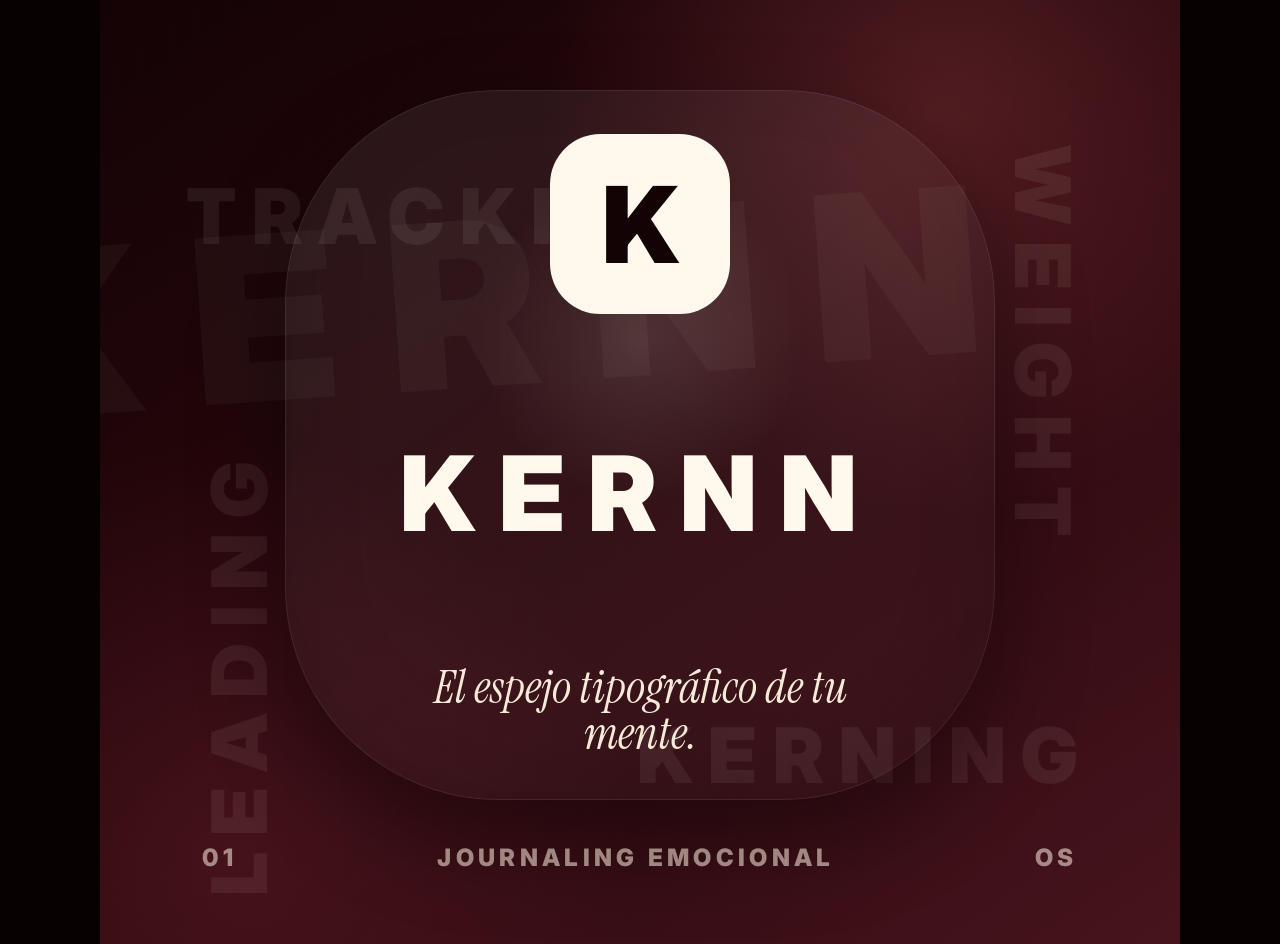
==== index.html @ 841318c6 "nuevooooooooo" ====
<!DOCTYPE html>
<html lang="es">
<head>
  <meta charset="UTF-8" />
  <meta name="viewport" content="width=device-width, initial-scale=1.0, viewport-fit=cover" />
  <title>KERNN OS</title>
  <link rel="stylesheet" href="style.css" />
</head>

<body>
  <main class="app">

    <section class="screen splash active" id="splash">
      <div class="background-grid"></div>

      <div class="splash-typographic-field">
        <span>TRACKING</span>
        <span>WEIGHT</span>
        <span>LEADING</span>
        <span>KERNING</span>
      </div>

      <button class="splash-brand" id="splashBtn" type="button">
        <div class="splash-mark">K</div>
        <h1>KERNN</h1>
        <p>El espejo tipográfico de tu mente.</p>
      </button>

      <div class="splash-bottom">
        <span>01</span>
        <span>Journaling emocional</span>
        <span>OS</span>
      </div>
    </section>

    <section class="screen login" id="login">
      <div class="background-grid"></div>

      <div class="login-identity">
        <span class="system-number">02</span>
        <h1>KERNN</h1>
        <p>La escritura se ordena en sistema.</p>
      </div>

      <section class="login-card">
        <span class="label dark">Acceso privado</span>
        <h2>Iniciar sesión</h2>
        <p>Ingresá para continuar con tu registro emocional y tipográfico.</p>

        <label for="email">Correo</label>
        <div class="input-box">
          <i></i>
          <input id="email" type="email" value="nombre@mail.com" />
        </div>

        <label for="password">Contraseña</label>
        <div class="input-box">
          <i></i>
          <input id="password" type="password" value="12345678" />
        </div>

        <div class="login-options">
          <span><b>✓</b> Recordarme</span>
          <a href="#">Olvidé mi acceso</a>
        </div>

        <button class="enter-btn" id="enterBtn" type="button">
          <span>ENTRAR</span>
          <strong>→</strong>
        </button>

        <small>No tenés cuenta? <b>Crear una</b></small>
      </section>
    </section>

    <section class="screen home" id="home">
      <div class="background-grid"></div>
      <div class="scroll-progress" id="scrollProgress"></div>

      <div class="scroll-type-layer" aria-hidden="true">
        <span class="scroll-word word-one">TRACKING</span>
        <span class="scroll-word word-two">WEIGHT</span>
        <span class="scroll-word word-three">LEADING</span>
      </div>

      <aside class="side-menu" id="sideMenu">
        <div class="side-menu-top">
          <span>KERNN OS</span>
          <button id="closeMenu" type="button">×</button>
        </div>

        <nav>
          <button type="button" data-target="top">Inicio</button>
          <button type="button" data-target="actividad">Actividad</button>
          <button type="button" data-target="analisis">Análisis</button>
          <button type="button" data-target="sistema">Sistema</button>
        </nav>

        <div class="side-menu-note">
          <p>Tracking emocional</p>
          <strong>La forma de tu escritura revela patrones internos.</strong>
        </div>
      </aside>

      <div class="menu-backdrop" id="menuBackdrop"></div>

      <header class="home-header">
        <button class="hamburger" id="openMenu" type="button" aria-label="Menú">
          <i></i><i></i><i></i>
        </button>

        <h1>KERNN OS</h1>

        <div class="header-actions">
          <button type="button" id="focusMode">◎</button>
          <button type="button">◌</button>
        </div>
      </header>

      <section class="home-intro reveal scroll-motion" id="top" data-speed="-0.08">
        <span class="label dark">Ritual activo</span>

        <div class="home-intro-content">
          <div>
            <h2>Comienza<br>a escribir</h2>
            <p>Transformá tu estado de ánimo en señales tipográficas: tracking, peso, ritmo y densidad.</p>
          </div>

          <button class="write-button" id="writeButton" type="button">
            <i></i>
          </button>
        </div>

        <div class="writing-panel" id="writingPanel">
          <span>Entrada rápida</span>
          <p contenteditable="true">Hoy escribo para observar cómo cambia mi ritmo interno...</p>
        </div>
      </section>

      <section class="motion-strip">
        <span>TRACKING +0.02</span>
        <span>WEIGHT 410</span>
        <span>LEADING 1.30</span>
      </section>

      <section class="dashboard" id="actividad">
        <article class="card dark-card reveal expandable scroll-motion" data-speed="0.06">
          <span class="label">Tus señales hoy</span>
          <div class="metric"><p>Tracking</p><b>+0.02</b></div>
          <div class="metric"><p>Weight</p><b>410</b></div>
          <div class="metric"><p>Leading</p><b>1.30</b></div>
          <div class="card-detail">
            <p>El sistema detecta escritura estable con leve expansión del espaciado.</p>
          </div>
        </article>

        <article class="card light-card reveal expandable scroll-motion" data-speed="-0.04">
          <span class="label dark">Últimas entradas</span>
          <h3>Entrada del Lunes <small>14:30</small></h3>
          <em>No sé muy bien...<br>(tracking expanded)</em>
          <hr>
          <h3>Entrada del Domingo <small>09:15</small></h3>
          <strong>Claridad absoluta.</strong>
          <div class="card-detail">
            <p>La entrada del lunes presenta más dudas y mayor tensión entre líneas.</p>
          </div>
        </article>

        <article class="card dark-card reveal expandable scroll-motion" data-speed="-0.03">
          <span class="label">Núcleo de reflexión</span>
          <p>Reflexión del día</p>
          <h2>¿Cómo resuenan tus silencios?</h2>
          <div class="card-detail">
            <p>Esta pregunta se activa cuando el registro baja en intensidad pero aumenta en repetición.</p>
          </div>
        </article>

        <article class="card light-card reveal expandable scroll-motion" id="sistema" data-speed="0.05">
          <span class="label dark">Sistema</span>
          <div class="option"><b>+</b><p>Calibración de ejes</p></div>
          <div class="option"><b>▤</b><p>Paleta visual</p></div>
          <div class="card-detail">
            <p>Los ejes tipográficos traducen estados emocionales a variables visuales.</p>
          </div>
        </article>

        <article class="card dark-card wide reveal interactive-chart scroll-motion" data-speed="0.04">
          <span class="label">Habit tracker emocional</span>
          <div class="legend">
            <p>Duda</p>
            <p>Claridad</p>
            <p>Intensidad</p>
          </div>
          <div class="bars">
            <i data-day="Lun"></i><i data-day="Mar"></i><i data-day="Mié"></i><i data-day="Jue"></i><i data-day="Vie"></i><i data-day="Sáb"></i><i data-day="Dom"></i>
          </div>
          <small id="chartCaption">Tocá una barra para leer el pulso emocional del día.</small>
        </article>
      </section>

      <section class="scroll-section" id="analisis">
        <div class="section-title reveal scroll-motion" data-speed="-0.05">
          <span>Continuidad vertical</span>
          <h2>Historial y análisis</h2>
          <p>La identidad tipográfica se convierte en sistema de lectura, navegación y datos.</p>
        </div>

        <section class="dashboard">
          <article class="card dark-card reveal expandable scroll-motion" data-speed="0.05">
            <span class="label">Resumen mensual</span>
            <div class="metric"><p>Total entradas</p><b>24</b></div>
            <div class="metric"><p>Días activos</p><b>19/30</b></div>
            <div class="metric"><p>Palabras</p><b>5.600</b></div>
            <div class="metric"><p>Velocidad</p><b>42 ppm</b></div>
            <div class="card-detail">
              <p>El mes muestra continuidad media-alta y escritura más clara hacia el final.</p>
            </div>
          </article>

          <article class="card light-card featured reveal expandable scroll-motion" data-speed="-0.04">
            <span class="label dark">Reflexión destacada</span>
            <h3>Entrada del Jueves</h3>
            <h2>¿Cuál es la forma de mi miedo hoy?</h2>
            <button type="button">Ver más reflexiones</button>
            <div class="card-detail">
              <p>La app propone preguntas cuando detecta repetición o tensión tipográfica.</p>
            </div>
          </article>

          <article class="card light-card reveal expandable scroll-motion" data-speed="0.04">
            <span class="label dark">Patrones tipográficos</span>
            <div class="metric light-line"><p>[–] Caos</p><b>12%</b></div>
            <div class="metric light-line"><p>[=] Claridad</p><b>65%</b></div>
            <div class="metric light-line"><p>[+] Intensidad</p><b>23%</b></div>
            <strong>Mayoría de escritura clara y estable.</strong>
            <div class="card-detail">
              <p>El peso bajo y el ritmo regular se asocian a estados de claridad.</p>
            </div>
          </article>

          <article class="card dark-card reveal expandable scroll-motion" data-speed="-0.03">
            <span class="label">Insight de KERNN</span>
            <p>Sugerencia de práctica</p>
            <h2>Explorá la duda sin expandir el tracking.</h2>
            <div class="card-detail">
              <p>La sugerencia aparece como guía, no como diagnóstico cerrado.</p>
            </div>
          </article>

          <article class="card dark-card reveal expandable scroll-motion" data-speed="0.05">
            <span class="label">Objetivos de ritual</span>
            <div class="metric"><p>Meta de Mayo</p><b>25 entradas</b></div>
            <div class="metric"><p>Actual</p><b>2/25</b></div>
            <div class="metric"><p>Racha</p><b>2 días</b></div>
            <div class="card-detail">
              <p>El objetivo no mide productividad: mide continuidad sensible.</p>
            </div>
          </article>

          <article class="card light-card reveal expandable scroll-motion" data-speed="-0.04">
            <span class="label dark">Gestión de datos</span>
            <div class="option"><b>✓</b><p>Exportar historial</p></div>
            <div class="option"><b>×</b><p>Eliminar entradas</p></div>
            <div class="card-detail">
              <p>El historial permite volver sobre cambios de tono, ritmo y estructura.</p>
            </div>
          </article>
        </section>
      </section>

      <footer class="bottom-nav">
        <button class="active" type="button" data-target="top">
          <span>⌂</span>
          <p>Inicio</p>
        </button>

        <button type="button" data-target="actividad">
          <span>✎</span>
          <p>Actividad</p>
        </button>

        <button type="button" data-target="analisis">
          <span>◉</span>
          <p>Perfil</p>
        </button>
      </footer>
    </section>

  </main>

  <script src="script.js"></script>
</body>
</html>
---- style.css ----
@import url('https://fonts.googleapis.com/css2?family=Instrument+Serif:ital@0;1&family=Inter:wght@400;500;600;700;800;900&display=swap');

:root {
  --dark: #130305;
  --dark-soft: #21060a;
  --wine: #300a11;
  --wine-2: #49141d;
  --cream: #f7ead9;
  --cream-2: #fff8ed;
  --sand: #e7ceb4;
  --muted: #bba7a0;
  --muted-dark: #5a3335;
  --red: #e94458;
  --serif: 'Instrument Serif', serif;
  --sans: 'Inter', sans-serif;
}

* {
  box-sizing: border-box;
  -webkit-tap-highlight-color: transparent;
}

html,
body {
  margin: 0;
  background: #080102;
  font-family: var(--sans);
  overflow-x: hidden;
}

body.focus-mode .card:not(.featured),
body.focus-mode .background-grid {
  opacity: .45;
}

body.focus-mode .featured,
body.focus-mode .home-intro {
  box-shadow: 0 0 0 3px rgba(247,234,217,.24), 0 38px 100px rgba(0,0,0,.45);
}

button,
input {
  font-family: inherit;
}

button {
  border: 0;
  cursor: pointer;
}

.app {
  width: 100%;
  max-width: 1080px;
  margin: 0 auto;
  min-height: 100vh;
  background: var(--dark);
  overflow: hidden;
}

.screen {
  display: none;
  position: relative;
  width: 100%;
  min-height: 100vh;
  background:
    radial-gradient(circle at 78% 12%, rgba(150, 65, 70, .38), transparent 34%),
    radial-gradient(circle at 12% 90%, rgba(100, 31, 42, .42), transparent 32%),
    linear-gradient(145deg, #140305 0%, #29070c 48%, #46141d 100%);
}

.screen.active {
  display: block;
}

.background-grid {
  position: fixed;
  inset: 0;
  pointer-events: none;
  opacity: .11;
  background-image:
    linear-gradient(90deg, rgba(255,255,255,.08) 1px, transparent 1px),
    linear-gradient(rgba(255,255,255,.05) 1px, transparent 1px);
  background-size: 28px 28px;
  transition: opacity .4s ease;
}

.label {
  display: inline-block;
  margin-bottom: clamp(12px, 2.5vw, 26px);
  font-size: clamp(10px, 2vw, 22px);
  line-height: 1;
  letter-spacing: .14em;
  text-transform: uppercase;
  font-weight: 900;
  color: var(--muted);
}

.label.dark {
  color: var(--muted-dark);
}

/* SPLASH */

.splash.active {
  display: grid;
  place-items: center;
}

.splash {
  padding: 10vh 8vw 16vh;
}

.splash::before {
  content: "KERNN";
  position: absolute;
  top: 18vh;
  left: -10vw;
  font-size: clamp(72px, 22vw, 230px);
  font-weight: 900;
  letter-spacing: .22em;
  color: rgba(255,248,237,.04);
  transform: rotate(-4deg);
}

.splash-typographic-field {
  position: absolute;
  inset: 0;
  pointer-events: none;
  overflow: hidden;
}

.splash-typographic-field span {
  position: absolute;
  color: rgba(247,234,217,.08);
  font-size: clamp(22px, 6vw, 80px);
  letter-spacing: .2em;
  font-weight: 900;
  text-transform: uppercase;
}

.splash-typographic-field span:nth-child(1) { top: 18%; left: 8%; }
.splash-typographic-field span:nth-child(2) { top: 32%; right: -6%; transform: rotate(90deg); }
.splash-typographic-field span:nth-child(3) { bottom: 24%; left: -8%; transform: rotate(-90deg); }
.splash-typographic-field span:nth-child(4) { bottom: 15%; right: 8%; }

.splash-brand {
  position: relative;
  z-index: 2;
  width: min(72vw, 710px);
  aspect-ratio: 1 / 1;
  border-radius: 30%;
  display: grid;
  place-items: center;
  text-align: center;
  color: var(--cream-2);
  background:
    radial-gradient(circle at 50% 35%, rgba(255,248,237,.12), transparent 28%),
    linear-gradient(145deg, rgba(255,255,255,.08), rgba(255,255,255,.02));
  box-shadow:
    inset 0 0 0 1px rgba(255,255,255,.08),
    inset 0 -30px 80px rgba(0,0,0,.16),
    0 40px 90px rgba(0,0,0,.38);
  animation: splashPulse 2.5s ease-in-out infinite alternate;
}

@keyframes splashPulse {
  from { transform: scale(.97); }
  to { transform: scale(1.015); }
}

.splash-mark {
  width: clamp(76px, 17vw, 180px);
  height: clamp(76px, 17vw, 180px);
  margin: 0 auto clamp(18px, 4vw, 46px);
  display: grid;
  place-items: center;
  border-radius: 28%;
  background: var(--cream-2);
  color: var(--dark);
  font-size: clamp(46px, 10vw, 106px);
  font-weight: 900;
}

.splash-brand h1 {
  margin: 0;
  font-size: clamp(44px, 10vw, 104px);
  line-height: .9;
  letter-spacing: .22em;
  font-weight: 900;
}

.splash-brand p {
  margin: clamp(18px, 3.5vw, 36px) auto 0;
  max-width: 70%;
  font-family: var(--serif);
  font-size: clamp(20px, 4.5vw, 46px);
  line-height: 1;
  font-style: italic;
  color: var(--cream);
}

.splash-bottom {
  position: absolute;
  left: 8vw;
  right: 8vw;
  bottom: 8vh;
  z-index: 2;
  display: flex;
  justify-content: space-between;
  color: rgba(247,234,217,.56);
  font-size: clamp(10px, 2.2vw, 24px);
  text-transform: uppercase;
  letter-spacing: .18em;
  font-weight: 850;
}

/* LOGIN */

.login {
  padding: 9vh 7vw;
}

.login-identity {
  position: relative;
  z-index: 2;
  margin-bottom: 7vh;
  color: var(--cream);
}

.system-number {
  display: inline-block;
  margin-bottom: 16px;
  color: rgba(247,234,217,.48);
  font-weight: 900;
  letter-spacing: .18em;
}

.login-identity h1 {
  margin: 0;
  font-size: clamp(42px, 12vw, 86px);
  letter-spacing: .24em;
  font-weight: 900;
}

.login-identity p {
  margin: 18px 0 0;
  font-family: var(--serif);
  font-style: italic;
  font-size: clamp(24px, 6vw, 56px);
}

.login-card {
  position: relative;
  z-index: 2;
  padding: clamp(34px, 8vw, 82px);
  border-radius: clamp(30px, 7vw, 58px);
  color: var(--dark);
  background:
    radial-gradient(circle at 87% 16%, rgba(233,68,88,.13), transparent 16%),
    linear-gradient(145deg, var(--cream-2), var(--sand));
  box-shadow: 0 36px 100px rgba(0,0,0,.42);
}

.login-card h2 {
  margin: 0 0 12px;
  font-size: clamp(34px, 7.2vw, 60px);
  line-height: .96;
  letter-spacing: -0.04em;
}

.login-card > p {
  margin: 0 0 clamp(32px, 7vw, 64px);
  font-size: clamp(16px, 3.6vw, 28px);
  line-height: 1.3;
  color: #3b2023;
}

label {
  display: block;
  margin-bottom: 10px;
  color: #271012;
  font-size: clamp(14px, 3.2vw, 24px);
  font-weight: 600;
}

.input-box {
  height: clamp(58px, 12vw, 98px);
  margin-bottom: clamp(22px, 5vw, 44px);
  padding: 0 clamp(16px, 3vw, 26px);
  display: flex;
  align-items: center;
  border-radius: clamp(18px, 4vw, 28px);
  border: 2px solid rgba(23,4,7,.34);
  background: rgba(255,255,255,.84);
}

.input-box i {
  width: clamp(25px, 5vw, 42px);
  height: clamp(25px, 5vw, 42px);
  margin-right: clamp(12px, 3vw, 24px);
  border-radius: 30%;
  background: var(--dark);
  flex: 0 0 auto;
}

.input-box input {
  width: 100%;
  border: 0;
  outline: 0;
  background: transparent;
  color: var(--dark);
  font-size: clamp(16px, 3.8vw, 30px);
}

.login-options {
  margin: 4px 0 clamp(32px, 7vw, 68px);
  display: flex;
  justify-content: space-between;
  align-items: center;
  gap: 14px;
  font-size: clamp(13px, 3vw, 23px);
}

.login-options span {
  display: flex;
  align-items: center;
  gap: 10px;
}

.login-options b {
  width: clamp(22px, 4.5vw, 34px);
  height: clamp(22px, 4.5vw, 34px);
  border-radius: 8px;
  display: grid;
  place-items: center;
  color: var(--cream);
  background: var(--dark);
}

.login-options a {
  color: var(--dark);
  text-decoration: none;
}

.enter-btn {
  width: 100%;
  height: clamp(68px, 13vw, 114px);
  border-radius: clamp(20px, 4.5vw, 32px);
  color: var(--cream);
  background: var(--dark);
  display: flex;
  justify-content: center;
  align-items: center;
  gap: clamp(60px, 16vw, 160px);
}

.enter-btn span {
  font-size: clamp(16px, 3.8vw, 30px);
  font-weight: 900;
  letter-spacing: .22em;
}

.enter-btn strong {
  font-size: clamp(34px, 7vw, 58px);
  font-weight: 300;
}

.login-card small {
  display: block;
  margin-top: clamp(36px, 8vw, 80px);
  text-align: center;
  color: #2e1518;
  font-size: clamp(13px, 3vw, 22px);
}

/* HOME */

.home {
  min-height: 260vh;
  padding: 0 5.6vw 124px;
}

.scroll-progress {
  position: fixed;
  top: 0;
  left: 0;
  z-index: 120;
  width: 0;
  height: 4px;
  background: linear-gradient(90deg, var(--cream), var(--red));
}

.scroll-type-layer {
  position: fixed;
  inset: 0;
  pointer-events: none;
  z-index: 1;
  overflow: hidden;
}

.scroll-word {
  position: absolute;
  color: rgba(247,234,217,.045);
  font-weight: 900;
  letter-spacing: .18em;
  text-transform: uppercase;
  will-change: transform;
}

.word-one {
  top: 18%;
  left: -18%;
  font-size: clamp(48px, 16vw, 180px);
}

.word-two {
  top: 52%;
  right: -22%;
  font-size: clamp(42px, 14vw, 160px);
  transform: rotate(90deg);
}

.word-three {
  bottom: 10%;
  left: 8%;
  font-size: clamp(38px, 12vw, 150px);
}

/* HEADER */

.home-header {
  position: sticky;
  top: 0;
  z-index: 90;
  height: 78px;
  padding: 0 18px;
  margin: 0 -5.6vw clamp(28px, 6vw, 58px);
  background: rgba(255,248,237,.98);
  color: var(--dark);
  display: grid;
  grid-template-columns: 1fr auto 1fr;
  align-items: center;
  box-shadow: 0 14px 44px rgba(0,0,0,.26);
}

.home-header h1 {
  margin: 0;
  font-size: clamp(18px, 4.6vw, 40px);
  letter-spacing: .16em;
  font-weight: 900;
  text-transform: uppercase;
}

.hamburger {
  width: 48px;
  height: 48px;
  background: transparent;
  display: grid;
  align-content: center;
  gap: 6px;
}

.hamburger i {
  width: 30px;
  height: 3px;
  background: var(--dark);
  border-radius: 99px;
}

.header-actions {
  justify-self: end;
  display: flex;
  gap: 8px;
}

.header-actions button {
  width: 42px;
  height: 42px;
  background: transparent;
  color: var(--dark);
  font-size: 30px;
}

/* SIDE MENU */

.side-menu {
  position: fixed;
  top: 0;
  left: 0;
  z-index: 140;
  width: min(82vw, 420px);
  height: 100vh;
  padding: 28px;
  background: rgba(255,248,237,.98);
  color: var(--dark);
  transform: translateX(-105%);
  transition: transform .45s cubic-bezier(.19,1,.22,1);
  box-shadow: 28px 0 90px rgba(0,0,0,.35);
}

.side-menu.open {
  transform: translateX(0);
}

.side-menu-top {
  display: flex;
  justify-content: space-between;
  align-items: center;
  margin-bottom: 46px;
}

.side-menu-top span {
  font-weight: 900;
  letter-spacing: .16em;
}

.side-menu-top button {
  width: 42px;
  height: 42px;
  border-radius: 50%;
  background: var(--dark);
  color: var(--cream);
  font-size: 30px;
}

.side-menu nav {
  display: grid;
  gap: 16px;
}

.side-menu nav button {
  padding: 18px;
  border-radius: 18px;
  background: rgba(19,3,5,.07);
  color: var(--dark);
  text-align: left;
  font-size: 18px;
  font-weight: 900;
  text-transform: uppercase;
  letter-spacing: .08em;
}

.side-menu-note {
  position: absolute;
  left: 28px;
  right: 28px;
  bottom: 32px;
  padding: 22px;
  border-radius: 24px;
  background: var(--dark);
  color: var(--cream);
}

.side-menu-note p {
  margin: 0 0 8px;
  color: var(--muted);
}

.side-menu-note strong {
  font-family: var(--serif);
  font-size: 26px;
  font-style: italic;
  font-weight: 400;
}

.menu-backdrop {
  position: fixed;
  inset: 0;
  z-index: 130;
  background: rgba(0,0,0,.45);
  opacity: 0;
  pointer-events: none;
  transition: opacity .35s ease;
}

.menu-backdrop.open {
  opacity: 1;
  pointer-events: auto;
}

/* INTRO */

.home-intro {
  position: relative;
  z-index: 2;
  min-height: clamp(230px, 42vw, 370px);
  margin-bottom: clamp(24px, 5vw, 50px);
  padding: clamp(28px, 6vw, 64px);
  border-radius: clamp(28px, 6vw, 58px);
  color: var(--dark);
  background:
    radial-gradient(circle at 85% 18%, rgba(233,68,88,.13), transparent 20%),
    linear-gradient(145deg, var(--cream-2), var(--sand));
  box-shadow: 0 32px 90px rgba(0,0,0,.36);
  overflow: hidden;
}

.home-intro::after {
  content: "Aa";
  position: absolute;
  right: 14%;
  bottom: -24%;
  font-family: var(--serif);
  font-size: clamp(110px, 26vw, 255px);
  color: rgba(23,4,7,.055);
}

.home-intro-content {
  position: relative;
  z-index: 2;
  display: flex;
  align-items: center;
  justify-content: space-between;
}

.home-intro h2 {
  margin: 0 0 16px;
  font-size: clamp(34px, 8vw, 66px);
  line-height: .92;
  letter-spacing: -0.05em;
  text-transform: uppercase;
}

.home-intro p {
  max-width: 75%;
  margin: 0;
  color: #3c2023;
  font-size: clamp(15px, 3.3vw, 27px);
  line-height: 1.25;
}

.write-button {
  position: relative;
  z-index: 3;
  width: clamp(70px, 15vw, 132px);
  height: clamp(70px, 15vw, 132px);
  border-radius: 30%;
  background: var(--dark);
  display: grid;
  place-items: center;
  box-shadow: 0 20px 50px rgba(23,4,7,.36);
  flex: 0 0 auto;
}

.write-button i {
  width: 20%;
  height: 48%;
  background: var(--cream);
  animation: blink 1s steps(2) infinite;
}

@keyframes blink {
  50% { opacity: .25; }
}

.writing-panel {
  position: relative;
  z-index: 3;
  max-height: 0;
  margin-top: 0;
  overflow: hidden;
  transition: max-height .5s cubic-bezier(.19,1,.22,1), margin-top .4s ease;
}

.writing-panel.open {
  max-height: 220px;
  margin-top: 24px;
}

.writing-panel span {
  display: block;
  margin-bottom: 10px;
  color: var(--muted-dark);
  font-size: 12px;
  text-transform: uppercase;
  letter-spacing: .14em;
  font-weight: 900;
}

.writing-panel p {
  max-width: 100%;
  min-height: 110px;
  padding: 18px;
  border-radius: 22px;
  background: rgba(255,255,255,.45);
  color: var(--dark);
  outline: none;
}

/* STRIP */

.motion-strip {
  position: relative;
  z-index: 3;
  margin: 0 -5.6vw clamp(24px, 6vw, 54px);
  padding: 12px 0;
  display: flex;
  gap: 24px;
  overflow: hidden;
  color: rgba(247,234,217,.5);
  font-size: clamp(12px, 3vw, 28px);
  font-weight: 900;
  letter-spacing: .18em;
  text-transform: uppercase;
  white-space: nowrap;
}

.motion-strip span {
  animation: ticker 10s linear infinite;
}

@keyframes ticker {
  from { transform: translateX(80vw); }
  to { transform: translateX(-120vw); }
}

/* CARDS */

.dashboard {
  position: relative;
  z-index: 2;
  display: grid;
  grid-template-columns: 1fr 1fr;
  gap: clamp(18px, 4vw, 44px);
  align-items: start;
}

.card {
  position: relative;
  width: 100%;
  min-height: clamp(190px, 42vw, 372px);
  padding: clamp(20px, 4vw, 44px) clamp(18px, 3.6vw, 36px);
  border-radius: clamp(24px, 5vw, 42px);
  overflow: hidden;
  box-shadow: 0 24px 64px rgba(0,0,0,.26);
  transition: transform .28s ease, box-shadow .28s ease;
  will-change: transform;
}

.card:active {
  transform: scale(.98);
}

.card.expanded {
  grid-column: 1 / -1;
}

.dark-card {
  color: var(--cream);
  background:
    radial-gradient(circle at 80% 0%, rgba(255,255,255,.06), transparent 30%),
    linear-gradient(145deg, rgba(20,4,7,.94), rgba(58,14,21,.8));
}

.light-card {
  color: var(--dark);
  background:
    radial-gradient(circle at 85% 5%, rgba(233,68,88,.085), transparent 24%),
    linear-gradient(145deg, var(--cream-2), var(--sand));
}

.wide {
  grid-column: 1 / -1;
}

.card h2 {
  margin: 24px 0 0;
  font-family: var(--serif);
  font-style: italic;
  font-size: clamp(26px, 5.4vw, 50px);
  line-height: .96;
  font-weight: 500;
}

.card h3 {
  margin: 0 0 12px;
  font-size: clamp(15px, 3.2vw, 27px);
  line-height: 1.15;
}

.card h3 small {
  float: right;
  color: rgba(23,4,7,.54);
  font-size: clamp(12px, 2.7vw, 22px);
}

.card p:not(.label) {
  margin: 0;
  color: var(--muted);
  font-size: clamp(14px, 3.1vw, 27px);
}

.card em {
  display: block;
  font-family: var(--serif);
  font-size: clamp(19px, 4.3vw, 34px);
  line-height: 1.05;
}

.card strong {
  display: block;
  font-size: clamp(17px, 3.6vw, 30px);
  line-height: 1.12;
}

.card hr {
  margin: 18px 0;
  border: 0;
  border-top: 2px solid rgba(23,4,7,.13);
}

.card-detail {
  max-height: 0;
  overflow: hidden;
  opacity: 0;
  transition: max-height .4s ease, opacity .35s ease, margin-top .35s ease;
}

.card.expanded .card-detail {
  max-height: 180px;
  opacity: 1;
  margin-top: 18px;
}

.metric {
  display: flex;
  justify-content: space-between;
  align-items: baseline;
  gap: 14px;
  padding: 12px 0;
  border-bottom: 2px solid rgba(255,255,255,.12);
  font-size: clamp(15px, 3.2vw, 28px);
}

.metric p {
  margin: 0;
  color: inherit;
  opacity: .76;
}

.metric b {
  white-space: nowrap;
}

.light-card .metric,
.light-line {
  border-bottom-color: rgba(23,4,7,.13);
}

.option {
  min-height: clamp(50px, 10vw, 82px);
  margin-top: 14px;
  padding: 12px;
  border-radius: clamp(16px, 3.5vw, 24px);
  border: 2px solid rgba(23,4,7,.13);
  background: rgba(255,255,255,.26);
  display: flex;
  align-items: center;
  gap: 12px;
}

.option b {
  width: clamp(26px, 5vw, 42px);
  height: clamp(26px, 5vw, 42px);
  display: grid;
  place-items: center;
  flex: 0 0 auto;
  border-radius: 9px;
  color: var(--cream);
  background: var(--dark);
  font-size: clamp(14px, 3vw, 24px);
}

.option p {
  margin: 0;
  color: var(--dark);
  font-size: clamp(13px, 3vw, 24px);
  font-weight: 750;
}

.legend {
  display: flex;
  gap: 18px;
  margin-bottom: 26px;
}

.legend p {
  margin: 0;
  color: var(--muted);
  font-size: clamp(12px, 2.8vw, 22px);
}

.legend p::before {
  content: "";
  width: 10px;
  height: 10px;
  margin-right: 7px;
  display: inline-block;
  border-radius: 50%;
  background: var(--cream);
}

.bars {
  height: clamp(120px, 24vw, 205px);
  border-bottom: 2px solid rgba(255,255,255,.14);
  display: flex;
  justify-content: space-between;
  align-items: end;
}

.bars i {
  width: clamp(10px, 2vw, 22px);
  border-radius: 99px 99px 0 0;
  background: linear-gradient(180deg, var(--cream), rgba(247,234,217,.55));
  animation: barMove 2.6s ease-in-out infinite alternate;
}

.bars i.active {
  background: linear-gradient(180deg, var(--red), var(--cream));
  transform: scaleY(1.2);
}

.bars i:nth-child(1) { height: 42%; opacity: .45; }
.bars i:nth-child(2) { height: 62%; opacity: .75; animation-delay: .16s; }
.bars i:nth-child(3) { height: 36%; opacity: .55; animation-delay: .32s; }
.bars i:nth-child(4) { height: 82%; opacity: .95; animation-delay: .48s; }
.bars i:nth-child(5) { height: 48%; opacity: .65; animation-delay: .64s; }
.bars i:nth-child(6) { height: 59%; opacity: .8; animation-delay: .8s; }
.bars i:nth-child(7) { height: 92%; opacity: 1; animation-delay: .96s; }

@keyframes barMove {
  to { transform: scaleY(1.12); }
}

.interactive-chart small {
  display: block;
  margin-top: 16px;
  color: var(--muted);
  font-size: 13px;
}

/* SECTION */

.scroll-section {
  margin-top: clamp(70px, 16vw, 180px);
}

.section-title {
  margin-bottom: clamp(34px, 8vw, 74px);
  text-align: center;
}

.section-title span {
  display: block;
  margin-bottom: 12px;
  color: var(--muted);
  font-size: clamp(12px, 2.8vw, 23px);
  letter-spacing: .18em;
  text-transform: uppercase;
  font-weight: 900;
}

.section-title h2 {
  margin: 0 0 12px;
  color: var(--cream);
  font-size: clamp(28px, 6vw, 50px);
  line-height: 1;
  text-transform: uppercase;
  letter-spacing: .08em;
}

.section-title p {
  max-width: 720px;
  margin: 0 auto;
  color: var(--muted);
  font-size: clamp(14px, 3vw, 24px);
}

.featured h2 {
  color: var(--dark);
  margin-top: 28px;
}

.featured button {
  margin-top: 30px;
  padding: 12px 20px;
  border-radius: 999px;
  background: rgba(23,4,7,.14);
  color: var(--dark);
  font-size: clamp(13px, 3vw, 24px);
  font-weight: 850;
}

/* FOOTER */

.bottom-nav {
  position: fixed;
  left: 50%;
  bottom: 0;
  transform: translateX(-50%);
  z-index: 100;
  width: 100%;
  max-width: 1080px;
  min-height: 82px;
  padding: 10px 22px;
  background: rgba(255,248,237,.98);
  box-shadow: 0 -18px 60px rgba(0,0,0,.34);
  display: grid;
  grid-template-columns: repeat(3, 1fr);
}

.bottom-nav button {
  background: transparent;
  color: rgba(26,5,8,.46);
  display: grid;
  place-items: center;
  gap: 4px;
}

.bottom-nav button span {
  font-size: 30px;
  line-height: 1;
}

.bottom-nav button p {
  margin: 0;
  font-size: 13px;
  font-weight: 900;
}

.bottom-nav button.active {
  color: var(--wine-2);
}

/* REVEAL + SCROLL MOTION */

.reveal {
  opacity: 0;
  transform: translateY(44px);
  transition: opacity .65s ease, transform .65s ease;
}

.reveal.visible {
  opacity: 1;
  transform: translateY(0);
}

.reveal.passed {
  opacity: .72;
}

.scroll-motion {
  will-change: transform;
}

@media (min-width: 760px) {
  .bottom-nav button p {
    font-size: 22px;
  }

  .bottom-nav button span {
    font-size: 42px;
  }
}
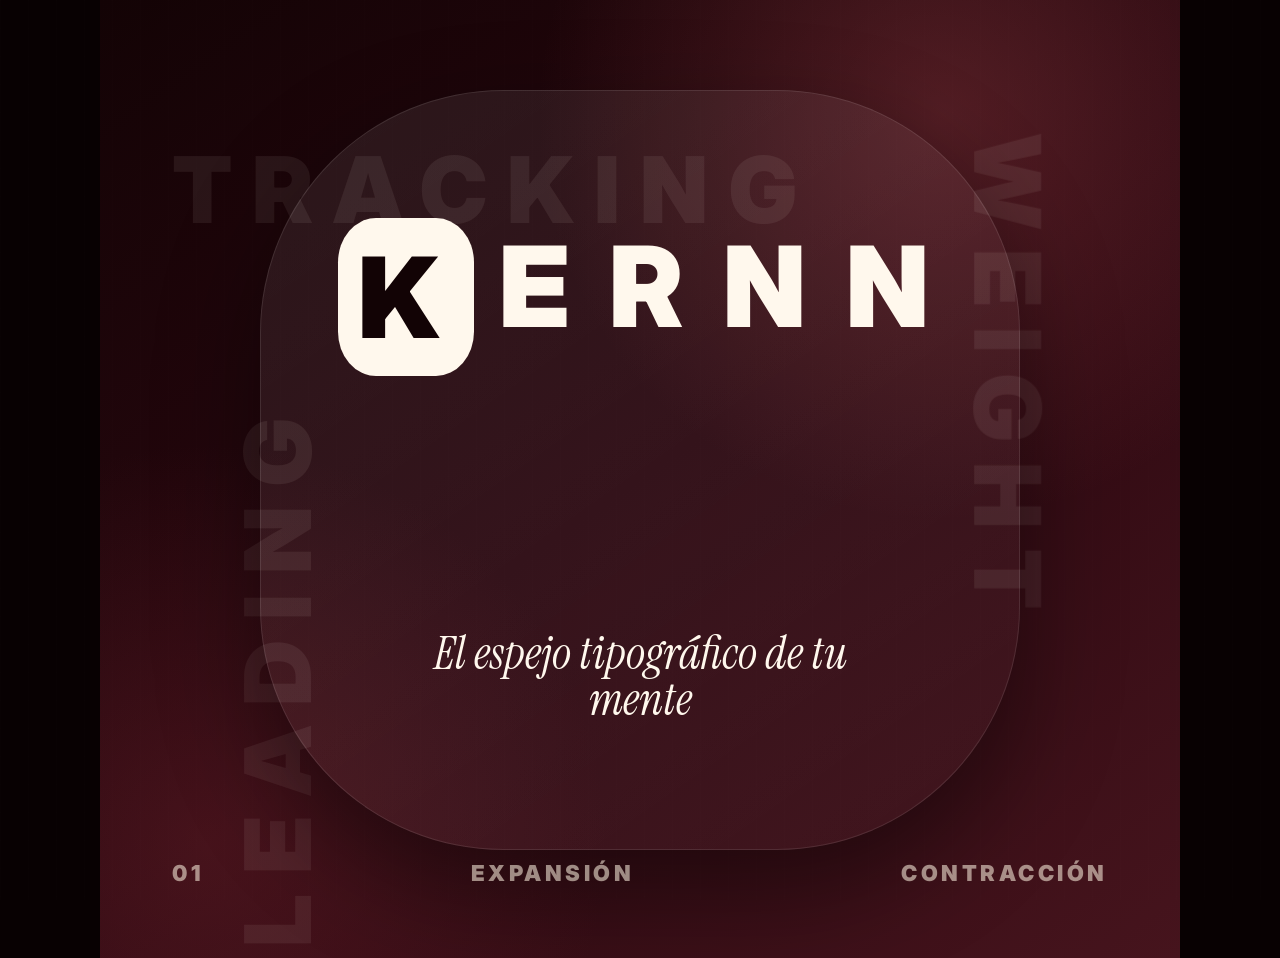
==== commit 65ccbe6d: "NUEVO" ====
--- a/index.html
+++ b/index.html
@@ -10,276 +10,169 @@
 <body>
   <main class="app">
 
-    <section class="screen splash active" id="splash">
-      <div class="background-grid"></div>
+    <section class="screen splash is-active" id="splash">
+      <div class="grid"></div>
 
-      <div class="splash-typographic-field">
+      <div class="type-field">
         <span>TRACKING</span>
         <span>WEIGHT</span>
         <span>LEADING</span>
-        <span>KERNING</span>
       </div>
 
-      <button class="splash-brand" id="splashBtn" type="button">
-        <div class="splash-mark">K</div>
-        <h1>KERNN</h1>
-        <p>El espejo tipográfico de tu mente.</p>
+      <button class="brand-system" id="splashBtn" type="button">
+        <div class="brand-letters">
+          <span>K</span><span>E</span><span>R</span><span>N</span><span>N</span>
+        </div>
+        <p>El espejo tipográfico de tu mente</p>
       </button>
 
-      <div class="splash-bottom">
+      <div class="axis-footer">
         <span>01</span>
-        <span>Journaling emocional</span>
-        <span>OS</span>
+        <span>expansión</span>
+        <span>contracción</span>
       </div>
     </section>
 
     <section class="screen login" id="login">
-      <div class="background-grid"></div>
+      <div class="grid"></div>
 
-      <div class="login-identity">
-        <span class="system-number">02</span>
-        <h1>KERNN</h1>
-        <p>La escritura se ordena en sistema.</p>
-      </div>
+      <header class="login-brand">
+        <div class="mini-letters">
+          <span>K</span><span>E</span><span>R</span><span>N</span><span>N</span>
+        </div>
+        <p>La identidad se ordena como interfaz.</p>
+      </header>
 
-      <section class="login-card">
-        <span class="label dark">Acceso privado</span>
-        <h2>Iniciar sesión</h2>
-        <p>Ingresá para continuar con tu registro emocional y tipográfico.</p>
+      <section class="login-panel">
+        <span class="caption">02 / acceso privado</span>
+        <h1>Iniciar sesión</h1>
 
-        <label for="email">Correo</label>
-        <div class="input-box">
-          <i></i>
-          <input id="email" type="email" value="nombre@mail.com" />
+        <label>Correo</label>
+        <div class="type-input">
+          <span></span>
+          <input type="email" value="nombre@mail.com" />
         </div>
 
-        <label for="password">Contraseña</label>
-        <div class="input-box">
-          <i></i>
-          <input id="password" type="password" value="12345678" />
-        </div>
-
-        <div class="login-options">
-          <span><b>✓</b> Recordarme</span>
-          <a href="#">Olvidé mi acceso</a>
+        <label>Contraseña</label>
+        <div class="type-input">
+          <span></span>
+          <input type="password" value="12345678" />
         </div>
 
         <button class="enter-btn" id="enterBtn" type="button">
           <span>ENTRAR</span>
-          <strong>→</strong>
+          <b>→</b>
         </button>
-
-        <small>No tenés cuenta? <b>Crear una</b></small>
       </section>
     </section>
 
     <section class="screen home" id="home">
-      <div class="background-grid"></div>
-      <div class="scroll-progress" id="scrollProgress"></div>
-
-      <div class="scroll-type-layer" aria-hidden="true">
-        <span class="scroll-word word-one">TRACKING</span>
-        <span class="scroll-word word-two">WEIGHT</span>
-        <span class="scroll-word word-three">LEADING</span>
-      </div>
-
-      <aside class="side-menu" id="sideMenu">
-        <div class="side-menu-top">
-          <span>KERNN OS</span>
-          <button id="closeMenu" type="button">×</button>
-        </div>
-
-        <nav>
-          <button type="button" data-target="top">Inicio</button>
-          <button type="button" data-target="actividad">Actividad</button>
-          <button type="button" data-target="analisis">Análisis</button>
-          <button type="button" data-target="sistema">Sistema</button>
-        </nav>
-
-        <div class="side-menu-note">
-          <p>Tracking emocional</p>
-          <strong>La forma de tu escritura revela patrones internos.</strong>
-        </div>
-      </aside>
-
-      <div class="menu-backdrop" id="menuBackdrop"></div>
+      <div class="grid"></div>
+      <div class="progress" id="progress"></div>
 
       <header class="home-header">
-        <button class="hamburger" id="openMenu" type="button" aria-label="Menú">
+        <button class="menu-btn" id="menuBtn" type="button">
           <i></i><i></i><i></i>
         </button>
 
-        <h1>KERNN OS</h1>
+        <div class="home-logo">
+          <span>K</span><span>E</span><span>R</span><span>N</span><span>N</span>
+        </div>
 
-        <div class="header-actions">
-          <button type="button" id="focusMode">◎</button>
-          <button type="button">◌</button>
-        </div>
+        <button class="focus-btn" id="focusBtn" type="button">◎</button>
       </header>
 
-      <section class="home-intro reveal scroll-motion" id="top" data-speed="-0.08">
-        <span class="label dark">Ritual activo</span>
+      <aside class="drawer" id="drawer">
+        <button class="close-drawer" id="closeDrawer" type="button">×</button>
+        <h2>KERNN OS</h2>
+        <nav>
+          <button data-jump="inicio">Inicio</button>
+          <button data-jump="ejes">Ejes</button>
+          <button data-jump="lectura">Lectura</button>
+        </nav>
+        <p>La app transforma escritura emocional en variables tipográficas.</p>
+      </aside>
 
-        <div class="home-intro-content">
-          <div>
-            <h2>Comienza<br>a escribir</h2>
-            <p>Transformá tu estado de ánimo en señales tipográficas: tracking, peso, ritmo y densidad.</p>
-          </div>
+      <div class="drawer-bg" id="drawerBg"></div>
 
-          <button class="write-button" id="writeButton" type="button">
-            <i></i>
-          </button>
-        </div>
+      <section class="hero module" id="inicio">
+        <span class="caption dark">03 / sistema activo</span>
+        <h1 class="variable-title" id="variableTitle">Comienza a escribir</h1>
+        <p>El tracking, el peso y el interlineado dejan de ser recursos formales y pasan a funcionar como señales de lectura emocional.</p>
 
-        <div class="writing-panel" id="writingPanel">
-          <span>Entrada rápida</span>
-          <p contenteditable="true">Hoy escribo para observar cómo cambia mi ritmo interno...</p>
+        <button class="write-btn" id="writeBtn" type="button">
+          <span></span>
+        </button>
+
+        <div class="quick-note" id="quickNote">
+          <small>Entrada rápida</small>
+          <p contenteditable="true">Hoy mi escritura se siente más abierta, pero todavía busca ritmo...</p>
         </div>
       </section>
 
-      <section class="motion-strip">
-        <span>TRACKING +0.02</span>
-        <span>WEIGHT 410</span>
-        <span>LEADING 1.30</span>
-      </section>
+      <section class="axis-module module" id="ejes">
+        <div class="axis-heading">
+          <span>ejes tipográficos</span>
+          <h2>La emoción se mide como forma</h2>
+        </div>
 
-      <section class="dashboard" id="actividad">
-        <article class="card dark-card reveal expandable scroll-motion" data-speed="0.06">
-          <span class="label">Tus señales hoy</span>
-          <div class="metric"><p>Tracking</p><b>+0.02</b></div>
-          <div class="metric"><p>Weight</p><b>410</b></div>
-          <div class="metric"><p>Leading</p><b>1.30</b></div>
-          <div class="card-detail">
-            <p>El sistema detecta escritura estable con leve expansión del espaciado.</p>
-          </div>
+        <article class="axis-row" data-axis="tracking">
+          <p>Tracking</p>
+          <div><i></i></div>
+          <b>+0.02</b>
         </article>
 
-        <article class="card light-card reveal expandable scroll-motion" data-speed="-0.04">
-          <span class="label dark">Últimas entradas</span>
-          <h3>Entrada del Lunes <small>14:30</small></h3>
-          <em>No sé muy bien...<br>(tracking expanded)</em>
-          <hr>
-          <h3>Entrada del Domingo <small>09:15</small></h3>
-          <strong>Claridad absoluta.</strong>
-          <div class="card-detail">
-            <p>La entrada del lunes presenta más dudas y mayor tensión entre líneas.</p>
-          </div>
+        <article class="axis-row" data-axis="weight">
+          <p>Weight</p>
+          <div><i></i></div>
+          <b>410</b>
         </article>
 
-        <article class="card dark-card reveal expandable scroll-motion" data-speed="-0.03">
-          <span class="label">Núcleo de reflexión</span>
-          <p>Reflexión del día</p>
-          <h2>¿Cómo resuenan tus silencios?</h2>
-          <div class="card-detail">
-            <p>Esta pregunta se activa cuando el registro baja en intensidad pero aumenta en repetición.</p>
-          </div>
-        </article>
-
-        <article class="card light-card reveal expandable scroll-motion" id="sistema" data-speed="0.05">
-          <span class="label dark">Sistema</span>
-          <div class="option"><b>+</b><p>Calibración de ejes</p></div>
-          <div class="option"><b>▤</b><p>Paleta visual</p></div>
-          <div class="card-detail">
-            <p>Los ejes tipográficos traducen estados emocionales a variables visuales.</p>
-          </div>
-        </article>
-
-        <article class="card dark-card wide reveal interactive-chart scroll-motion" data-speed="0.04">
-          <span class="label">Habit tracker emocional</span>
-          <div class="legend">
-            <p>Duda</p>
-            <p>Claridad</p>
-            <p>Intensidad</p>
-          </div>
-          <div class="bars">
-            <i data-day="Lun"></i><i data-day="Mar"></i><i data-day="Mié"></i><i data-day="Jue"></i><i data-day="Vie"></i><i data-day="Sáb"></i><i data-day="Dom"></i>
-          </div>
-          <small id="chartCaption">Tocá una barra para leer el pulso emocional del día.</small>
+        <article class="axis-row" data-axis="leading">
+          <p>Leading</p>
+          <div><i></i></div>
+          <b>1.30</b>
         </article>
       </section>
 
-      <section class="scroll-section" id="analisis">
-        <div class="section-title reveal scroll-motion" data-speed="-0.05">
-          <span>Continuidad vertical</span>
-          <h2>Historial y análisis</h2>
-          <p>La identidad tipográfica se convierte en sistema de lectura, navegación y datos.</p>
-        </div>
+      <section class="reading-grid module" id="lectura">
+        <article class="reading-card dark">
+          <span class="caption">núcleo</span>
+          <h2>¿Cómo resuenan tus silencios?</h2>
+          <p>La pregunta aparece cuando el registro baja en intensidad, pero aumenta en repetición.</p>
+        </article>
 
-        <section class="dashboard">
-          <article class="card dark-card reveal expandable scroll-motion" data-speed="0.05">
-            <span class="label">Resumen mensual</span>
-            <div class="metric"><p>Total entradas</p><b>24</b></div>
-            <div class="metric"><p>Días activos</p><b>19/30</b></div>
-            <div class="metric"><p>Palabras</p><b>5.600</b></div>
-            <div class="metric"><p>Velocidad</p><b>42 ppm</b></div>
-            <div class="card-detail">
-              <p>El mes muestra continuidad media-alta y escritura más clara hacia el final.</p>
-            </div>
-          </article>
+        <article class="reading-card light">
+          <span class="caption dark">última entrada</span>
+          <h3>Entrada del lunes</h3>
+          <p class="sample-line">No sé muy bien...</p>
+          <p>Tracking expandido, ritmo irregular.</p>
+        </article>
 
-          <article class="card light-card featured reveal expandable scroll-motion" data-speed="-0.04">
-            <span class="label dark">Reflexión destacada</span>
-            <h3>Entrada del Jueves</h3>
-            <h2>¿Cuál es la forma de mi miedo hoy?</h2>
-            <button type="button">Ver más reflexiones</button>
-            <div class="card-detail">
-              <p>La app propone preguntas cuando detecta repetición o tensión tipográfica.</p>
-            </div>
-          </article>
+        <article class="reading-card dark wide">
+          <span class="caption">ritmo semanal</span>
+          <div class="bars">
+            <i></i><i></i><i></i><i></i><i></i><i></i><i></i>
+          </div>
+        </article>
+      </section>
 
-          <article class="card light-card reveal expandable scroll-motion" data-speed="0.04">
-            <span class="label dark">Patrones tipográficos</span>
-            <div class="metric light-line"><p>[–] Caos</p><b>12%</b></div>
-            <div class="metric light-line"><p>[=] Claridad</p><b>65%</b></div>
-            <div class="metric light-line"><p>[+] Intensidad</p><b>23%</b></div>
-            <strong>Mayoría de escritura clara y estable.</strong>
-            <div class="card-detail">
-              <p>El peso bajo y el ritmo regular se asocian a estados de claridad.</p>
-            </div>
-          </article>
-
-          <article class="card dark-card reveal expandable scroll-motion" data-speed="-0.03">
-            <span class="label">Insight de KERNN</span>
-            <p>Sugerencia de práctica</p>
-            <h2>Explorá la duda sin expandir el tracking.</h2>
-            <div class="card-detail">
-              <p>La sugerencia aparece como guía, no como diagnóstico cerrado.</p>
-            </div>
-          </article>
-
-          <article class="card dark-card reveal expandable scroll-motion" data-speed="0.05">
-            <span class="label">Objetivos de ritual</span>
-            <div class="metric"><p>Meta de Mayo</p><b>25 entradas</b></div>
-            <div class="metric"><p>Actual</p><b>2/25</b></div>
-            <div class="metric"><p>Racha</p><b>2 días</b></div>
-            <div class="card-detail">
-              <p>El objetivo no mide productividad: mide continuidad sensible.</p>
-            </div>
-          </article>
-
-          <article class="card light-card reveal expandable scroll-motion" data-speed="-0.04">
-            <span class="label dark">Gestión de datos</span>
-            <div class="option"><b>✓</b><p>Exportar historial</p></div>
-            <div class="option"><b>×</b><p>Eliminar entradas</p></div>
-            <div class="card-detail">
-              <p>El historial permite volver sobre cambios de tono, ritmo y estructura.</p>
-            </div>
-          </article>
-        </section>
+      <section class="scroll-text module">
+        <span>continuidad vertical</span>
+        <h2>La interfaz no cambia de pantalla: se transforma.</h2>
+        <p>El sistema mantiene el mismo comportamiento tipográfico: expansión, contracción, alineación y lectura progresiva.</p>
       </section>
 
       <footer class="bottom-nav">
-        <button class="active" type="button" data-target="top">
+        <button class="active" data-jump="inicio" type="button">
           <span>⌂</span>
           <p>Inicio</p>
         </button>
-
-        <button type="button" data-target="actividad">
-          <span>✎</span>
+        <button data-jump="ejes" type="button">
+          <span>≋</span>
           <p>Actividad</p>
         </button>
-
-        <button type="button" data-target="analisis">
+        <button data-jump="lectura" type="button">
           <span>◉</span>
           <p>Perfil</p>
         </button>
--- a/style.css
+++ b/style.css
@@ -1,18 +1,18 @@
 @import url('https://fonts.googleapis.com/css2?family=Instrument+Serif:ital@0;1&family=Inter:wght@400;500;600;700;800;900&display=swap');
 
 :root {
-  --dark: #130305;
-  --dark-soft: #21060a;
-  --wine: #300a11;
-  --wine-2: #49141d;
+  --dark: #120305;
+  --wine: #2d0910;
+  --wine2: #4a141d;
   --cream: #f7ead9;
-  --cream-2: #fff8ed;
-  --sand: #e7ceb4;
-  --muted: #bba7a0;
-  --muted-dark: #5a3335;
+  --cream2: #fff8ed;
+  --sand: #e6cdb3;
+  --muted: #bca8a0;
   --red: #e94458;
-  --serif: 'Instrument Serif', serif;
-  --sans: 'Inter', sans-serif;
+  --x: clamp(22px, 5.8vw, 72px);
+  --gap: clamp(18px, 4vw, 42px);
+  --serif: "Instrument Serif", serif;
+  --sans: "Inter", sans-serif;
 }
 
 * {
@@ -28,16 +28,6 @@
   overflow-x: hidden;
 }
 
-body.focus-mode .card:not(.featured),
-body.focus-mode .background-grid {
-  opacity: .45;
-}
-
-body.focus-mode .featured,
-body.focus-mode .home-intro {
-  box-shadow: 0 0 0 3px rgba(247,234,217,.24), 0 38px 100px rgba(0,0,0,.45);
-}
-
 button,
 input {
   font-family: inherit;
@@ -49,10 +39,9 @@
 }
 
 .app {
-  width: 100%;
   max-width: 1080px;
+  min-height: 100vh;
   margin: 0 auto;
-  min-height: 100vh;
   background: var(--dark);
   overflow: hidden;
 }
@@ -60,249 +49,232 @@
 .screen {
   display: none;
   position: relative;
+  min-height: 100vh;
   width: 100%;
-  min-height: 100vh;
   background:
-    radial-gradient(circle at 78% 12%, rgba(150, 65, 70, .38), transparent 34%),
-    radial-gradient(circle at 12% 90%, rgba(100, 31, 42, .42), transparent 32%),
-    linear-gradient(145deg, #140305 0%, #29070c 48%, #46141d 100%);
-}
-
-.screen.active {
+    radial-gradient(circle at 78% 12%, rgba(164, 70, 76, .35), transparent 34%),
+    radial-gradient(circle at 10% 88%, rgba(120, 38, 48, .34), transparent 31%),
+    linear-gradient(145deg, #130305 0%, #2b0810 50%, #46141d 100%);
+}
+
+.screen.is-active {
   display: block;
 }
 
-.background-grid {
+.grid {
   position: fixed;
   inset: 0;
+  opacity: .10;
   pointer-events: none;
-  opacity: .11;
   background-image:
     linear-gradient(90deg, rgba(255,255,255,.08) 1px, transparent 1px),
     linear-gradient(rgba(255,255,255,.05) 1px, transparent 1px);
   background-size: 28px 28px;
-  transition: opacity .4s ease;
-}
-
-.label {
+}
+
+.caption {
   display: inline-block;
-  margin-bottom: clamp(12px, 2.5vw, 26px);
+  margin-bottom: 18px;
+  color: var(--muted);
   font-size: clamp(10px, 2vw, 22px);
+  font-weight: 900;
+  letter-spacing: .16em;
+  text-transform: uppercase;
+}
+
+.caption.dark {
+  color: #583236;
+}
+
+/* SPLASH */
+
+.splash.is-active {
+  display: grid;
+  place-items: center;
+}
+
+.splash {
+  padding: 10vh var(--x) 12vh;
+}
+
+.type-field span {
+  position: absolute;
+  z-index: 1;
+  color: rgba(247,234,217,.08);
+  font-size: clamp(28px, 8vw, 92px);
+  font-weight: 900;
+  letter-spacing: .22em;
+  text-transform: uppercase;
+  animation: floatType 4s ease-in-out infinite alternate;
+}
+
+.type-field span:nth-child(1) { top: 14%; left: var(--x); }
+.type-field span:nth-child(2) { top: 34%; right: -7%; transform: rotate(90deg); }
+.type-field span:nth-child(3) { bottom: 24%; left: -9%; transform: rotate(-90deg); }
+
+@keyframes floatType {
+  from { opacity: .04; letter-spacing: .12em; }
+  to { opacity: .12; letter-spacing: .28em; }
+}
+
+.brand-system {
+  position: relative;
+  z-index: 3;
+  width: min(78vw, 760px);
+  aspect-ratio: 1/1;
+  border-radius: 32%;
+  display: grid;
+  place-items: center;
+  color: var(--cream2);
+  background: linear-gradient(145deg, rgba(255,255,255,.08), rgba(255,255,255,.02));
+  box-shadow: inset 0 0 0 1px rgba(255,255,255,.1), 0 40px 100px rgba(0,0,0,.42);
+}
+
+.brand-letters {
+  display: flex;
+  gap: clamp(8px, 2vw, 26px);
+  font-size: clamp(44px, 10vw, 112px);
+  font-weight: 900;
+  letter-spacing: .12em;
+  animation: trackingBreath 2.2s ease-in-out infinite alternate;
+}
+
+.brand-letters span:first-child {
+  padding: .1em .18em;
+  border-radius: 28%;
+  background: var(--cream2);
+  color: var(--dark);
+}
+
+@keyframes trackingBreath {
+  from { gap: clamp(4px, 1vw, 12px); transform: scale(.98); }
+  to { gap: clamp(14px, 4vw, 44px); transform: scale(1.02); }
+}
+
+.brand-system p {
+  max-width: 70%;
+  margin: 0 auto;
+  font-family: var(--serif);
+  font-size: clamp(20px, 4.6vw, 46px);
+  font-style: italic;
   line-height: 1;
-  letter-spacing: .14em;
+}
+
+.axis-footer {
+  position: absolute;
+  z-index: 3;
+  left: var(--x);
+  right: var(--x);
+  bottom: 8vh;
+  display: flex;
+  justify-content: space-between;
+  color: rgba(247,234,217,.58);
+  font-size: clamp(10px, 2vw, 22px);
+  font-weight: 900;
+  letter-spacing: .16em;
   text-transform: uppercase;
-  font-weight: 900;
-  color: var(--muted);
-}
-
-.label.dark {
-  color: var(--muted-dark);
-}
-
-/* SPLASH */
-
-.splash.active {
-  display: grid;
-  place-items: center;
-}
-
-.splash {
-  padding: 10vh 8vw 16vh;
-}
-
-.splash::before {
-  content: "KERNN";
-  position: absolute;
-  top: 18vh;
-  left: -10vw;
-  font-size: clamp(72px, 22vw, 230px);
-  font-weight: 900;
-  letter-spacing: .22em;
-  color: rgba(255,248,237,.04);
-  transform: rotate(-4deg);
-}
-
-.splash-typographic-field {
-  position: absolute;
-  inset: 0;
-  pointer-events: none;
-  overflow: hidden;
-}
-
-.splash-typographic-field span {
-  position: absolute;
-  color: rgba(247,234,217,.08);
-  font-size: clamp(22px, 6vw, 80px);
-  letter-spacing: .2em;
-  font-weight: 900;
-  text-transform: uppercase;
-}
-
-.splash-typographic-field span:nth-child(1) { top: 18%; left: 8%; }
-.splash-typographic-field span:nth-child(2) { top: 32%; right: -6%; transform: rotate(90deg); }
-.splash-typographic-field span:nth-child(3) { bottom: 24%; left: -8%; transform: rotate(-90deg); }
-.splash-typographic-field span:nth-child(4) { bottom: 15%; right: 8%; }
-
-.splash-brand {
-  position: relative;
-  z-index: 2;
-  width: min(72vw, 710px);
-  aspect-ratio: 1 / 1;
-  border-radius: 30%;
-  display: grid;
-  place-items: center;
-  text-align: center;
-  color: var(--cream-2);
-  background:
-    radial-gradient(circle at 50% 35%, rgba(255,248,237,.12), transparent 28%),
-    linear-gradient(145deg, rgba(255,255,255,.08), rgba(255,255,255,.02));
-  box-shadow:
-    inset 0 0 0 1px rgba(255,255,255,.08),
-    inset 0 -30px 80px rgba(0,0,0,.16),
-    0 40px 90px rgba(0,0,0,.38);
-  animation: splashPulse 2.5s ease-in-out infinite alternate;
-}
-
-@keyframes splashPulse {
-  from { transform: scale(.97); }
-  to { transform: scale(1.015); }
-}
-
-.splash-mark {
-  width: clamp(76px, 17vw, 180px);
-  height: clamp(76px, 17vw, 180px);
-  margin: 0 auto clamp(18px, 4vw, 46px);
-  display: grid;
-  place-items: center;
-  border-radius: 28%;
-  background: var(--cream-2);
-  color: var(--dark);
-  font-size: clamp(46px, 10vw, 106px);
-  font-weight: 900;
-}
-
-.splash-brand h1 {
-  margin: 0;
-  font-size: clamp(44px, 10vw, 104px);
-  line-height: .9;
-  letter-spacing: .22em;
-  font-weight: 900;
-}
-
-.splash-brand p {
-  margin: clamp(18px, 3.5vw, 36px) auto 0;
-  max-width: 70%;
-  font-family: var(--serif);
-  font-size: clamp(20px, 4.5vw, 46px);
-  line-height: 1;
-  font-style: italic;
-  color: var(--cream);
-}
-
-.splash-bottom {
-  position: absolute;
-  left: 8vw;
-  right: 8vw;
-  bottom: 8vh;
-  z-index: 2;
-  display: flex;
-  justify-content: space-between;
-  color: rgba(247,234,217,.56);
-  font-size: clamp(10px, 2.2vw, 24px);
-  text-transform: uppercase;
-  letter-spacing: .18em;
-  font-weight: 850;
 }
 
 /* LOGIN */
 
 .login {
-  padding: 9vh 7vw;
+  padding: 8vh var(--x);
 }
 
 .login-identity {
   position: relative;
-  z-index: 2;
+  z-index: 3;
   margin-bottom: 7vh;
   color: var(--cream);
 }
 
 .system-number {
-  display: inline-block;
-  margin-bottom: 16px;
-  color: rgba(247,234,217,.48);
-  font-weight: 900;
-  letter-spacing: .18em;
+  color: rgba(247,234,217,.5);
+  font-weight: 900;
+  letter-spacing: .2em;
+}
+
+.mini-letters {
+  display: flex;
+  gap: clamp(8px, 2vw, 22px);
+  margin-bottom: 18px;
+  color: var(--cream2);
+  font-size: clamp(40px, 11vw, 92px);
+  font-weight: 900;
+  letter-spacing: .2em;
+}
+
+.mini-letters span:first-child {
+  padding: .06em .14em;
+  border-radius: 24%;
+  background: var(--cream2);
+  color: var(--dark);
 }
 
 .login-identity h1 {
   margin: 0;
   font-size: clamp(42px, 12vw, 86px);
-  letter-spacing: .24em;
-  font-weight: 900;
-}
-
-.login-identity p {
-  margin: 18px 0 0;
+  letter-spacing: .22em;
+  font-weight: 900;
+}
+
+.login-identity p,
+.login-brand p {
+  margin: 14px 0 0;
   font-family: var(--serif);
+  font-size: clamp(24px, 6vw, 52px);
   font-style: italic;
-  font-size: clamp(24px, 6vw, 56px);
-}
-
+}
+
+.login-panel,
 .login-card {
   position: relative;
-  z-index: 2;
+  z-index: 3;
   padding: clamp(34px, 8vw, 82px);
   border-radius: clamp(30px, 7vw, 58px);
   color: var(--dark);
-  background:
-    radial-gradient(circle at 87% 16%, rgba(233,68,88,.13), transparent 16%),
-    linear-gradient(145deg, var(--cream-2), var(--sand));
+  background: linear-gradient(145deg, var(--cream2), var(--sand));
   box-shadow: 0 36px 100px rgba(0,0,0,.42);
 }
 
+.login-panel h1,
 .login-card h2 {
-  margin: 0 0 12px;
-  font-size: clamp(34px, 7.2vw, 60px);
-  line-height: .96;
-  letter-spacing: -0.04em;
-}
-
-.login-card > p {
-  margin: 0 0 clamp(32px, 7vw, 64px);
-  font-size: clamp(16px, 3.6vw, 28px);
-  line-height: 1.3;
-  color: #3b2023;
+  margin: 0 0 34px;
+  font-size: clamp(34px, 7vw, 60px);
+  line-height: .95;
+  letter-spacing: -.04em;
 }
 
 label {
   display: block;
   margin-bottom: 10px;
   color: #271012;
-  font-size: clamp(14px, 3.2vw, 24px);
-  font-weight: 600;
-}
-
+  font-size: clamp(14px, 3.1vw, 24px);
+  font-weight: 700;
+}
+
+.type-input,
 .input-box {
   height: clamp(58px, 12vw, 98px);
   margin-bottom: clamp(22px, 5vw, 44px);
   padding: 0 clamp(16px, 3vw, 26px);
+  border: 2px solid rgba(23,4,7,.32);
+  border-radius: clamp(18px, 4vw, 28px);
   display: flex;
   align-items: center;
-  border-radius: clamp(18px, 4vw, 28px);
-  border: 2px solid rgba(23,4,7,.34);
-  background: rgba(255,255,255,.84);
-}
-
+  background: rgba(255,255,255,.82);
+}
+
+.type-input span,
 .input-box i {
   width: clamp(25px, 5vw, 42px);
   height: clamp(25px, 5vw, 42px);
   margin-right: clamp(12px, 3vw, 24px);
   border-radius: 30%;
   background: var(--dark);
-  flex: 0 0 auto;
-}
-
+}
+
+.type-input input,
 .input-box input {
   width: 100%;
   border: 0;
@@ -312,46 +284,16 @@
   font-size: clamp(16px, 3.8vw, 30px);
 }
 
-.login-options {
-  margin: 4px 0 clamp(32px, 7vw, 68px);
-  display: flex;
-  justify-content: space-between;
-  align-items: center;
-  gap: 14px;
-  font-size: clamp(13px, 3vw, 23px);
-}
-
-.login-options span {
-  display: flex;
-  align-items: center;
-  gap: 10px;
-}
-
-.login-options b {
-  width: clamp(22px, 4.5vw, 34px);
-  height: clamp(22px, 4.5vw, 34px);
-  border-radius: 8px;
-  display: grid;
-  place-items: center;
-  color: var(--cream);
-  background: var(--dark);
-}
-
-.login-options a {
-  color: var(--dark);
-  text-decoration: none;
-}
-
 .enter-btn {
   width: 100%;
   height: clamp(68px, 13vw, 114px);
   border-radius: clamp(20px, 4.5vw, 32px);
+  display: flex;
+  align-items: center;
+  justify-content: center;
+  gap: clamp(60px, 16vw, 160px);
+  background: var(--dark);
   color: var(--cream);
-  background: var(--dark);
-  display: flex;
-  justify-content: center;
-  align-items: center;
-  gap: clamp(60px, 16vw, 160px);
 }
 
 .enter-btn span {
@@ -360,209 +302,136 @@
   letter-spacing: .22em;
 }
 
+.enter-btn b,
 .enter-btn strong {
   font-size: clamp(34px, 7vw, 58px);
   font-weight: 300;
 }
 
-.login-card small {
-  display: block;
-  margin-top: clamp(36px, 8vw, 80px);
-  text-align: center;
-  color: #2e1518;
-  font-size: clamp(13px, 3vw, 22px);
-}
-
 /* HOME */
 
 .home {
   min-height: 260vh;
-  padding: 0 5.6vw 124px;
-}
-
-.scroll-progress {
+  padding: 0 var(--x) 120px;
+}
+
+.progress {
   position: fixed;
-  top: 0;
-  left: 0;
-  z-index: 120;
+  inset: 0 auto auto 0;
+  z-index: 100;
   width: 0;
   height: 4px;
   background: linear-gradient(90deg, var(--cream), var(--red));
 }
-
-.scroll-type-layer {
-  position: fixed;
-  inset: 0;
-  pointer-events: none;
-  z-index: 1;
-  overflow: hidden;
-}
-
-.scroll-word {
-  position: absolute;
-  color: rgba(247,234,217,.045);
-  font-weight: 900;
-  letter-spacing: .18em;
-  text-transform: uppercase;
-  will-change: transform;
-}
-
-.word-one {
-  top: 18%;
-  left: -18%;
-  font-size: clamp(48px, 16vw, 180px);
-}
-
-.word-two {
-  top: 52%;
-  right: -22%;
-  font-size: clamp(42px, 14vw, 160px);
-  transform: rotate(90deg);
-}
-
-.word-three {
-  bottom: 10%;
-  left: 8%;
-  font-size: clamp(38px, 12vw, 150px);
-}
-
-/* HEADER */
 
 .home-header {
   position: sticky;
   top: 0;
   z-index: 90;
   height: 78px;
-  padding: 0 18px;
-  margin: 0 -5.6vw clamp(28px, 6vw, 58px);
-  background: rgba(255,248,237,.98);
-  color: var(--dark);
+  margin: 0 calc(var(--x) * -1) var(--gap);
+  padding: 0 var(--x);
   display: grid;
   grid-template-columns: 1fr auto 1fr;
   align-items: center;
-  box-shadow: 0 14px 44px rgba(0,0,0,.26);
-}
-
-.home-header h1 {
-  margin: 0;
+  color: var(--dark);
+  background: rgba(255,248,237,.98);
+  box-shadow: 0 14px 44px rgba(0,0,0,.25);
+}
+
+.home-logo {
+  display: flex;
+  gap: 4px;
   font-size: clamp(18px, 4.6vw, 40px);
-  letter-spacing: .16em;
-  font-weight: 900;
-  text-transform: uppercase;
-}
-
-.hamburger {
-  width: 48px;
-  height: 48px;
+  font-weight: 900;
+  letter-spacing: .12em;
+}
+
+.menu-btn,
+.focus-btn,
+.header-actions button {
+  width: 44px;
+  height: 44px;
   background: transparent;
+  color: var(--dark);
+  font-size: 28px;
+}
+
+.menu-btn {
   display: grid;
   align-content: center;
-  gap: 6px;
-}
-
-.hamburger i {
+  gap: 5px;
+}
+
+.menu-btn i {
   width: 30px;
   height: 3px;
+  border-radius: 99px;
   background: var(--dark);
-  border-radius: 99px;
 }
 
 .header-actions {
   justify-self: end;
-  display: flex;
-  gap: 8px;
-}
-
-.header-actions button {
-  width: 42px;
-  height: 42px;
-  background: transparent;
-  color: var(--dark);
-  font-size: 30px;
-}
-
-/* SIDE MENU */
-
+}
+
+.drawer,
 .side-menu {
   position: fixed;
+  z-index: 140;
   top: 0;
   left: 0;
-  z-index: 140;
-  width: min(82vw, 420px);
+  width: min(84vw, 420px);
   height: 100vh;
   padding: 28px;
-  background: rgba(255,248,237,.98);
+  background: var(--cream2);
   color: var(--dark);
   transform: translateX(-105%);
-  transition: transform .45s cubic-bezier(.19,1,.22,1);
-  box-shadow: 28px 0 90px rgba(0,0,0,.35);
-}
-
+  transition: .45s cubic-bezier(.19,1,.22,1);
+  box-shadow: 28px 0 90px rgba(0,0,0,.38);
+}
+
+.drawer.open,
 .side-menu.open {
   transform: translateX(0);
 }
 
-.side-menu-top {
-  display: flex;
-  justify-content: space-between;
-  align-items: center;
-  margin-bottom: 46px;
-}
-
+.drawer h2,
 .side-menu-top span {
-  font-weight: 900;
-  letter-spacing: .16em;
-}
-
+  margin: 36px 0;
+  font-weight: 900;
+  letter-spacing: .18em;
+}
+
+.drawer nav,
+.side-menu nav {
+  display: grid;
+  gap: 14px;
+}
+
+.drawer nav button,
+.side-menu nav button {
+  padding: 18px;
+  border-radius: 18px;
+  background: rgba(19,3,5,.08);
+  color: var(--dark);
+  text-align: left;
+  font-weight: 900;
+  letter-spacing: .08em;
+  text-transform: uppercase;
+}
+
+.close-drawer,
 .side-menu-top button {
-  width: 42px;
-  height: 42px;
+  width: 44px;
+  height: 44px;
   border-radius: 50%;
+  float: right;
   background: var(--dark);
   color: var(--cream);
   font-size: 30px;
 }
 
-.side-menu nav {
-  display: grid;
-  gap: 16px;
-}
-
-.side-menu nav button {
-  padding: 18px;
-  border-radius: 18px;
-  background: rgba(19,3,5,.07);
-  color: var(--dark);
-  text-align: left;
-  font-size: 18px;
-  font-weight: 900;
-  text-transform: uppercase;
-  letter-spacing: .08em;
-}
-
-.side-menu-note {
-  position: absolute;
-  left: 28px;
-  right: 28px;
-  bottom: 32px;
-  padding: 22px;
-  border-radius: 24px;
-  background: var(--dark);
-  color: var(--cream);
-}
-
-.side-menu-note p {
-  margin: 0 0 8px;
-  color: var(--muted);
-}
-
-.side-menu-note strong {
-  font-family: var(--serif);
-  font-size: 26px;
-  font-style: italic;
-  font-weight: 400;
-}
-
+.drawer-bg,
 .menu-backdrop {
   position: fixed;
   inset: 0;
@@ -570,78 +439,67 @@
   background: rgba(0,0,0,.45);
   opacity: 0;
   pointer-events: none;
-  transition: opacity .35s ease;
-}
-
+}
+
+.drawer-bg.open,
 .menu-backdrop.open {
   opacity: 1;
   pointer-events: auto;
 }
 
-/* INTRO */
-
-.home-intro {
+.module {
   position: relative;
   z-index: 2;
-  min-height: clamp(230px, 42vw, 370px);
-  margin-bottom: clamp(24px, 5vw, 50px);
+  margin-bottom: var(--gap);
+}
+
+.hero,
+.home-intro,
+.axis-module,
+.scroll-text {
   padding: clamp(28px, 6vw, 64px);
   border-radius: clamp(28px, 6vw, 58px);
-  color: var(--dark);
-  background:
-    radial-gradient(circle at 85% 18%, rgba(233,68,88,.13), transparent 20%),
-    linear-gradient(145deg, var(--cream-2), var(--sand));
-  box-shadow: 0 32px 90px rgba(0,0,0,.36);
-  overflow: hidden;
-}
-
-.home-intro::after {
-  content: "Aa";
-  position: absolute;
-  right: 14%;
-  bottom: -24%;
-  font-family: var(--serif);
-  font-size: clamp(110px, 26vw, 255px);
-  color: rgba(23,4,7,.055);
-}
-
-.home-intro-content {
-  position: relative;
-  z-index: 2;
-  display: flex;
-  align-items: center;
-  justify-content: space-between;
-}
-
+  box-shadow: 0 32px 90px rgba(0,0,0,.35);
+}
+
+.hero,
+.home-intro {
+  color: var(--dark);
+  background: linear-gradient(145deg, var(--cream2), var(--sand));
+}
+
+.variable-title,
 .home-intro h2 {
   margin: 0 0 16px;
-  font-size: clamp(34px, 8vw, 66px);
-  line-height: .92;
-  letter-spacing: -0.05em;
+  font-size: clamp(38px, 9vw, 76px);
+  line-height: .9;
+  letter-spacing: calc(-.06em + var(--track, 0em));
   text-transform: uppercase;
 }
 
+.hero p,
 .home-intro p {
-  max-width: 75%;
+  max-width: 78%;
   margin: 0;
   color: #3c2023;
   font-size: clamp(15px, 3.3vw, 27px);
   line-height: 1.25;
 }
 
+.write-btn,
 .write-button {
-  position: relative;
-  z-index: 3;
-  width: clamp(70px, 15vw, 132px);
-  height: clamp(70px, 15vw, 132px);
+  position: absolute;
+  right: clamp(28px, 6vw, 64px);
+  bottom: clamp(28px, 6vw, 64px);
+  width: clamp(68px, 15vw, 132px);
+  height: clamp(68px, 15vw, 132px);
   border-radius: 30%;
+  display: grid;
+  place-items: center;
   background: var(--dark);
-  display: grid;
-  place-items: center;
-  box-shadow: 0 20px 50px rgba(23,4,7,.36);
-  flex: 0 0 auto;
-}
-
+}
+
+.write-btn span,
 .write-button i {
   width: 20%;
   height: 48%;
@@ -653,170 +511,129 @@
   50% { opacity: .25; }
 }
 
+.quick-note,
 .writing-panel {
-  position: relative;
-  z-index: 3;
   max-height: 0;
-  margin-top: 0;
   overflow: hidden;
-  transition: max-height .5s cubic-bezier(.19,1,.22,1), margin-top .4s ease;
-}
-
+  transition: .45s ease;
+}
+
+.quick-note.open,
 .writing-panel.open {
   max-height: 220px;
   margin-top: 24px;
 }
 
-.writing-panel span {
-  display: block;
-  margin-bottom: 10px;
-  color: var(--muted-dark);
-  font-size: 12px;
-  text-transform: uppercase;
-  letter-spacing: .14em;
-  font-weight: 900;
-}
-
+.quick-note p,
 .writing-panel p {
-  max-width: 100%;
-  min-height: 110px;
   padding: 18px;
   border-radius: 22px;
-  background: rgba(255,255,255,.45);
-  color: var(--dark);
+  background: rgba(255,255,255,.5);
   outline: none;
 }
 
-/* STRIP */
-
-.motion-strip {
-  position: relative;
-  z-index: 3;
-  margin: 0 -5.6vw clamp(24px, 6vw, 54px);
-  padding: 12px 0;
-  display: flex;
-  gap: 24px;
+/* AXIS */
+
+.axis-module {
+  color: var(--cream);
+  background: linear-gradient(145deg, rgba(20,4,7,.94), rgba(58,14,21,.85));
+}
+
+.axis-heading h2,
+.scroll-text h2 {
+  margin: 0 0 24px;
+  font-family: var(--serif);
+  font-size: clamp(34px, 7vw, 68px);
+  font-style: italic;
+  font-weight: 400;
+  line-height: .95;
+}
+
+.axis-row {
+  display: grid;
+  grid-template-columns: 1fr 2fr auto;
+  gap: 18px;
+  align-items: center;
+  padding: 16px 0;
+  border-bottom: 1px solid rgba(255,255,255,.14);
+}
+
+.axis-row p,
+.axis-row b {
+  margin: 0;
+  font-size: clamp(15px, 3.2vw, 28px);
+}
+
+.axis-row div {
+  height: 8px;
+  border-radius: 99px;
+  background: rgba(255,255,255,.12);
   overflow: hidden;
-  color: rgba(247,234,217,.5);
-  font-size: clamp(12px, 3vw, 28px);
-  font-weight: 900;
-  letter-spacing: .18em;
-  text-transform: uppercase;
-  white-space: nowrap;
-}
-
-.motion-strip span {
-  animation: ticker 10s linear infinite;
-}
-
-@keyframes ticker {
-  from { transform: translateX(80vw); }
-  to { transform: translateX(-120vw); }
+}
+
+.axis-row i {
+  display: block;
+  height: 100%;
+  width: var(--axis, 30%);
+  border-radius: inherit;
+  background: var(--cream);
+  transition: width .2s linear;
 }
 
 /* CARDS */
 
+.reading-grid,
 .dashboard {
+  display: grid;
+  grid-template-columns: 1fr 1fr;
+  gap: var(--gap);
   position: relative;
   z-index: 2;
-  display: grid;
-  grid-template-columns: 1fr 1fr;
-  gap: clamp(18px, 4vw, 44px);
-  align-items: start;
-}
-
+}
+
+.reading-card,
 .card {
-  position: relative;
-  width: 100%;
+  padding: clamp(20px, 4vw, 44px);
   min-height: clamp(190px, 42vw, 372px);
-  padding: clamp(20px, 4vw, 44px) clamp(18px, 3.6vw, 36px);
   border-radius: clamp(24px, 5vw, 42px);
+  box-shadow: 0 24px 64px rgba(0,0,0,.26);
   overflow: hidden;
-  box-shadow: 0 24px 64px rgba(0,0,0,.26);
-  transition: transform .28s ease, box-shadow .28s ease;
-  will-change: transform;
-}
-
-.card:active {
-  transform: scale(.98);
-}
-
-.card.expanded {
-  grid-column: 1 / -1;
-}
-
+}
+
+.dark,
 .dark-card {
   color: var(--cream);
-  background:
-    radial-gradient(circle at 80% 0%, rgba(255,255,255,.06), transparent 30%),
-    linear-gradient(145deg, rgba(20,4,7,.94), rgba(58,14,21,.8));
-}
-
+  background: linear-gradient(145deg, rgba(20,4,7,.94), rgba(58,14,21,.8));
+}
+
+.light,
 .light-card {
   color: var(--dark);
-  background:
-    radial-gradient(circle at 85% 5%, rgba(233,68,88,.085), transparent 24%),
-    linear-gradient(145deg, var(--cream-2), var(--sand));
+  background: linear-gradient(145deg, var(--cream2), var(--sand));
 }
 
 .wide {
   grid-column: 1 / -1;
 }
 
+.reading-card h2,
 .card h2 {
-  margin: 24px 0 0;
+  margin: 18px 0 0;
   font-family: var(--serif);
+  font-size: clamp(28px, 6vw, 56px);
   font-style: italic;
-  font-size: clamp(26px, 5.4vw, 50px);
-  line-height: .96;
-  font-weight: 500;
-}
-
-.card h3 {
-  margin: 0 0 12px;
-  font-size: clamp(15px, 3.2vw, 27px);
-  line-height: 1.15;
-}
-
-.card h3 small {
-  float: right;
-  color: rgba(23,4,7,.54);
-  font-size: clamp(12px, 2.7vw, 22px);
-}
-
-.card p:not(.label) {
-  margin: 0;
-  color: var(--muted);
-  font-size: clamp(14px, 3.1vw, 27px);
-}
-
-.card em {
-  display: block;
-  font-family: var(--serif);
-  font-size: clamp(19px, 4.3vw, 34px);
-  line-height: 1.05;
-}
-
-.card strong {
-  display: block;
-  font-size: clamp(17px, 3.6vw, 30px);
-  line-height: 1.12;
-}
-
-.card hr {
-  margin: 18px 0;
-  border: 0;
-  border-top: 2px solid rgba(23,4,7,.13);
+  font-weight: 400;
+  line-height: .95;
 }
 
 .card-detail {
   max-height: 0;
+  opacity: 0;
   overflow: hidden;
-  opacity: 0;
-  transition: max-height .4s ease, opacity .35s ease, margin-top .35s ease;
-}
-
-.card.expanded .card-detail {
+  transition: .35s ease;
+}
+
+.expanded .card-detail {
   max-height: 180px;
   opacity: 1;
   margin-top: 18px;
@@ -825,99 +642,48 @@
 .metric {
   display: flex;
   justify-content: space-between;
-  align-items: baseline;
-  gap: 14px;
   padding: 12px 0;
-  border-bottom: 2px solid rgba(255,255,255,.12);
-  font-size: clamp(15px, 3.2vw, 28px);
+  border-bottom: 1px solid rgba(255,255,255,.14);
 }
 
 .metric p {
   margin: 0;
-  color: inherit;
   opacity: .76;
 }
 
-.metric b {
-  white-space: nowrap;
-}
-
-.light-card .metric,
-.light-line {
-  border-bottom-color: rgba(23,4,7,.13);
-}
-
 .option {
-  min-height: clamp(50px, 10vw, 82px);
+  display: flex;
+  gap: 12px;
+  align-items: center;
   margin-top: 14px;
   padding: 12px;
-  border-radius: clamp(16px, 3.5vw, 24px);
-  border: 2px solid rgba(23,4,7,.13);
-  background: rgba(255,255,255,.26);
-  display: flex;
-  align-items: center;
-  gap: 12px;
+  border-radius: 18px;
+  background: rgba(255,255,255,.24);
 }
 
 .option b {
-  width: clamp(26px, 5vw, 42px);
-  height: clamp(26px, 5vw, 42px);
+  width: 32px;
+  height: 32px;
   display: grid;
   place-items: center;
-  flex: 0 0 auto;
   border-radius: 9px;
+  background: var(--dark);
   color: var(--cream);
-  background: var(--dark);
-  font-size: clamp(14px, 3vw, 24px);
-}
-
-.option p {
-  margin: 0;
-  color: var(--dark);
-  font-size: clamp(13px, 3vw, 24px);
-  font-weight: 750;
-}
-
-.legend {
-  display: flex;
-  gap: 18px;
-  margin-bottom: 26px;
-}
-
-.legend p {
-  margin: 0;
-  color: var(--muted);
-  font-size: clamp(12px, 2.8vw, 22px);
-}
-
-.legend p::before {
-  content: "";
-  width: 10px;
-  height: 10px;
-  margin-right: 7px;
-  display: inline-block;
-  border-radius: 50%;
-  background: var(--cream);
 }
 
 .bars {
   height: clamp(120px, 24vw, 205px);
-  border-bottom: 2px solid rgba(255,255,255,.14);
-  display: flex;
+  display: flex;
+  align-items: end;
   justify-content: space-between;
-  align-items: end;
+  border-bottom: 1px solid rgba(255,255,255,.18);
 }
 
 .bars i {
   width: clamp(10px, 2vw, 22px);
   border-radius: 99px 99px 0 0;
-  background: linear-gradient(180deg, var(--cream), rgba(247,234,217,.55));
-  animation: barMove 2.6s ease-in-out infinite alternate;
-}
-
-.bars i.active {
-  background: linear-gradient(180deg, var(--red), var(--cream));
-  transform: scaleY(1.2);
+  background: var(--cream);
+  animation: barMove 2.4s ease-in-out infinite alternate;
 }
 
 .bars i:nth-child(1) { height: 42%; opacity: .45; }
@@ -932,133 +698,68 @@
   to { transform: scaleY(1.12); }
 }
 
-.interactive-chart small {
-  display: block;
-  margin-top: 16px;
-  color: var(--muted);
-  font-size: 13px;
-}
-
-/* SECTION */
-
-.scroll-section {
-  margin-top: clamp(70px, 16vw, 180px);
-}
-
-.section-title {
-  margin-bottom: clamp(34px, 8vw, 74px);
-  text-align: center;
-}
-
-.section-title span {
-  display: block;
-  margin-bottom: 12px;
-  color: var(--muted);
-  font-size: clamp(12px, 2.8vw, 23px);
-  letter-spacing: .18em;
-  text-transform: uppercase;
-  font-weight: 900;
-}
-
-.section-title h2 {
-  margin: 0 0 12px;
+.scroll-text {
   color: var(--cream);
-  font-size: clamp(28px, 6vw, 50px);
-  line-height: 1;
-  text-transform: uppercase;
-  letter-spacing: .08em;
-}
-
-.section-title p {
-  max-width: 720px;
-  margin: 0 auto;
-  color: var(--muted);
-  font-size: clamp(14px, 3vw, 24px);
-}
-
-.featured h2 {
-  color: var(--dark);
-  margin-top: 28px;
-}
-
-.featured button {
-  margin-top: 30px;
-  padding: 12px 20px;
-  border-radius: 999px;
-  background: rgba(23,4,7,.14);
-  color: var(--dark);
-  font-size: clamp(13px, 3vw, 24px);
-  font-weight: 850;
+  background: rgba(255,255,255,.06);
+  margin-top: calc(var(--gap) * 2);
 }
 
 /* FOOTER */
 
 .bottom-nav {
   position: fixed;
+  z-index: 100;
   left: 50%;
   bottom: 0;
   transform: translateX(-50%);
-  z-index: 100;
   width: 100%;
   max-width: 1080px;
   min-height: 82px;
   padding: 10px 22px;
+  display: grid;
+  grid-template-columns: repeat(3, 1fr);
   background: rgba(255,248,237,.98);
   box-shadow: 0 -18px 60px rgba(0,0,0,.34);
-  display: grid;
-  grid-template-columns: repeat(3, 1fr);
 }
 
 .bottom-nav button {
   background: transparent;
-  color: rgba(26,5,8,.46);
+  color: rgba(19,3,5,.45);
   display: grid;
   place-items: center;
   gap: 4px;
 }
 
-.bottom-nav button span {
+.bottom-nav span {
   font-size: 30px;
-  line-height: 1;
-}
-
-.bottom-nav button p {
+}
+
+.bottom-nav p {
   margin: 0;
   font-size: 13px;
   font-weight: 900;
 }
 
-.bottom-nav button.active {
-  color: var(--wine-2);
-}
-
-/* REVEAL + SCROLL MOTION */
-
+.bottom-nav .active {
+  color: var(--wine2);
+}
+
+/* MOTION */
+
+.module,
 .reveal {
   opacity: 0;
   transform: translateY(44px);
   transition: opacity .65s ease, transform .65s ease;
 }
 
+.module.visible,
 .reveal.visible {
   opacity: 1;
   transform: translateY(0);
 }
 
-.reveal.passed {
-  opacity: .72;
-}
-
-.scroll-motion {
-  will-change: transform;
-}
-
-@media (min-width: 760px) {
-  .bottom-nav button p {
-    font-size: 22px;
-  }
-
-  .bottom-nav button span {
-    font-size: 42px;
-  }
+body.focus .reading-card:not(.light),
+body.focus .card:not(.featured) {
+  opacity: .55;
 }
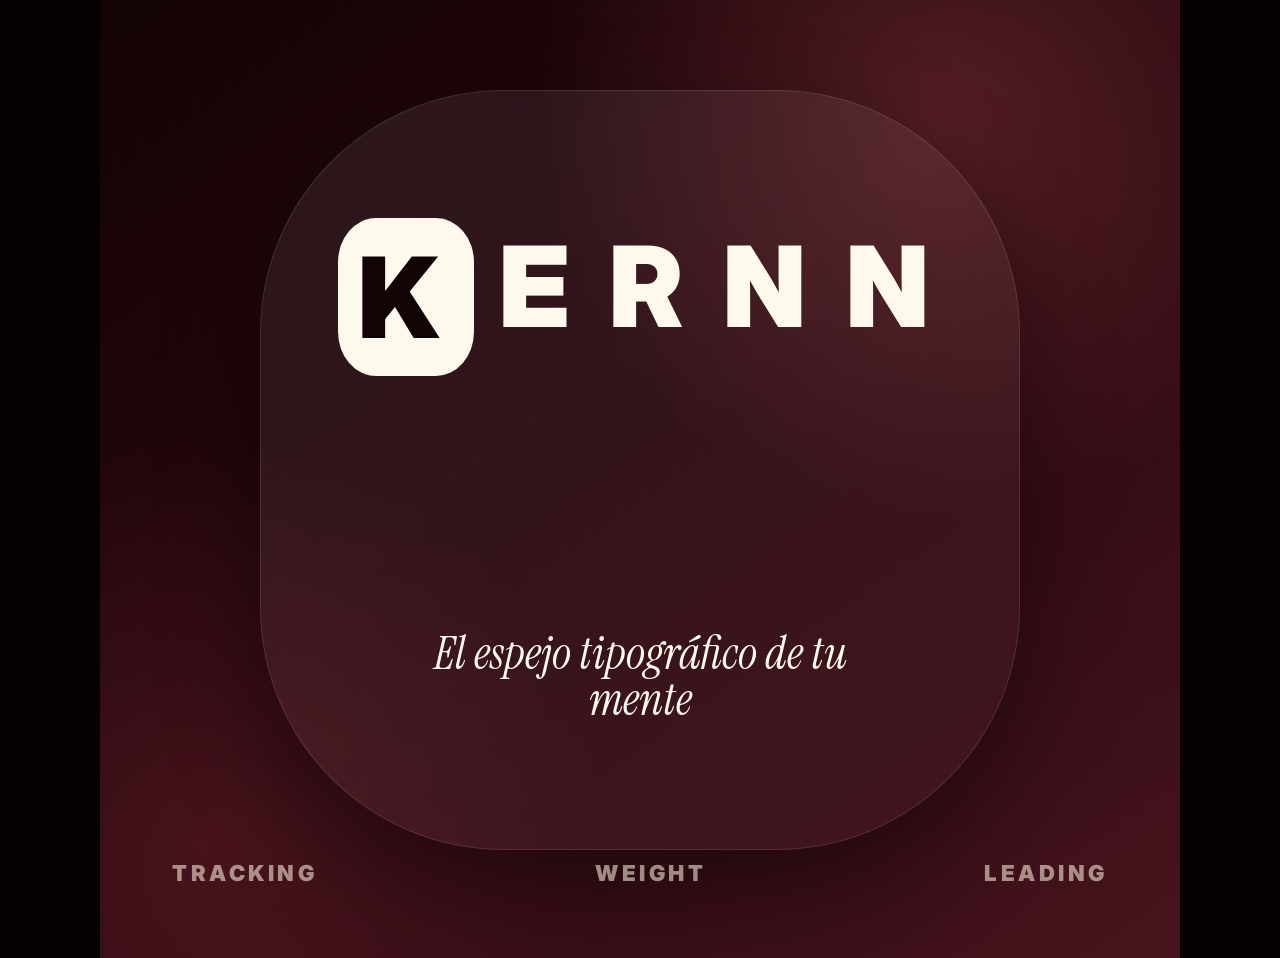
==== commit e5dceefc: "NUEVOOO" ====
--- a/index.html
+++ b/index.html
@@ -13,23 +13,17 @@
     <section class="screen splash is-active" id="splash">
       <div class="grid"></div>
 
-      <div class="type-field">
+      <button class="brand-system" id="splashBtn" type="button">
+        <div class="brand-letters">
+          <span>K</span><span>E</span><span>R</span><span>N</span><span>N</span>
+        </div>
+        <p>El espejo tipográfico de tu mente</p>
+      </button>
+
+      <div class="axis-footer">
         <span>TRACKING</span>
         <span>WEIGHT</span>
         <span>LEADING</span>
-      </div>
-
-      <button class="brand-system" id="splashBtn" type="button">
-        <div class="brand-letters">
-          <span>K</span><span>E</span><span>R</span><span>N</span><span>N</span>
-        </div>
-        <p>El espejo tipográfico de tu mente</p>
-      </button>
-
-      <div class="axis-footer">
-        <span>01</span>
-        <span>expansión</span>
-        <span>contracción</span>
       </div>
     </section>
 
@@ -87,10 +81,11 @@
         <h2>KERNN OS</h2>
         <nav>
           <button data-jump="inicio">Inicio</button>
+          <button data-jump="proceso">Proceso</button>
           <button data-jump="ejes">Ejes</button>
           <button data-jump="lectura">Lectura</button>
         </nav>
-        <p>La app transforma escritura emocional en variables tipográficas.</p>
+        <p>La escritura emocional se transforma en variables tipográficas.</p>
       </aside>
 
       <div class="drawer-bg" id="drawerBg"></div>
@@ -110,6 +105,23 @@
         </div>
       </section>
 
+      <section class="scroll-stage" id="proceso">
+        <div class="scroll-sticky">
+          <span class="scroll-kicker">proceso tipográfico</span>
+          <h2 id="scrollHeadline">La palabra se abre.</h2>
+
+          <div class="kinetic-word" id="kineticWord">
+            <span>K</span><span>E</span><span>R</span><span>N</span><span>N</span>
+          </div>
+
+          <div class="scroll-lines">
+            <i></i><i></i><i></i>
+          </div>
+
+          <p id="scrollCaption">El splash trabaja la expansión: la identidad aparece como materia tipográfica.</p>
+        </div>
+      </section>
+
       <section class="axis-module module" id="ejes">
         <div class="axis-heading">
           <span>ejes tipográficos</span>
@@ -133,6 +145,11 @@
           <div><i></i></div>
           <b>1.30</b>
         </article>
+      </section>
+
+      <section class="marquee">
+        <span>TRACKING / WEIGHT / LEADING / RHYTHM / DENSITY / CLARITY /</span>
+        <span>TRACKING / WEIGHT / LEADING / RHYTHM / DENSITY / CLARITY /</span>
       </section>
 
       <section class="reading-grid module" id="lectura">
@@ -168,7 +185,7 @@
           <span>⌂</span>
           <p>Inicio</p>
         </button>
-        <button data-jump="ejes" type="button">
+        <button data-jump="proceso" type="button">
           <span>≋</span>
           <p>Actividad</p>
         </button>
--- a/style.css
+++ b/style.css
@@ -49,8 +49,8 @@
 .screen {
   display: none;
   position: relative;
+  width: 100%;
   min-height: 100vh;
-  width: 100%;
   background:
     radial-gradient(circle at 78% 12%, rgba(164, 70, 76, .35), transparent 34%),
     radial-gradient(circle at 10% 88%, rgba(120, 38, 48, .34), transparent 31%),
@@ -97,26 +97,6 @@
   padding: 10vh var(--x) 12vh;
 }
 
-.type-field span {
-  position: absolute;
-  z-index: 1;
-  color: rgba(247,234,217,.08);
-  font-size: clamp(28px, 8vw, 92px);
-  font-weight: 900;
-  letter-spacing: .22em;
-  text-transform: uppercase;
-  animation: floatType 4s ease-in-out infinite alternate;
-}
-
-.type-field span:nth-child(1) { top: 14%; left: var(--x); }
-.type-field span:nth-child(2) { top: 34%; right: -7%; transform: rotate(90deg); }
-.type-field span:nth-child(3) { bottom: 24%; left: -9%; transform: rotate(-90deg); }
-
-@keyframes floatType {
-  from { opacity: .04; letter-spacing: .12em; }
-  to { opacity: .12; letter-spacing: .28em; }
-}
-
 .brand-system {
   position: relative;
   z-index: 3;
@@ -181,19 +161,13 @@
   padding: 8vh var(--x);
 }
 
-.login-identity {
+.login-brand {
   position: relative;
   z-index: 3;
   margin-bottom: 7vh;
   color: var(--cream);
 }
 
-.system-number {
-  color: rgba(247,234,217,.5);
-  font-weight: 900;
-  letter-spacing: .2em;
-}
-
 .mini-letters {
   display: flex;
   gap: clamp(8px, 2vw, 22px);
@@ -211,14 +185,6 @@
   color: var(--dark);
 }
 
-.login-identity h1 {
-  margin: 0;
-  font-size: clamp(42px, 12vw, 86px);
-  letter-spacing: .22em;
-  font-weight: 900;
-}
-
-.login-identity p,
 .login-brand p {
   margin: 14px 0 0;
   font-family: var(--serif);
@@ -226,8 +192,7 @@
   font-style: italic;
 }
 
-.login-panel,
-.login-card {
+.login-panel {
   position: relative;
   z-index: 3;
   padding: clamp(34px, 8vw, 82px);
@@ -237,8 +202,7 @@
   box-shadow: 0 36px 100px rgba(0,0,0,.42);
 }
 
-.login-panel h1,
-.login-card h2 {
+.login-panel h1 {
   margin: 0 0 34px;
   font-size: clamp(34px, 7vw, 60px);
   line-height: .95;
@@ -253,8 +217,7 @@
   font-weight: 700;
 }
 
-.type-input,
-.input-box {
+.type-input {
   height: clamp(58px, 12vw, 98px);
   margin-bottom: clamp(22px, 5vw, 44px);
   padding: 0 clamp(16px, 3vw, 26px);
@@ -265,8 +228,7 @@
   background: rgba(255,255,255,.82);
 }
 
-.type-input span,
-.input-box i {
+.type-input span {
   width: clamp(25px, 5vw, 42px);
   height: clamp(25px, 5vw, 42px);
   margin-right: clamp(12px, 3vw, 24px);
@@ -274,8 +236,7 @@
   background: var(--dark);
 }
 
-.type-input input,
-.input-box input {
+.type-input input {
   width: 100%;
   border: 0;
   outline: 0;
@@ -302,8 +263,7 @@
   letter-spacing: .22em;
 }
 
-.enter-btn b,
-.enter-btn strong {
+.enter-btn b {
   font-size: clamp(34px, 7vw, 58px);
   font-weight: 300;
 }
@@ -311,7 +271,7 @@
 /* HOME */
 
 .home {
-  min-height: 260vh;
+  min-height: 420vh;
   padding: 0 var(--x) 120px;
 }
 
@@ -348,8 +308,7 @@
 }
 
 .menu-btn,
-.focus-btn,
-.header-actions button {
+.focus-btn {
   width: 44px;
   height: 44px;
   background: transparent;
@@ -370,12 +329,9 @@
   background: var(--dark);
 }
 
-.header-actions {
-  justify-self: end;
-}
-
-.drawer,
-.side-menu {
+/* DRAWER */
+
+.drawer {
   position: fixed;
   z-index: 140;
   top: 0;
@@ -390,26 +346,22 @@
   box-shadow: 28px 0 90px rgba(0,0,0,.38);
 }
 
-.drawer.open,
-.side-menu.open {
+.drawer.open {
   transform: translateX(0);
 }
 
-.drawer h2,
-.side-menu-top span {
+.drawer h2 {
   margin: 36px 0;
   font-weight: 900;
   letter-spacing: .18em;
 }
 
-.drawer nav,
-.side-menu nav {
+.drawer nav {
   display: grid;
   gap: 14px;
 }
 
-.drawer nav button,
-.side-menu nav button {
+.drawer nav button {
   padding: 18px;
   border-radius: 18px;
   background: rgba(19,3,5,.08);
@@ -420,8 +372,7 @@
   text-transform: uppercase;
 }
 
-.close-drawer,
-.side-menu-top button {
+.close-drawer {
   width: 44px;
   height: 44px;
   border-radius: 50%;
@@ -431,8 +382,7 @@
   font-size: 30px;
 }
 
-.drawer-bg,
-.menu-backdrop {
+.drawer-bg {
   position: fixed;
   inset: 0;
   z-index: 130;
@@ -441,11 +391,12 @@
   pointer-events: none;
 }
 
-.drawer-bg.open,
-.menu-backdrop.open {
+.drawer-bg.open {
   opacity: 1;
   pointer-events: auto;
 }
+
+/* MODULES */
 
 .module {
   position: relative;
@@ -454,7 +405,6 @@
 }
 
 .hero,
-.home-intro,
 .axis-module,
 .scroll-text {
   padding: clamp(28px, 6vw, 64px);
@@ -462,23 +412,20 @@
   box-shadow: 0 32px 90px rgba(0,0,0,.35);
 }
 
-.hero,
-.home-intro {
+.hero {
   color: var(--dark);
   background: linear-gradient(145deg, var(--cream2), var(--sand));
 }
 
-.variable-title,
-.home-intro h2 {
+.variable-title {
   margin: 0 0 16px;
-  font-size: clamp(38px, 9vw, 76px);
+  font-size: clamp(42px, 10vw, 86px);
   line-height: .9;
   letter-spacing: calc(-.06em + var(--track, 0em));
   text-transform: uppercase;
 }
 
-.hero p,
-.home-intro p {
+.hero p {
   max-width: 78%;
   margin: 0;
   color: #3c2023;
@@ -486,8 +433,7 @@
   line-height: 1.25;
 }
 
-.write-btn,
-.write-button {
+.write-btn {
   position: absolute;
   right: clamp(28px, 6vw, 64px);
   bottom: clamp(28px, 6vw, 64px);
@@ -499,8 +445,7 @@
   background: var(--dark);
 }
 
-.write-btn span,
-.write-button i {
+.write-btn span {
   width: 20%;
   height: 48%;
   background: var(--cream);
@@ -511,25 +456,107 @@
   50% { opacity: .25; }
 }
 
-.quick-note,
-.writing-panel {
+.quick-note {
   max-height: 0;
   overflow: hidden;
   transition: .45s ease;
 }
 
-.quick-note.open,
-.writing-panel.open {
+.quick-note.open {
   max-height: 220px;
   margin-top: 24px;
 }
 
-.quick-note p,
-.writing-panel p {
+.quick-note p {
   padding: 18px;
   border-radius: 22px;
   background: rgba(255,255,255,.5);
   outline: none;
+}
+
+/* SCROLL STAGE */
+
+.scroll-stage {
+  height: 240vh;
+  position: relative;
+  z-index: 4;
+  margin: calc(var(--gap) * 2) 0;
+}
+
+.scroll-sticky {
+  position: sticky;
+  top: 96px;
+  min-height: 70vh;
+  padding: clamp(28px, 6vw, 64px);
+  border-radius: clamp(28px, 6vw, 58px);
+  color: var(--cream);
+  background: linear-gradient(145deg, rgba(20,4,7,.96), rgba(58,14,21,.86));
+  box-shadow: 0 32px 90px rgba(0,0,0,.35);
+  overflow: hidden;
+}
+
+.scroll-kicker {
+  color: var(--muted);
+  font-size: clamp(11px, 2.6vw, 24px);
+  font-weight: 900;
+  letter-spacing: .18em;
+  text-transform: uppercase;
+}
+
+.scroll-sticky h2 {
+  margin: 20px 0 34px;
+  font-family: var(--serif);
+  font-size: clamp(42px, 11vw, 100px);
+  font-style: italic;
+  font-weight: 400;
+  line-height: .86;
+}
+
+.kinetic-word {
+  display: flex;
+  justify-content: center;
+  gap: var(--kw-gap, 8px);
+  margin: 8vh 0;
+  font-size: clamp(42px, 12vw, 120px);
+  font-weight: 900;
+  letter-spacing: var(--kw-track, .02em);
+  transition: gap .1s linear, letter-spacing .1s linear, transform .1s linear;
+}
+
+.kinetic-word span:first-child {
+  padding: .05em .15em;
+  border-radius: 25%;
+  background: var(--cream);
+  color: var(--dark);
+}
+
+.scroll-lines {
+  display: grid;
+  gap: 14px;
+}
+
+.scroll-lines i {
+  height: 8px;
+  width: var(--line-w, 20%);
+  border-radius: 99px;
+  background: var(--cream);
+  opacity: .75;
+  transition: width .1s linear;
+}
+
+.scroll-lines i:nth-child(2) {
+  opacity: .45;
+}
+
+.scroll-lines i:nth-child(3) {
+  opacity: .25;
+}
+
+.scroll-sticky p {
+  margin-top: 26px;
+  color: var(--muted);
+  font-size: clamp(15px, 3.5vw, 28px);
+  line-height: 1.3;
 }
 
 /* AXIS */
@@ -577,13 +604,37 @@
   width: var(--axis, 30%);
   border-radius: inherit;
   background: var(--cream);
-  transition: width .2s linear;
+  transition: width .12s linear;
+}
+
+/* MARQUEE */
+
+.marquee {
+  position: relative;
+  z-index: 3;
+  margin: calc(var(--gap) * 2) calc(var(--x) * -1);
+  display: flex;
+  gap: 30px;
+  overflow: hidden;
+  color: rgba(247,234,217,.42);
+  font-size: clamp(22px, 7vw, 78px);
+  font-weight: 900;
+  letter-spacing: .12em;
+  white-space: nowrap;
+}
+
+.marquee span {
+  animation: marqueeMove 12s linear infinite;
+}
+
+@keyframes marqueeMove {
+  from { transform: translateX(0); }
+  to { transform: translateX(-100%); }
 }
 
 /* CARDS */
 
-.reading-grid,
-.dashboard {
+.reading-grid {
   display: grid;
   grid-template-columns: 1fr 1fr;
   gap: var(--gap);
@@ -591,8 +642,7 @@
   z-index: 2;
 }
 
-.reading-card,
-.card {
+.reading-card {
   padding: clamp(20px, 4vw, 44px);
   min-height: clamp(190px, 42vw, 372px);
   border-radius: clamp(24px, 5vw, 42px);
@@ -600,14 +650,12 @@
   overflow: hidden;
 }
 
-.dark,
-.dark-card {
+.dark {
   color: var(--cream);
   background: linear-gradient(145deg, rgba(20,4,7,.94), rgba(58,14,21,.8));
 }
 
-.light,
-.light-card {
+.light {
   color: var(--dark);
   background: linear-gradient(145deg, var(--cream2), var(--sand));
 }
@@ -616,59 +664,13 @@
   grid-column: 1 / -1;
 }
 
-.reading-card h2,
-.card h2 {
+.reading-card h2 {
   margin: 18px 0 0;
   font-family: var(--serif);
   font-size: clamp(28px, 6vw, 56px);
   font-style: italic;
   font-weight: 400;
   line-height: .95;
-}
-
-.card-detail {
-  max-height: 0;
-  opacity: 0;
-  overflow: hidden;
-  transition: .35s ease;
-}
-
-.expanded .card-detail {
-  max-height: 180px;
-  opacity: 1;
-  margin-top: 18px;
-}
-
-.metric {
-  display: flex;
-  justify-content: space-between;
-  padding: 12px 0;
-  border-bottom: 1px solid rgba(255,255,255,.14);
-}
-
-.metric p {
-  margin: 0;
-  opacity: .76;
-}
-
-.option {
-  display: flex;
-  gap: 12px;
-  align-items: center;
-  margin-top: 14px;
-  padding: 12px;
-  border-radius: 18px;
-  background: rgba(255,255,255,.24);
-}
-
-.option b {
-  width: 32px;
-  height: 32px;
-  display: grid;
-  place-items: center;
-  border-radius: 9px;
-  background: var(--dark);
-  color: var(--cream);
 }
 
 .bars {
@@ -746,20 +748,17 @@
 
 /* MOTION */
 
-.module,
-.reveal {
+.module {
   opacity: 0;
-  transform: translateY(44px);
+  transform: translateY(44px) scale(.98);
   transition: opacity .65s ease, transform .65s ease;
 }
 
-.module.visible,
-.reveal.visible {
+.module.visible {
   opacity: 1;
-  transform: translateY(0);
-}
-
-body.focus .reading-card:not(.light),
-body.focus .card:not(.featured) {
+  transform: translateY(0) scale(1);
+}
+
+body.focus .reading-card:not(.light) {
   opacity: .55;
 }
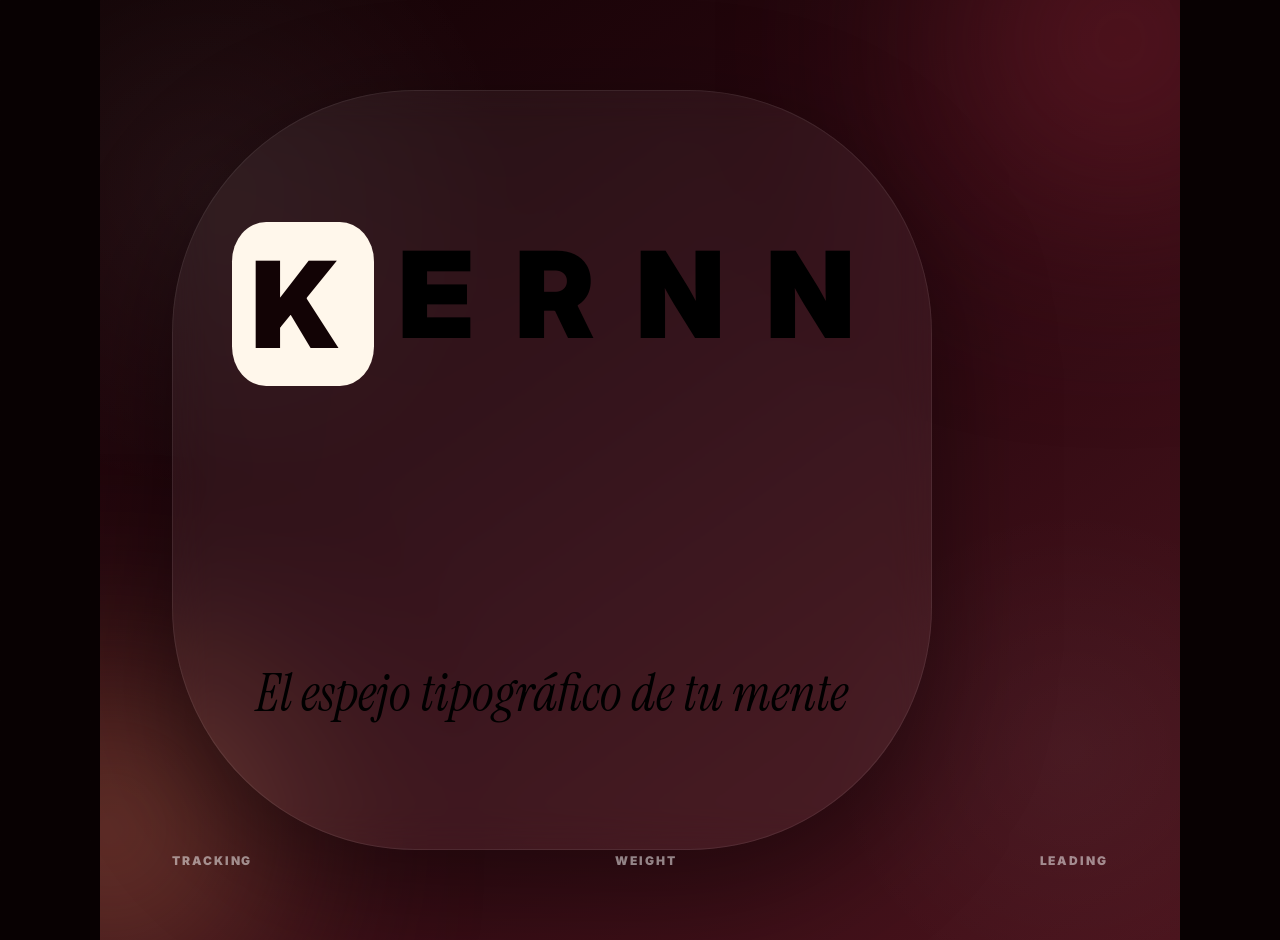
==== commit 2ccd440a: "NUEVO CREO" ====
--- a/index.html
+++ b/index.html
@@ -2,202 +2,506 @@
 <html lang="es">
 <head>
   <meta charset="UTF-8" />
-  <meta name="viewport" content="width=device-width, initial-scale=1.0, viewport-fit=cover" />
+  <meta
+    name="viewport"
+    content="width=device-width, initial-scale=1.0, viewport-fit=cover"
+  />
+
   <title>KERNN OS</title>
+
   <link rel="stylesheet" href="style.css" />
 </head>
 
 <body>
+
   <main class="app">
 
+    <!-- SPLASH -->
+
     <section class="screen splash is-active" id="splash">
+
       <div class="grid"></div>
 
-      <button class="brand-system" id="splashBtn" type="button">
-        <div class="brand-letters">
-          <span>K</span><span>E</span><span>R</span><span>N</span><span>N</span>
-        </div>
-        <p>El espejo tipográfico de tu mente</p>
+      <div class="ambient ambient-a"></div>
+      <div class="ambient ambient-b"></div>
+
+      <button class="splash-trigger" id="splashBtn">
+
+        <div class="hero-word">
+
+          <span>K</span>
+          <span>E</span>
+          <span>R</span>
+          <span>N</span>
+          <span>N</span>
+
+        </div>
+
+        <div class="hero-sub">
+
+          <p>
+            El espejo tipográfico de tu mente
+          </p>
+
+        </div>
+
       </button>
 
-      <div class="axis-footer">
+      <div class="splash-axis">
+
         <span>TRACKING</span>
         <span>WEIGHT</span>
         <span>LEADING</span>
+
       </div>
+
     </section>
 
+    <!-- LOGIN -->
+
     <section class="screen login" id="login">
+
       <div class="grid"></div>
 
-      <header class="login-brand">
-        <div class="mini-letters">
-          <span>K</span><span>E</span><span>R</span><span>N</span><span>N</span>
-        </div>
-        <p>La identidad se ordena como interfaz.</p>
+      <div class="login-top">
+
+        <div class="login-word">
+
+          <span>K</span>
+          <span>E</span>
+          <span>R</span>
+          <span>N</span>
+          <span>N</span>
+
+        </div>
+
+        <p>
+          La expansión se transforma en sistema.
+        </p>
+
+      </div>
+
+      <section class="login-panel">
+
+        <span class="system-label">
+          02 / acceso
+        </span>
+
+        <h1>
+          Iniciar sesión
+        </h1>
+
+        <label>
+          Correo
+        </label>
+
+        <div class="field">
+
+          <i></i>
+
+          <input
+            type="email"
+            value="nombre@mail.com"
+          />
+
+        </div>
+
+        <label>
+          Contraseña
+        </label>
+
+        <div class="field">
+
+          <i></i>
+
+          <input
+            type="password"
+            value="12345678"
+          />
+
+        </div>
+
+        <button class="enter-button" id="enterBtn">
+
+          <span>
+            ENTRAR
+          </span>
+
+          <b>
+            →
+          </b>
+
+        </button>
+
+      </section>
+
+    </section>
+
+    <!-- HOME -->
+
+    <section class="screen home" id="home">
+
+      <div class="grid"></div>
+
+      <div class="progress" id="progress"></div>
+
+      <!-- HEADER -->
+
+      <header class="home-header">
+
+        <button class="menu-button" id="menuBtn">
+
+          <i></i>
+          <i></i>
+          <i></i>
+
+        </button>
+
+        <div class="header-logo">
+
+          <span>K</span>
+          <span>E</span>
+          <span>R</span>
+          <span>N</span>
+          <span>N</span>
+
+        </div>
+
+        <button class="focus-button" id="focusBtn">
+          ◎
+        </button>
+
       </header>
 
-      <section class="login-panel">
-        <span class="caption">02 / acceso privado</span>
-        <h1>Iniciar sesión</h1>
-
-        <label>Correo</label>
-        <div class="type-input">
-          <span></span>
-          <input type="email" value="nombre@mail.com" />
-        </div>
-
-        <label>Contraseña</label>
-        <div class="type-input">
-          <span></span>
-          <input type="password" value="12345678" />
-        </div>
-
-        <button class="enter-btn" id="enterBtn" type="button">
-          <span>ENTRAR</span>
-          <b>→</b>
-        </button>
-      </section>
+      <!-- MENU -->
+
+      <aside class="menu" id="menu">
+
+        <button class="close-menu" id="closeMenu">
+          ×
+        </button>
+
+        <h2>
+          KERNN OS
+        </h2>
+
+        <nav>
+
+          <button data-jump="intro">
+            Inicio
+          </button>
+
+          <button data-jump="transition">
+            Proceso
+          </button>
+
+          <button data-jump="metrics">
+            Métricas
+          </button>
+
+          <button data-jump="reading">
+            Lectura
+          </button>
+
+        </nav>
+
+        <p>
+          La escritura emocional se transforma en comportamiento tipográfico.
+        </p>
+
+      </aside>
+
+      <div class="menu-backdrop" id="menuBackdrop"></div>
+
+      <!-- HERO -->
+
+      <section class="intro reveal" id="intro">
+
+        <span class="section-label">
+          03 / sistema activo
+        </span>
+
+        <h1 class="main-title" id="mainTitle">
+          Comienza a escribir
+        </h1>
+
+        <p>
+          El tracking, el peso y el interlineado dejan de ser recursos visuales y pasan a funcionar como señales emocionales.
+        </p>
+
+        <button class="write-button" id="writeBtn">
+
+          <i></i>
+
+        </button>
+
+        <div class="writing-panel" id="writingPanel">
+
+          <small>
+            Entrada rápida
+          </small>
+
+          <p contenteditable="true">
+            Hoy mi escritura se siente más abierta, pero todavía busca ritmo...
+          </p>
+
+        </div>
+
+      </section>
+
+      <!-- TRANSITION SCROLL -->
+
+      <section class="transition-scroll" id="transition">
+
+        <div class="sticky-transition">
+
+          <span class="transition-kicker">
+            recorrido tipográfico
+          </span>
+
+          <h2 id="transitionTitle">
+            La palabra se expande.
+          </h2>
+
+          <div class="moving-word" id="movingWord">
+
+            <span>K</span>
+            <span>E</span>
+            <span>R</span>
+            <span>N</span>
+            <span>N</span>
+
+          </div>
+
+          <div class="transition-lines">
+
+            <i></i>
+            <i></i>
+            <i></i>
+
+          </div>
+
+          <p id="transitionText">
+
+            El splash trabaja la expansión: la identidad aparece como materia tipográfica.
+
+          </p>
+
+        </div>
+
+      </section>
+
+      <!-- METRICS -->
+
+      <section class="metrics reveal" id="metrics">
+
+        <div class="metrics-top">
+
+          <span>
+            ejes tipográficos
+          </span>
+
+          <h2>
+            La emoción se mide como forma
+          </h2>
+
+        </div>
+
+        <article class="metric-row">
+
+          <p>
+            Tracking
+          </p>
+
+          <div>
+            <i></i>
+          </div>
+
+          <b>
+            +0.02
+          </b>
+
+        </article>
+
+        <article class="metric-row">
+
+          <p>
+            Weight
+          </p>
+
+          <div>
+            <i></i>
+          </div>
+
+          <b>
+            410
+          </b>
+
+        </article>
+
+        <article class="metric-row">
+
+          <p>
+            Leading
+          </p>
+
+          <div>
+            <i></i>
+          </div>
+
+          <b>
+            1.30
+          </b>
+
+        </article>
+
+      </section>
+
+      <!-- MARQUEE -->
+
+      <section class="marquee-wrap">
+
+        <div class="marquee">
+
+          <span>
+            TRACKING / WEIGHT / LEADING / RHYTHM / DENSITY /
+          </span>
+
+          <span>
+            TRACKING / WEIGHT / LEADING / RHYTHM / DENSITY /
+          </span>
+
+        </div>
+
+      </section>
+
+      <!-- READING -->
+
+      <section class="reading reveal" id="reading">
+
+        <article class="card dark">
+
+          <span class="card-label">
+            núcleo
+          </span>
+
+          <h2>
+            ¿Cómo resuenan tus silencios?
+          </h2>
+
+          <p>
+            La pregunta aparece cuando el registro baja en intensidad pero aumenta en repetición.
+          </p>
+
+        </article>
+
+        <article class="card light">
+
+          <span class="card-label dark-text">
+            última entrada
+          </span>
+
+          <h3>
+            Entrada del lunes
+          </h3>
+
+          <p class="sample-text">
+            No sé muy bien...
+          </p>
+
+          <p>
+            Tracking expandido, ritmo irregular.
+          </p>
+
+        </article>
+
+        <article class="card dark wide">
+
+          <span class="card-label">
+            ritmo semanal
+          </span>
+
+          <div class="bars">
+
+            <i></i>
+            <i></i>
+            <i></i>
+            <i></i>
+            <i></i>
+            <i></i>
+            <i></i>
+
+          </div>
+
+        </article>
+
+      </section>
+
+      <!-- FINAL -->
+
+      <section class="final reveal">
+
+        <span>
+          continuidad vertical
+        </span>
+
+        <h2>
+          La interfaz no cambia de pantalla: se transforma.
+        </h2>
+
+        <p>
+          El mismo comportamiento tipográfico continúa entre splash, login y home mediante expansión, contracción y reorganización de la grilla.
+        </p>
+
+      </section>
+
+      <!-- FOOTER -->
+
+      <footer class="bottom-nav">
+
+        <button class="active" data-jump="intro">
+
+          <span>
+            ⌂
+          </span>
+
+          <p>
+            Inicio
+          </p>
+
+        </button>
+
+        <button data-jump="transition">
+
+          <span>
+            ≋
+          </span>
+
+          <p>
+            Actividad
+          </p>
+
+        </button>
+
+        <button data-jump="reading">
+
+          <span>
+            ◉
+          </span>
+
+          <p>
+            Perfil
+          </p>
+
+        </button>
+
+      </footer>
+
     </section>
 
-    <section class="screen home" id="home">
-      <div class="grid"></div>
-      <div class="progress" id="progress"></div>
-
-      <header class="home-header">
-        <button class="menu-btn" id="menuBtn" type="button">
-          <i></i><i></i><i></i>
-        </button>
-
-        <div class="home-logo">
-          <span>K</span><span>E</span><span>R</span><span>N</span><span>N</span>
-        </div>
-
-        <button class="focus-btn" id="focusBtn" type="button">◎</button>
-      </header>
-
-      <aside class="drawer" id="drawer">
-        <button class="close-drawer" id="closeDrawer" type="button">×</button>
-        <h2>KERNN OS</h2>
-        <nav>
-          <button data-jump="inicio">Inicio</button>
-          <button data-jump="proceso">Proceso</button>
-          <button data-jump="ejes">Ejes</button>
-          <button data-jump="lectura">Lectura</button>
-        </nav>
-        <p>La escritura emocional se transforma en variables tipográficas.</p>
-      </aside>
-
-      <div class="drawer-bg" id="drawerBg"></div>
-
-      <section class="hero module" id="inicio">
-        <span class="caption dark">03 / sistema activo</span>
-        <h1 class="variable-title" id="variableTitle">Comienza a escribir</h1>
-        <p>El tracking, el peso y el interlineado dejan de ser recursos formales y pasan a funcionar como señales de lectura emocional.</p>
-
-        <button class="write-btn" id="writeBtn" type="button">
-          <span></span>
-        </button>
-
-        <div class="quick-note" id="quickNote">
-          <small>Entrada rápida</small>
-          <p contenteditable="true">Hoy mi escritura se siente más abierta, pero todavía busca ritmo...</p>
-        </div>
-      </section>
-
-      <section class="scroll-stage" id="proceso">
-        <div class="scroll-sticky">
-          <span class="scroll-kicker">proceso tipográfico</span>
-          <h2 id="scrollHeadline">La palabra se abre.</h2>
-
-          <div class="kinetic-word" id="kineticWord">
-            <span>K</span><span>E</span><span>R</span><span>N</span><span>N</span>
-          </div>
-
-          <div class="scroll-lines">
-            <i></i><i></i><i></i>
-          </div>
-
-          <p id="scrollCaption">El splash trabaja la expansión: la identidad aparece como materia tipográfica.</p>
-        </div>
-      </section>
-
-      <section class="axis-module module" id="ejes">
-        <div class="axis-heading">
-          <span>ejes tipográficos</span>
-          <h2>La emoción se mide como forma</h2>
-        </div>
-
-        <article class="axis-row" data-axis="tracking">
-          <p>Tracking</p>
-          <div><i></i></div>
-          <b>+0.02</b>
-        </article>
-
-        <article class="axis-row" data-axis="weight">
-          <p>Weight</p>
-          <div><i></i></div>
-          <b>410</b>
-        </article>
-
-        <article class="axis-row" data-axis="leading">
-          <p>Leading</p>
-          <div><i></i></div>
-          <b>1.30</b>
-        </article>
-      </section>
-
-      <section class="marquee">
-        <span>TRACKING / WEIGHT / LEADING / RHYTHM / DENSITY / CLARITY /</span>
-        <span>TRACKING / WEIGHT / LEADING / RHYTHM / DENSITY / CLARITY /</span>
-      </section>
-
-      <section class="reading-grid module" id="lectura">
-        <article class="reading-card dark">
-          <span class="caption">núcleo</span>
-          <h2>¿Cómo resuenan tus silencios?</h2>
-          <p>La pregunta aparece cuando el registro baja en intensidad, pero aumenta en repetición.</p>
-        </article>
-
-        <article class="reading-card light">
-          <span class="caption dark">última entrada</span>
-          <h3>Entrada del lunes</h3>
-          <p class="sample-line">No sé muy bien...</p>
-          <p>Tracking expandido, ritmo irregular.</p>
-        </article>
-
-        <article class="reading-card dark wide">
-          <span class="caption">ritmo semanal</span>
-          <div class="bars">
-            <i></i><i></i><i></i><i></i><i></i><i></i><i></i>
-          </div>
-        </article>
-      </section>
-
-      <section class="scroll-text module">
-        <span>continuidad vertical</span>
-        <h2>La interfaz no cambia de pantalla: se transforma.</h2>
-        <p>El sistema mantiene el mismo comportamiento tipográfico: expansión, contracción, alineación y lectura progresiva.</p>
-      </section>
-
-      <footer class="bottom-nav">
-        <button class="active" data-jump="inicio" type="button">
-          <span>⌂</span>
-          <p>Inicio</p>
-        </button>
-        <button data-jump="proceso" type="button">
-          <span>≋</span>
-          <p>Actividad</p>
-        </button>
-        <button data-jump="lectura" type="button">
-          <span>◉</span>
-          <p>Perfil</p>
-        </button>
-      </footer>
-    </section>
-
   </main>
 
   <script src="script.js"></script>
+
 </body>
 </html>
--- a/style.css
+++ b/style.css
@@ -1,764 +1,795 @@
 @import url('https://fonts.googleapis.com/css2?family=Instrument+Serif:ital@0;1&family=Inter:wght@400;500;600;700;800;900&display=swap');
 
-:root {
-  --dark: #120305;
-  --wine: #2d0910;
-  --wine2: #4a141d;
-  --cream: #f7ead9;
-  --cream2: #fff8ed;
-  --sand: #e6cdb3;
-  --muted: #bca8a0;
-  --red: #e94458;
-  --x: clamp(22px, 5.8vw, 72px);
-  --gap: clamp(18px, 4vw, 42px);
-  --serif: "Instrument Serif", serif;
-  --sans: "Inter", sans-serif;
-}
-
-* {
-  box-sizing: border-box;
-  -webkit-tap-highlight-color: transparent;
+:root{
+  --bg:#120305;
+  --bg2:#2b0810;
+  --bg3:#4a141d;
+  --cream:#fff7eb;
+  --sand:#e5c8ab;
+  --muted:#b89f97;
+  --line:rgba(255,255,255,.1);
+  --x:clamp(22px,6vw,72px);
+  --radius:clamp(28px,7vw,54px);
+  --serif:"Instrument Serif",serif;
+  --sans:"Inter",sans-serif;
+}
+
+*{
+  box-sizing:border-box;
+  -webkit-tap-highlight-color:transparent;
 }
 
 html,
-body {
-  margin: 0;
-  background: #080102;
-  font-family: var(--sans);
-  overflow-x: hidden;
+body{
+  margin:0;
+  overflow-x:hidden;
+  background:#080102;
+  font-family:var(--sans);
+}
+
+body{
+  color:var(--cream);
 }
 
 button,
-input {
-  font-family: inherit;
-}
-
-button {
-  border: 0;
-  cursor: pointer;
-}
-
-.app {
-  max-width: 1080px;
-  min-height: 100vh;
-  margin: 0 auto;
-  background: var(--dark);
-  overflow: hidden;
-}
-
-.screen {
-  display: none;
-  position: relative;
-  width: 100%;
-  min-height: 100vh;
+input{
+  font-family:inherit;
+}
+
+button{
+  border:none;
+  cursor:pointer;
+}
+
+.app{
+  width:100%;
+  max-width:1080px;
+  margin:0 auto;
+  overflow-x:hidden;
+}
+
+.screen{
+  display:none;
+  position:relative;
+  min-height:100vh;
   background:
-    radial-gradient(circle at 78% 12%, rgba(164, 70, 76, .35), transparent 34%),
-    radial-gradient(circle at 10% 88%, rgba(120, 38, 48, .34), transparent 31%),
-    linear-gradient(145deg, #130305 0%, #2b0810 50%, #46141d 100%);
-}
-
-.screen.is-active {
-  display: block;
-}
-
-.grid {
-  position: fixed;
-  inset: 0;
-  opacity: .10;
-  pointer-events: none;
+  radial-gradient(circle at 10% 20%,rgba(255,255,255,.05),transparent 25%),
+  radial-gradient(circle at 90% 80%,rgba(255,255,255,.04),transparent 20%),
+  linear-gradient(145deg,var(--bg),var(--bg2) 45%,var(--bg3));
+}
+
+.screen.is-active{
+  display:block;
+}
+
+.grid{
+  position:fixed;
+  inset:0;
+  pointer-events:none;
+  opacity:.08;
   background-image:
-    linear-gradient(90deg, rgba(255,255,255,.08) 1px, transparent 1px),
-    linear-gradient(rgba(255,255,255,.05) 1px, transparent 1px);
-  background-size: 28px 28px;
-}
-
-.caption {
-  display: inline-block;
-  margin-bottom: 18px;
-  color: var(--muted);
-  font-size: clamp(10px, 2vw, 22px);
-  font-weight: 900;
-  letter-spacing: .16em;
-  text-transform: uppercase;
-}
-
-.caption.dark {
-  color: #583236;
+  linear-gradient(90deg,rgba(255,255,255,.08) 1px,transparent 1px),
+  linear-gradient(rgba(255,255,255,.06) 1px,transparent 1px);
+  background-size:30px 30px;
+}
+
+.ambient{
+  position:absolute;
+  border-radius:50%;
+  filter:blur(120px);
+}
+
+.ambient-a{
+  width:280px;
+  height:280px;
+  top:-100px;
+  right:-80px;
+  background:#6b1b28;
+}
+
+.ambient-b{
+  width:220px;
+  height:220px;
+  bottom:0;
+  left:-100px;
+  background:#b26b4c;
 }
 
 /* SPLASH */
 
-.splash.is-active {
-  display: grid;
-  place-items: center;
-}
-
-.splash {
-  padding: 10vh var(--x) 12vh;
-}
-
-.brand-system {
-  position: relative;
-  z-index: 3;
-  width: min(78vw, 760px);
-  aspect-ratio: 1/1;
-  border-radius: 32%;
-  display: grid;
-  place-items: center;
-  color: var(--cream2);
-  background: linear-gradient(145deg, rgba(255,255,255,.08), rgba(255,255,255,.02));
-  box-shadow: inset 0 0 0 1px rgba(255,255,255,.1), 0 40px 100px rgba(0,0,0,.42);
-}
-
-.brand-letters {
-  display: flex;
-  gap: clamp(8px, 2vw, 26px);
-  font-size: clamp(44px, 10vw, 112px);
-  font-weight: 900;
-  letter-spacing: .12em;
-  animation: trackingBreath 2.2s ease-in-out infinite alternate;
-}
-
-.brand-letters span:first-child {
-  padding: .1em .18em;
-  border-radius: 28%;
-  background: var(--cream2);
-  color: var(--dark);
-}
-
-@keyframes trackingBreath {
-  from { gap: clamp(4px, 1vw, 12px); transform: scale(.98); }
-  to { gap: clamp(14px, 4vw, 44px); transform: scale(1.02); }
-}
-
-.brand-system p {
-  max-width: 70%;
-  margin: 0 auto;
-  font-family: var(--serif);
-  font-size: clamp(20px, 4.6vw, 46px);
-  font-style: italic;
-  line-height: 1;
-}
-
-.axis-footer {
-  position: absolute;
-  z-index: 3;
-  left: var(--x);
-  right: var(--x);
-  bottom: 8vh;
-  display: flex;
-  justify-content: space-between;
-  color: rgba(247,234,217,.58);
-  font-size: clamp(10px, 2vw, 22px);
-  font-weight: 900;
-  letter-spacing: .16em;
-  text-transform: uppercase;
+.splash{
+  display:grid;
+  place-items:center;
+  padding:10vh var(--x);
+}
+
+.splash-trigger{
+  width:min(78vw,760px);
+  aspect-ratio:1/1;
+  border-radius:32%;
+  background:rgba(255,255,255,.05);
+  backdrop-filter:blur(20px);
+  display:grid;
+  place-items:center;
+  box-shadow:
+  inset 0 0 0 1px rgba(255,255,255,.08),
+  0 40px 120px rgba(0,0,0,.45);
+}
+
+.hero-word{
+  display:flex;
+  gap:clamp(8px,2vw,24px);
+  font-size:clamp(48px,11vw,120px);
+  font-weight:900;
+  letter-spacing:.14em;
+  animation:expand 2.2s ease-in-out infinite alternate;
+}
+
+.hero-word span:first-child{
+  background:var(--cream);
+  color:var(--bg);
+  padding:.08em .16em;
+  border-radius:24%;
+}
+
+@keyframes expand{
+  from{
+    gap:8px;
+    transform:scale(.98);
+  }
+  to{
+    gap:30px;
+    transform:scale(1.02);
+  }
+}
+
+.hero-sub{
+  margin-top:20px;
+}
+
+.hero-sub p{
+  margin:0;
+  font-family:var(--serif);
+  font-style:italic;
+  font-size:clamp(24px,5vw,52px);
+  line-height:.95;
+}
+
+.splash-axis{
+  position:absolute;
+  bottom:8vh;
+  left:var(--x);
+  right:var(--x);
+  display:flex;
+  justify-content:space-between;
+  color:rgba(255,255,255,.5);
+  font-size:12px;
+  font-weight:900;
+  letter-spacing:.16em;
 }
 
 /* LOGIN */
 
-.login {
-  padding: 8vh var(--x);
-}
-
-.login-brand {
-  position: relative;
-  z-index: 3;
-  margin-bottom: 7vh;
-  color: var(--cream);
-}
-
-.mini-letters {
-  display: flex;
-  gap: clamp(8px, 2vw, 22px);
-  margin-bottom: 18px;
-  color: var(--cream2);
-  font-size: clamp(40px, 11vw, 92px);
-  font-weight: 900;
-  letter-spacing: .2em;
-}
-
-.mini-letters span:first-child {
-  padding: .06em .14em;
-  border-radius: 24%;
-  background: var(--cream2);
-  color: var(--dark);
-}
-
-.login-brand p {
-  margin: 14px 0 0;
-  font-family: var(--serif);
-  font-size: clamp(24px, 6vw, 52px);
-  font-style: italic;
-}
-
-.login-panel {
-  position: relative;
-  z-index: 3;
-  padding: clamp(34px, 8vw, 82px);
-  border-radius: clamp(30px, 7vw, 58px);
-  color: var(--dark);
-  background: linear-gradient(145deg, var(--cream2), var(--sand));
-  box-shadow: 0 36px 100px rgba(0,0,0,.42);
-}
-
-.login-panel h1 {
-  margin: 0 0 34px;
-  font-size: clamp(34px, 7vw, 60px);
-  line-height: .95;
-  letter-spacing: -.04em;
-}
-
-label {
-  display: block;
-  margin-bottom: 10px;
-  color: #271012;
-  font-size: clamp(14px, 3.1vw, 24px);
-  font-weight: 700;
-}
-
-.type-input {
-  height: clamp(58px, 12vw, 98px);
-  margin-bottom: clamp(22px, 5vw, 44px);
-  padding: 0 clamp(16px, 3vw, 26px);
-  border: 2px solid rgba(23,4,7,.32);
-  border-radius: clamp(18px, 4vw, 28px);
-  display: flex;
-  align-items: center;
-  background: rgba(255,255,255,.82);
-}
-
-.type-input span {
-  width: clamp(25px, 5vw, 42px);
-  height: clamp(25px, 5vw, 42px);
-  margin-right: clamp(12px, 3vw, 24px);
-  border-radius: 30%;
-  background: var(--dark);
-}
-
-.type-input input {
-  width: 100%;
-  border: 0;
-  outline: 0;
-  background: transparent;
-  color: var(--dark);
-  font-size: clamp(16px, 3.8vw, 30px);
-}
-
-.enter-btn {
-  width: 100%;
-  height: clamp(68px, 13vw, 114px);
-  border-radius: clamp(20px, 4.5vw, 32px);
-  display: flex;
-  align-items: center;
-  justify-content: center;
-  gap: clamp(60px, 16vw, 160px);
-  background: var(--dark);
-  color: var(--cream);
-}
-
-.enter-btn span {
-  font-size: clamp(16px, 3.8vw, 30px);
-  font-weight: 900;
-  letter-spacing: .22em;
-}
-
-.enter-btn b {
-  font-size: clamp(34px, 7vw, 58px);
-  font-weight: 300;
+.login{
+  padding:8vh var(--x);
+}
+
+.login-top{
+  margin-bottom:7vh;
+}
+
+.login-word{
+  display:flex;
+  gap:14px;
+  margin-bottom:20px;
+  font-size:clamp(42px,11vw,96px);
+  font-weight:900;
+  letter-spacing:.18em;
+}
+
+.login-word span:first-child{
+  background:var(--cream);
+  color:var(--bg);
+  padding:.08em .16em;
+  border-radius:22%;
+}
+
+.login-top p{
+  max-width:70%;
+  margin:0;
+  font-family:var(--serif);
+  font-style:italic;
+  font-size:clamp(28px,6vw,54px);
+  line-height:.95;
+}
+
+.login-panel{
+  padding:clamp(30px,7vw,70px);
+  border-radius:var(--radius);
+  background:linear-gradient(145deg,var(--cream),var(--sand));
+  color:var(--bg);
+  box-shadow:0 40px 120px rgba(0,0,0,.4);
+}
+
+.system-label{
+  font-size:12px;
+  font-weight:900;
+  letter-spacing:.16em;
+  text-transform:uppercase;
+}
+
+.login-panel h1{
+  margin:14px 0 36px;
+  font-size:clamp(40px,9vw,74px);
+  line-height:.9;
+}
+
+label{
+  display:block;
+  margin-bottom:10px;
+  font-size:14px;
+  font-weight:700;
+}
+
+.field{
+  height:70px;
+  margin-bottom:24px;
+  border:2px solid rgba(0,0,0,.15);
+  border-radius:24px;
+  display:flex;
+  align-items:center;
+  padding:0 20px;
+  background:rgba(255,255,255,.55);
+}
+
+.field i{
+  width:22px;
+  height:22px;
+  margin-right:14px;
+  border-radius:30%;
+  background:var(--bg);
+}
+
+.field input{
+  width:100%;
+  border:none;
+  outline:none;
+  background:transparent;
+  font-size:16px;
+}
+
+.enter-button{
+  width:100%;
+  height:76px;
+  border-radius:28px;
+  display:flex;
+  align-items:center;
+  justify-content:center;
+  gap:60px;
+  background:var(--bg);
+  color:var(--cream);
+}
+
+.enter-button span{
+  font-weight:900;
+  letter-spacing:.18em;
+}
+
+.enter-button b{
+  font-size:34px;
+  font-weight:300;
 }
 
 /* HOME */
 
-.home {
-  min-height: 420vh;
-  padding: 0 var(--x) 120px;
-}
-
-.progress {
-  position: fixed;
-  inset: 0 auto auto 0;
-  z-index: 100;
-  width: 0;
-  height: 4px;
-  background: linear-gradient(90deg, var(--cream), var(--red));
-}
-
-.home-header {
-  position: sticky;
-  top: 0;
-  z-index: 90;
-  height: 78px;
-  margin: 0 calc(var(--x) * -1) var(--gap);
-  padding: 0 var(--x);
-  display: grid;
-  grid-template-columns: 1fr auto 1fr;
-  align-items: center;
-  color: var(--dark);
-  background: rgba(255,248,237,.98);
-  box-shadow: 0 14px 44px rgba(0,0,0,.25);
-}
-
-.home-logo {
-  display: flex;
-  gap: 4px;
-  font-size: clamp(18px, 4.6vw, 40px);
-  font-weight: 900;
-  letter-spacing: .12em;
-}
-
-.menu-btn,
-.focus-btn {
-  width: 44px;
-  height: 44px;
-  background: transparent;
-  color: var(--dark);
-  font-size: 28px;
-}
-
-.menu-btn {
-  display: grid;
-  align-content: center;
-  gap: 5px;
-}
-
-.menu-btn i {
-  width: 30px;
-  height: 3px;
-  border-radius: 99px;
-  background: var(--dark);
-}
-
-/* DRAWER */
-
-.drawer {
-  position: fixed;
-  z-index: 140;
-  top: 0;
-  left: 0;
-  width: min(84vw, 420px);
-  height: 100vh;
-  padding: 28px;
-  background: var(--cream2);
-  color: var(--dark);
-  transform: translateX(-105%);
-  transition: .45s cubic-bezier(.19,1,.22,1);
-  box-shadow: 28px 0 90px rgba(0,0,0,.38);
-}
-
-.drawer.open {
-  transform: translateX(0);
-}
-
-.drawer h2 {
-  margin: 36px 0;
-  font-weight: 900;
-  letter-spacing: .18em;
-}
-
-.drawer nav {
-  display: grid;
-  gap: 14px;
-}
-
-.drawer nav button {
-  padding: 18px;
-  border-radius: 18px;
-  background: rgba(19,3,5,.08);
-  color: var(--dark);
-  text-align: left;
-  font-weight: 900;
-  letter-spacing: .08em;
-  text-transform: uppercase;
-}
-
-.close-drawer {
-  width: 44px;
-  height: 44px;
-  border-radius: 50%;
-  float: right;
-  background: var(--dark);
-  color: var(--cream);
-  font-size: 30px;
-}
-
-.drawer-bg {
-  position: fixed;
-  inset: 0;
-  z-index: 130;
-  background: rgba(0,0,0,.45);
-  opacity: 0;
-  pointer-events: none;
-}
-
-.drawer-bg.open {
-  opacity: 1;
-  pointer-events: auto;
-}
-
-/* MODULES */
-
-.module {
-  position: relative;
-  z-index: 2;
-  margin-bottom: var(--gap);
-}
-
-.hero,
-.axis-module,
-.scroll-text {
-  padding: clamp(28px, 6vw, 64px);
-  border-radius: clamp(28px, 6vw, 58px);
-  box-shadow: 0 32px 90px rgba(0,0,0,.35);
-}
-
-.hero {
-  color: var(--dark);
-  background: linear-gradient(145deg, var(--cream2), var(--sand));
-}
-
-.variable-title {
-  margin: 0 0 16px;
-  font-size: clamp(42px, 10vw, 86px);
-  line-height: .9;
-  letter-spacing: calc(-.06em + var(--track, 0em));
-  text-transform: uppercase;
-}
-
-.hero p {
-  max-width: 78%;
-  margin: 0;
-  color: #3c2023;
-  font-size: clamp(15px, 3.3vw, 27px);
-  line-height: 1.25;
-}
-
-.write-btn {
-  position: absolute;
-  right: clamp(28px, 6vw, 64px);
-  bottom: clamp(28px, 6vw, 64px);
-  width: clamp(68px, 15vw, 132px);
-  height: clamp(68px, 15vw, 132px);
-  border-radius: 30%;
-  display: grid;
-  place-items: center;
-  background: var(--dark);
-}
-
-.write-btn span {
-  width: 20%;
-  height: 48%;
-  background: var(--cream);
-  animation: blink 1s steps(2) infinite;
-}
-
-@keyframes blink {
-  50% { opacity: .25; }
-}
-
-.quick-note {
-  max-height: 0;
-  overflow: hidden;
-  transition: .45s ease;
-}
-
-.quick-note.open {
-  max-height: 220px;
-  margin-top: 24px;
-}
-
-.quick-note p {
-  padding: 18px;
-  border-radius: 22px;
-  background: rgba(255,255,255,.5);
-  outline: none;
-}
-
-/* SCROLL STAGE */
-
-.scroll-stage {
-  height: 240vh;
-  position: relative;
-  z-index: 4;
-  margin: calc(var(--gap) * 2) 0;
-}
-
-.scroll-sticky {
-  position: sticky;
-  top: 96px;
-  min-height: 70vh;
-  padding: clamp(28px, 6vw, 64px);
-  border-radius: clamp(28px, 6vw, 58px);
-  color: var(--cream);
-  background: linear-gradient(145deg, rgba(20,4,7,.96), rgba(58,14,21,.86));
-  box-shadow: 0 32px 90px rgba(0,0,0,.35);
-  overflow: hidden;
-}
-
-.scroll-kicker {
-  color: var(--muted);
-  font-size: clamp(11px, 2.6vw, 24px);
-  font-weight: 900;
-  letter-spacing: .18em;
-  text-transform: uppercase;
-}
-
-.scroll-sticky h2 {
-  margin: 20px 0 34px;
-  font-family: var(--serif);
-  font-size: clamp(42px, 11vw, 100px);
-  font-style: italic;
-  font-weight: 400;
-  line-height: .86;
-}
-
-.kinetic-word {
-  display: flex;
-  justify-content: center;
-  gap: var(--kw-gap, 8px);
-  margin: 8vh 0;
-  font-size: clamp(42px, 12vw, 120px);
-  font-weight: 900;
-  letter-spacing: var(--kw-track, .02em);
-  transition: gap .1s linear, letter-spacing .1s linear, transform .1s linear;
-}
-
-.kinetic-word span:first-child {
-  padding: .05em .15em;
-  border-radius: 25%;
-  background: var(--cream);
-  color: var(--dark);
-}
-
-.scroll-lines {
-  display: grid;
-  gap: 14px;
-}
-
-.scroll-lines i {
-  height: 8px;
-  width: var(--line-w, 20%);
-  border-radius: 99px;
-  background: var(--cream);
-  opacity: .75;
-  transition: width .1s linear;
-}
-
-.scroll-lines i:nth-child(2) {
-  opacity: .45;
-}
-
-.scroll-lines i:nth-child(3) {
-  opacity: .25;
-}
-
-.scroll-sticky p {
-  margin-top: 26px;
-  color: var(--muted);
-  font-size: clamp(15px, 3.5vw, 28px);
-  line-height: 1.3;
-}
-
-/* AXIS */
-
-.axis-module {
-  color: var(--cream);
-  background: linear-gradient(145deg, rgba(20,4,7,.94), rgba(58,14,21,.85));
-}
-
-.axis-heading h2,
-.scroll-text h2 {
-  margin: 0 0 24px;
-  font-family: var(--serif);
-  font-size: clamp(34px, 7vw, 68px);
-  font-style: italic;
-  font-weight: 400;
-  line-height: .95;
-}
-
-.axis-row {
-  display: grid;
-  grid-template-columns: 1fr 2fr auto;
-  gap: 18px;
-  align-items: center;
-  padding: 16px 0;
-  border-bottom: 1px solid rgba(255,255,255,.14);
-}
-
-.axis-row p,
-.axis-row b {
-  margin: 0;
-  font-size: clamp(15px, 3.2vw, 28px);
-}
-
-.axis-row div {
-  height: 8px;
-  border-radius: 99px;
-  background: rgba(255,255,255,.12);
-  overflow: hidden;
-}
-
-.axis-row i {
-  display: block;
-  height: 100%;
-  width: var(--axis, 30%);
-  border-radius: inherit;
-  background: var(--cream);
-  transition: width .12s linear;
+.home{
+  min-height:calc(var(--vh,1vh) * 430);
+  padding:0 var(--x) 120px;
+}
+
+.progress{
+  position:fixed;
+  top:0;
+  left:0;
+  width:0;
+  height:4px;
+  z-index:100;
+  background:linear-gradient(90deg,var(--cream),#ff4f6c);
+}
+
+/* HEADER */
+
+.home-header{
+  position:sticky;
+  top:0;
+  z-index:90;
+  height:78px;
+  margin:0 calc(var(--x) * -1) 30px;
+  padding:0 var(--x);
+  display:grid;
+  grid-template-columns:1fr auto 1fr;
+  align-items:center;
+  background:rgba(255,247,235,.95);
+  backdrop-filter:blur(18px);
+  color:var(--bg);
+  box-shadow:0 12px 40px rgba(0,0,0,.25);
+}
+
+.header-logo{
+  display:flex;
+  gap:4px;
+  font-size:22px;
+  font-weight:900;
+  letter-spacing:.12em;
+}
+
+.menu-button,
+.focus-button{
+  width:44px;
+  height:44px;
+  background:none;
+  color:var(--bg);
+}
+
+.menu-button{
+  display:grid;
+  align-content:center;
+  gap:5px;
+}
+
+.menu-button i{
+  width:30px;
+  height:3px;
+  border-radius:999px;
+  background:var(--bg);
+}
+
+/* MENU */
+
+.menu{
+  position:fixed;
+  top:0;
+  left:0;
+  width:min(84vw,420px);
+  height:100vh;
+  z-index:200;
+  padding:28px;
+  background:var(--cream);
+  color:var(--bg);
+  transform:translateX(-105%);
+  transition:.45s cubic-bezier(.19,1,.22,1);
+}
+
+.menu.open{
+  transform:translateX(0);
+}
+
+.close-menu{
+  width:44px;
+  height:44px;
+  border-radius:50%;
+  float:right;
+  background:var(--bg);
+  color:var(--cream);
+  font-size:30px;
+}
+
+.menu h2{
+  margin:50px 0 30px;
+  letter-spacing:.18em;
+}
+
+.menu nav{
+  display:grid;
+  gap:14px;
+}
+
+.menu nav button{
+  padding:18px;
+  border-radius:18px;
+  background:rgba(0,0,0,.06);
+  text-align:left;
+  font-weight:900;
+  letter-spacing:.08em;
+}
+
+.menu-backdrop{
+  position:fixed;
+  inset:0;
+  background:rgba(0,0,0,.45);
+  opacity:0;
+  pointer-events:none;
+  z-index:150;
+}
+
+.menu-backdrop.open{
+  opacity:1;
+  pointer-events:auto;
+}
+
+/* HERO */
+
+.intro{
+  position:relative;
+  padding:34px;
+  border-radius:var(--radius);
+  background:linear-gradient(145deg,var(--cream),var(--sand));
+  color:var(--bg);
+  overflow:hidden;
+}
+
+.section-label{
+  font-size:12px;
+  font-weight:900;
+  letter-spacing:.16em;
+}
+
+.main-title{
+  margin:18px 0;
+  font-size:clamp(44px,10vw,86px);
+  line-height:.9;
+  text-transform:uppercase;
+  letter-spacing:var(--tracking,-.06em);
+  transition:letter-spacing .1s linear;
+}
+
+.intro p{
+  max-width:78%;
+  line-height:1.3;
+}
+
+.write-button{
+  position:absolute;
+  right:30px;
+  bottom:30px;
+  width:74px;
+  height:74px;
+  border-radius:28%;
+  display:grid;
+  place-items:center;
+  background:var(--bg);
+}
+
+.write-button i{
+  width:4px;
+  height:30px;
+  background:var(--cream);
+  animation:blink 1s steps(2) infinite;
+}
+
+@keyframes blink{
+  50%{
+    opacity:.2;
+  }
+}
+
+.writing-panel{
+  max-height:0;
+  overflow:hidden;
+  transition:.45s ease;
+}
+
+.writing-panel.open{
+  max-height:240px;
+  margin-top:24px;
+}
+
+.writing-panel p{
+  padding:18px;
+  border-radius:22px;
+  background:rgba(255,255,255,.5);
+  outline:none;
+}
+
+/* TRANSITION */
+
+.transition-scroll{
+  height:calc(var(--vh,1vh) * 240);
+  position:relative;
+  margin:80px 0;
+}
+
+.sticky-transition{
+  position:sticky;
+  top:100px;
+  padding:40px;
+  border-radius:var(--radius);
+  background:rgba(255,255,255,.05);
+  backdrop-filter:blur(18px);
+  overflow:hidden;
+}
+
+.transition-kicker{
+  color:var(--muted);
+  font-size:12px;
+  font-weight:900;
+  letter-spacing:.18em;
+}
+
+.sticky-transition h2{
+  margin:20px 0 40px;
+  font-family:var(--serif);
+  font-style:italic;
+  font-size:clamp(48px,11vw,110px);
+  line-height:.86;
+}
+
+.moving-word{
+  display:flex;
+  justify-content:center;
+  gap:var(--word-gap,8px);
+  margin:8vh 0;
+  font-size:clamp(48px,12vw,140px);
+  font-weight:900;
+  letter-spacing:var(--word-track,.02em);
+  transition:
+  gap .08s linear,
+  letter-spacing .08s linear,
+  transform .08s linear;
+}
+
+.moving-word span:first-child{
+  background:var(--cream);
+  color:var(--bg);
+  padding:.08em .16em;
+  border-radius:22%;
+}
+
+.transition-lines{
+  display:grid;
+  gap:14px;
+}
+
+.transition-lines i{
+  width:var(--line-width,20%);
+  height:8px;
+  border-radius:999px;
+  background:var(--cream);
+  transition:width .08s linear;
+}
+
+.transition-lines i:nth-child(2){
+  opacity:.5;
+}
+
+.transition-lines i:nth-child(3){
+  opacity:.2;
+}
+
+.sticky-transition p{
+  max-width:80%;
+  margin-top:30px;
+  color:var(--muted);
+  line-height:1.4;
+}
+
+/* METRICS */
+
+.metrics{
+  padding:34px;
+  border-radius:var(--radius);
+  background:rgba(255,255,255,.05);
+  backdrop-filter:blur(18px);
+}
+
+.metrics-top h2,
+.final h2{
+  margin:12px 0 34px;
+  font-family:var(--serif);
+  font-style:italic;
+  font-size:clamp(42px,9vw,82px);
+  line-height:.9;
+}
+
+.metric-row{
+  display:grid;
+  grid-template-columns:1fr 2fr auto;
+  gap:16px;
+  align-items:center;
+  padding:18px 0;
+  border-bottom:1px solid var(--line);
+}
+
+.metric-row div{
+  height:8px;
+  border-radius:999px;
+  overflow:hidden;
+  background:rgba(255,255,255,.08);
+}
+
+.metric-row i{
+  display:block;
+  height:100%;
+  width:var(--metric,40%);
+  background:var(--cream);
+  transition:width .1s linear;
 }
 
 /* MARQUEE */
 
-.marquee {
-  position: relative;
-  z-index: 3;
-  margin: calc(var(--gap) * 2) calc(var(--x) * -1);
-  display: flex;
-  gap: 30px;
-  overflow: hidden;
-  color: rgba(247,234,217,.42);
-  font-size: clamp(22px, 7vw, 78px);
-  font-weight: 900;
-  letter-spacing: .12em;
-  white-space: nowrap;
-}
-
-.marquee span {
-  animation: marqueeMove 12s linear infinite;
-}
-
-@keyframes marqueeMove {
-  from { transform: translateX(0); }
-  to { transform: translateX(-100%); }
-}
-
-/* CARDS */
-
-.reading-grid {
-  display: grid;
-  grid-template-columns: 1fr 1fr;
-  gap: var(--gap);
-  position: relative;
-  z-index: 2;
-}
-
-.reading-card {
-  padding: clamp(20px, 4vw, 44px);
-  min-height: clamp(190px, 42vw, 372px);
-  border-radius: clamp(24px, 5vw, 42px);
-  box-shadow: 0 24px 64px rgba(0,0,0,.26);
-  overflow: hidden;
-}
-
-.dark {
-  color: var(--cream);
-  background: linear-gradient(145deg, rgba(20,4,7,.94), rgba(58,14,21,.8));
-}
-
-.light {
-  color: var(--dark);
-  background: linear-gradient(145deg, var(--cream2), var(--sand));
-}
-
-.wide {
-  grid-column: 1 / -1;
-}
-
-.reading-card h2 {
-  margin: 18px 0 0;
-  font-family: var(--serif);
-  font-size: clamp(28px, 6vw, 56px);
-  font-style: italic;
-  font-weight: 400;
-  line-height: .95;
-}
-
-.bars {
-  height: clamp(120px, 24vw, 205px);
-  display: flex;
-  align-items: end;
-  justify-content: space-between;
-  border-bottom: 1px solid rgba(255,255,255,.18);
-}
-
-.bars i {
-  width: clamp(10px, 2vw, 22px);
-  border-radius: 99px 99px 0 0;
-  background: var(--cream);
-  animation: barMove 2.4s ease-in-out infinite alternate;
-}
-
-.bars i:nth-child(1) { height: 42%; opacity: .45; }
-.bars i:nth-child(2) { height: 62%; opacity: .75; animation-delay: .16s; }
-.bars i:nth-child(3) { height: 36%; opacity: .55; animation-delay: .32s; }
-.bars i:nth-child(4) { height: 82%; opacity: .95; animation-delay: .48s; }
-.bars i:nth-child(5) { height: 48%; opacity: .65; animation-delay: .64s; }
-.bars i:nth-child(6) { height: 59%; opacity: .8; animation-delay: .8s; }
-.bars i:nth-child(7) { height: 92%; opacity: 1; animation-delay: .96s; }
-
-@keyframes barMove {
-  to { transform: scaleY(1.12); }
-}
-
-.scroll-text {
-  color: var(--cream);
-  background: rgba(255,255,255,.06);
-  margin-top: calc(var(--gap) * 2);
+.marquee-wrap{
+  overflow:hidden;
+  margin:80px calc(var(--x) * -1);
+}
+
+.marquee{
+  display:flex;
+  gap:40px;
+  white-space:nowrap;
+  color:rgba(255,255,255,.25);
+  font-size:clamp(28px,8vw,90px);
+  font-weight:900;
+  letter-spacing:.12em;
+}
+
+.marquee span{
+  animation:marquee 12s linear infinite;
+}
+
+@keyframes marquee{
+  from{
+    transform:translateX(0);
+  }
+  to{
+    transform:translateX(-100%);
+  }
+}
+
+/* READING */
+
+.reading{
+  display:grid;
+  grid-template-columns:1fr 1fr;
+  gap:24px;
+}
+
+.card{
+  padding:28px;
+  border-radius:36px;
+  overflow:hidden;
+}
+
+.dark{
+  background:rgba(255,255,255,.06);
+}
+
+.light{
+  background:linear-gradient(145deg,var(--cream),var(--sand));
+  color:var(--bg);
+}
+
+.card-label{
+  font-size:12px;
+  font-weight:900;
+  letter-spacing:.16em;
+}
+
+.dark-text{
+  color:#6c4942;
+}
+
+.card h2{
+  margin:20px 0 0;
+  font-family:var(--serif);
+  font-style:italic;
+  font-size:clamp(34px,7vw,64px);
+  line-height:.9;
+}
+
+.sample-text{
+  font-size:30px;
+  letter-spacing:.18em;
+}
+
+.wide{
+  grid-column:1/-1;
+}
+
+.bars{
+  height:180px;
+  display:flex;
+  align-items:end;
+  justify-content:space-between;
+}
+
+.bars i{
+  width:14px;
+  border-radius:999px 999px 0 0;
+  background:var(--cream);
+  animation:bars 2.4s ease-in-out infinite alternate;
+}
+
+.bars i:nth-child(1){height:30%;}
+.bars i:nth-child(2){height:60%;}
+.bars i:nth-child(3){height:40%;}
+.bars i:nth-child(4){height:82%;}
+.bars i:nth-child(5){height:50%;}
+.bars i:nth-child(6){height:64%;}
+.bars i:nth-child(7){height:92%;}
+
+@keyframes bars{
+  to{
+    transform:scaleY(1.14);
+  }
+}
+
+/* FINAL */
+
+.final{
+  margin-top:80px;
+  padding:34px;
+  border-radius:var(--radius);
+  background:rgba(255,255,255,.05);
+  backdrop-filter:blur(18px);
 }
 
 /* FOOTER */
 
-.bottom-nav {
-  position: fixed;
-  z-index: 100;
-  left: 50%;
-  bottom: 0;
-  transform: translateX(-50%);
-  width: 100%;
-  max-width: 1080px;
-  min-height: 82px;
-  padding: 10px 22px;
-  display: grid;
-  grid-template-columns: repeat(3, 1fr);
-  background: rgba(255,248,237,.98);
-  box-shadow: 0 -18px 60px rgba(0,0,0,.34);
-}
-
-.bottom-nav button {
-  background: transparent;
-  color: rgba(19,3,5,.45);
-  display: grid;
-  place-items: center;
-  gap: 4px;
-}
-
-.bottom-nav span {
-  font-size: 30px;
-}
-
-.bottom-nav p {
-  margin: 0;
-  font-size: 13px;
-  font-weight: 900;
-}
-
-.bottom-nav .active {
-  color: var(--wine2);
-}
-
-/* MOTION */
-
-.module {
-  opacity: 0;
-  transform: translateY(44px) scale(.98);
-  transition: opacity .65s ease, transform .65s ease;
-}
-
-.module.visible {
-  opacity: 1;
-  transform: translateY(0) scale(1);
-}
-
-body.focus .reading-card:not(.light) {
-  opacity: .55;
+.bottom-nav{
+  position:fixed;
+  left:50%;
+  bottom:0;
+  transform:translateX(-50%);
+  width:100%;
+  max-width:1080px;
+  min-height:84px;
+  padding:10px 20px;
+  z-index:100;
+  display:grid;
+  grid-template-columns:repeat(3,1fr);
+  background:rgba(255,247,235,.96);
+  backdrop-filter:blur(18px);
+  box-shadow:0 -18px 60px rgba(0,0,0,.35);
+}
+
+.bottom-nav button{
+  background:none;
+  display:grid;
+  place-items:center;
+  gap:4px;
+  color:rgba(0,0,0,.4);
+}
+
+.bottom-nav button.active{
+  color:var(--bg3);
+}
+
+.bottom-nav span{
+  font-size:28px;
+}
+
+.bottom-nav p{
+  margin:0;
+  font-size:13px;
+  font-weight:900;
+}
+
+/* REVEAL */
+
+.reveal{
+  opacity:0;
+  transform:translateY(40px) scale(.98);
+  transition:
+  opacity .7s ease,
+  transform .7s ease;
+}
+
+.reveal.visible{
+  opacity:1;
+  transform:translateY(0) scale(1);
+}
+
+/* MOBILE */
+
+@media (max-width:720px){
+
+  .reading{
+    grid-template-columns:1fr;
+  }
+
+  .intro p,
+  .sticky-transition p{
+    max-width:100%;
+  }
+
 }
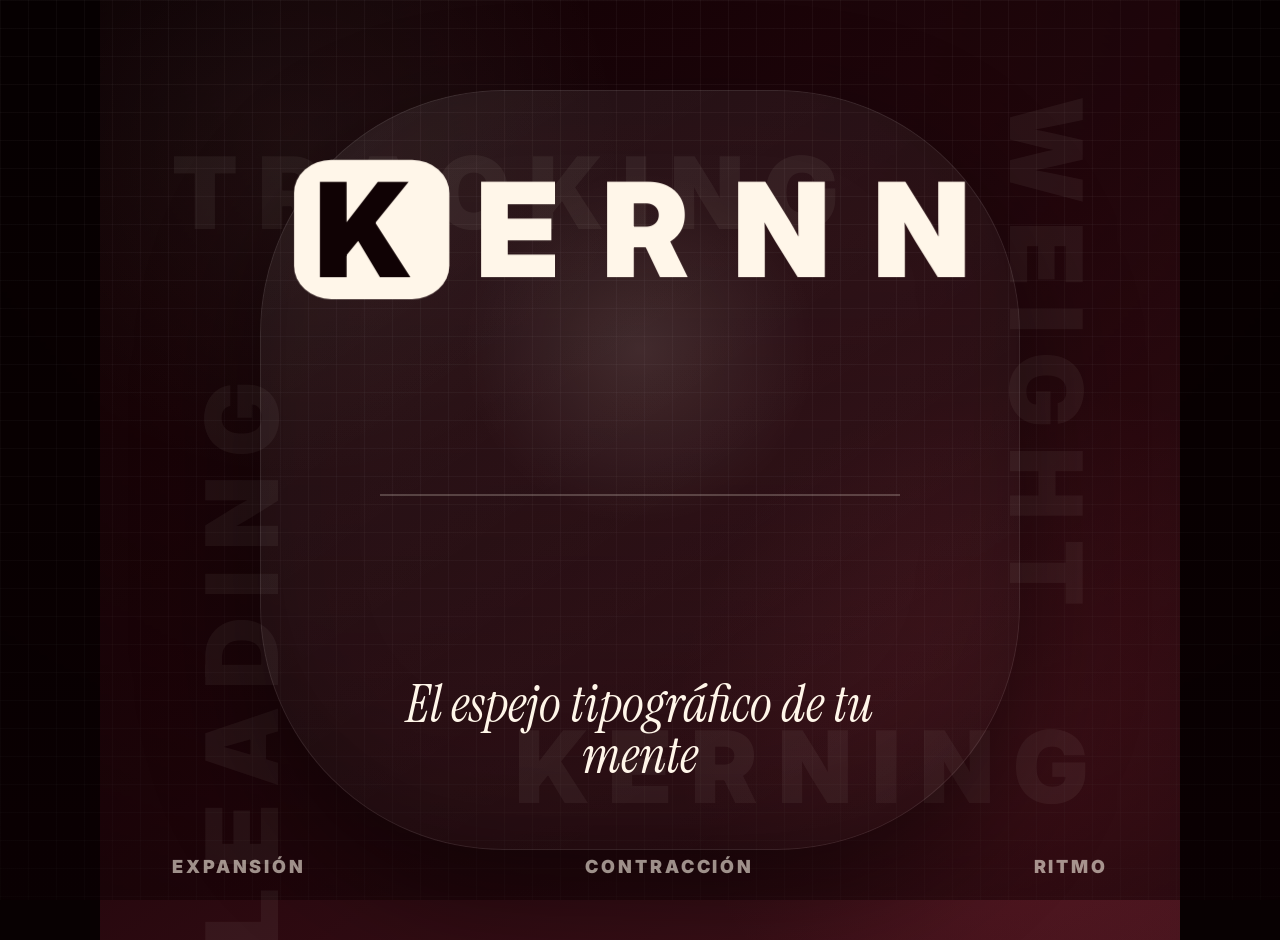
==== commit 88a280a4: "NUEVOOOOO" ====
--- a/index.html
+++ b/index.html
@@ -2,386 +2,264 @@
 <html lang="es">
 <head>
   <meta charset="UTF-8" />
-  <meta
-    name="viewport"
-    content="width=device-width, initial-scale=1.0, viewport-fit=cover"
-  />
-
+  <meta name="viewport" content="width=device-width, initial-scale=1.0, viewport-fit=cover" />
   <title>KERNN OS</title>
-
   <link rel="stylesheet" href="style.css" />
 </head>
 
 <body>
-
-  <main class="app">
-
-    <!-- SPLASH -->
-
-    <section class="screen splash is-active" id="splash">
-
-      <div class="grid"></div>
-
-      <div class="ambient ambient-a"></div>
-      <div class="ambient ambient-b"></div>
-
-      <button class="splash-trigger" id="splashBtn">
-
-        <div class="hero-word">
-
+  <main class="app" id="app">
+
+    <!-- PANTALLA 1: SPLASH SCREEN -->
+    <section class="screen splash-screen is-active" id="splashScreen">
+
+      <div class="system-grid" aria-hidden="true"></div>
+
+      <div class="typographic-background" aria-hidden="true">
+        <span>TRACKING</span>
+        <span>WEIGHT</span>
+        <span>LEADING</span>
+        <span>KERNING</span>
+      </div>
+
+      <button class="splash-core" id="splashButton" type="button" aria-label="Ingresar a KERNN">
+
+        <div class="kernn-word kernn-word-splash" id="splashWord">
           <span>K</span>
           <span>E</span>
           <span>R</span>
           <span>N</span>
           <span>N</span>
-
-        </div>
-
-        <div class="hero-sub">
-
-          <p>
-            El espejo tipográfico de tu mente
-          </p>
-
-        </div>
+        </div>
+
+        <div class="splash-axis-line" aria-hidden="true"></div>
+
+        <p class="splash-subtitle">
+          El espejo tipográfico de tu mente
+        </p>
 
       </button>
 
-      <div class="splash-axis">
-
-        <span>TRACKING</span>
-        <span>WEIGHT</span>
-        <span>LEADING</span>
-
+      <div class="splash-footer" aria-hidden="true">
+        <span>expansión</span>
+        <span>contracción</span>
+        <span>ritmo</span>
       </div>
 
     </section>
 
-    <!-- LOGIN -->
-
-    <section class="screen login" id="login">
-
-      <div class="grid"></div>
-
-      <div class="login-top">
-
-        <div class="login-word">
-
+    <!-- PANTALLA 2: LOGIN -->
+    <section class="screen login-screen" id="loginScreen">
+
+      <div class="system-grid" aria-hidden="true"></div>
+
+      <header class="login-header">
+
+        <div class="kernn-word kernn-word-login" id="loginWord">
           <span>K</span>
           <span>E</span>
           <span>R</span>
           <span>N</span>
           <span>N</span>
-
         </div>
 
         <p>
-          La expansión se transforma en sistema.
+          La identidad se ordena como interfaz.
         </p>
 
-      </div>
-
-      <section class="login-panel">
-
-        <span class="system-label">
-          02 / acceso
+      </header>
+
+      <section class="login-form-panel">
+
+        <span class="ui-label">
+          acceso privado
         </span>
 
         <h1>
           Iniciar sesión
         </h1>
 
-        <label>
-          Correo
-        </label>
-
-        <div class="field">
-
-          <i></i>
-
-          <input
-            type="email"
-            value="nombre@mail.com"
-          />
-
-        </div>
-
-        <label>
-          Contraseña
-        </label>
-
-        <div class="field">
-
-          <i></i>
-
-          <input
-            type="password"
-            value="12345678"
-          />
-
-        </div>
-
-        <button class="enter-button" id="enterBtn">
-
-          <span>
-            ENTRAR
-          </span>
-
-          <b>
-            →
-          </b>
-
-        </button>
+        <form>
+
+          <label for="email">
+            Correo
+          </label>
+
+          <div class="input-line">
+            <span aria-hidden="true"></span>
+            <input id="email" type="email" value="nombre@mail.com" />
+          </div>
+
+          <label for="password">
+            Contraseña
+          </label>
+
+          <div class="input-line">
+            <span aria-hidden="true"></span>
+            <input id="password" type="password" value="12345678" />
+          </div>
+
+          <button class="primary-button" id="enterButton" type="button">
+            <span>ENTRAR</span>
+            <b>→</b>
+          </button>
+
+        </form>
 
       </section>
 
     </section>
 
-    <!-- HOME -->
-
-    <section class="screen home" id="home">
-
-      <div class="grid"></div>
-
-      <div class="progress" id="progress"></div>
-
-      <!-- HEADER -->
+    <!-- PANTALLA 3: HOME -->
+    <section class="screen home-screen" id="homeScreen">
+
+      <div class="system-grid" aria-hidden="true"></div>
+      <div class="scroll-progress" id="scrollProgress"></div>
 
       <header class="home-header">
 
-        <button class="menu-button" id="menuBtn">
-
-          <i></i>
-          <i></i>
-          <i></i>
-
-        </button>
-
-        <div class="header-logo">
-
+        <button class="menu-button" id="menuButton" type="button" aria-label="Abrir menú">
+          <span></span>
+          <span></span>
+          <span></span>
+        </button>
+
+        <div class="kernn-word kernn-word-home" id="homeWord">
           <span>K</span>
           <span>E</span>
           <span>R</span>
           <span>N</span>
           <span>N</span>
-
-        </div>
-
-        <button class="focus-button" id="focusBtn">
-          ◎
+        </div>
+
+        <button class="profile-button" type="button" aria-label="Perfil">
+          ◌
         </button>
 
       </header>
 
-      <!-- MENU -->
-
-      <aside class="menu" id="menu">
-
-        <button class="close-menu" id="closeMenu">
+      <aside class="side-menu" id="sideMenu">
+
+        <button class="close-menu" id="closeMenu" type="button" aria-label="Cerrar menú">
           ×
         </button>
 
-        <h2>
-          KERNN OS
-        </h2>
+        <div class="kernn-word kernn-word-menu">
+          <span>K</span>
+          <span>E</span>
+          <span>R</span>
+          <span>N</span>
+          <span>N</span>
+        </div>
 
         <nav>
-
-          <button data-jump="intro">
-            Inicio
-          </button>
-
-          <button data-jump="transition">
-            Proceso
-          </button>
-
-          <button data-jump="metrics">
-            Métricas
-          </button>
-
-          <button data-jump="reading">
-            Lectura
-          </button>
-
+          <button type="button" data-section="homeIntro">Inicio</button>
+          <button type="button" data-section="typographicProcess">Proceso</button>
+          <button type="button" data-section="axisSystem">Actividad</button>
+          <button type="button" data-section="readingSystem">Perfil</button>
         </nav>
 
-        <p>
-          La escritura emocional se transforma en comportamiento tipográfico.
-        </p>
-
       </aside>
 
-      <div class="menu-backdrop" id="menuBackdrop"></div>
-
-      <!-- HERO -->
-
-      <section class="intro reveal" id="intro">
-
-        <span class="section-label">
-          03 / sistema activo
+      <div class="menu-overlay" id="menuOverlay"></div>
+
+      <section class="home-intro reveal-section" id="homeIntro">
+
+        <span class="ui-label dark">
+          sistema activo
         </span>
 
-        <h1 class="main-title" id="mainTitle">
+        <h1 class="variable-heading" id="variableHeading">
           Comienza a escribir
         </h1>
 
         <p>
-          El tracking, el peso y el interlineado dejan de ser recursos visuales y pasan a funcionar como señales emocionales.
+          Registrá tu estado emocional a través del ritmo, el espaciado y la intensidad de tu escritura.
         </p>
 
-        <button class="write-button" id="writeBtn">
-
-          <i></i>
-
-        </button>
-
-        <div class="writing-panel" id="writingPanel">
-
-          <small>
-            Entrada rápida
-          </small>
-
+        <button class="write-button" id="writeButton" type="button" aria-label="Comenzar escritura">
+          <span></span>
+        </button>
+
+        <div class="quick-entry" id="quickEntry">
+          <small>Entrada rápida</small>
           <p contenteditable="true">
-            Hoy mi escritura se siente más abierta, pero todavía busca ritmo...
+            Hoy mi escritura se siente abierta, pero todavía busca un ritmo propio...
           </p>
-
-        </div>
-
-      </section>
-
-      <!-- TRANSITION SCROLL -->
-
-      <section class="transition-scroll" id="transition">
-
-        <div class="sticky-transition">
-
-          <span class="transition-kicker">
+        </div>
+
+      </section>
+
+      <section class="typographic-process" id="typographicProcess">
+
+        <div class="sticky-process">
+
+          <span class="ui-label">
             recorrido tipográfico
           </span>
 
-          <h2 id="transitionTitle">
+          <h2 id="processTitle">
             La palabra se expande.
           </h2>
 
-          <div class="moving-word" id="movingWord">
-
+          <div class="kernn-word kernn-word-process" id="processWord">
             <span>K</span>
             <span>E</span>
             <span>R</span>
             <span>N</span>
             <span>N</span>
-
-          </div>
-
-          <div class="transition-lines">
-
-            <i></i>
-            <i></i>
-            <i></i>
-
-          </div>
-
-          <p id="transitionText">
-
-            El splash trabaja la expansión: la identidad aparece como materia tipográfica.
-
-          </p>
-
-        </div>
-
-      </section>
-
-      <!-- METRICS -->
-
-      <section class="metrics reveal" id="metrics">
-
-        <div class="metrics-top">
-
-          <span>
-            ejes tipográficos
-          </span>
-
-          <h2>
-            La emoción se mide como forma
-          </h2>
-
-        </div>
-
-        <article class="metric-row">
-
-          <p>
-            Tracking
-          </p>
-
-          <div>
-            <i></i>
-          </div>
-
-          <b>
-            +0.02
-          </b>
-
-        </article>
-
-        <article class="metric-row">
-
-          <p>
-            Weight
-          </p>
-
-          <div>
-            <i></i>
-          </div>
-
-          <b>
-            410
-          </b>
-
-        </article>
-
-        <article class="metric-row">
-
-          <p>
-            Leading
-          </p>
-
-          <div>
-            <i></i>
-          </div>
-
-          <b>
-            1.30
-          </b>
-
-        </article>
-
-      </section>
-
-      <!-- MARQUEE -->
-
-      <section class="marquee-wrap">
-
-        <div class="marquee">
-
-          <span>
-            TRACKING / WEIGHT / LEADING / RHYTHM / DENSITY /
-          </span>
-
-          <span>
-            TRACKING / WEIGHT / LEADING / RHYTHM / DENSITY /
-          </span>
-
-        </div>
-
-      </section>
-
-      <!-- READING -->
-
-      <section class="reading reveal" id="reading">
-
-        <article class="card dark">
-
-          <span class="card-label">
+          </div>
+
+          <div class="process-lines" aria-hidden="true">
+            <span></span>
+            <span></span>
+            <span></span>
+          </div>
+
+        </div>
+
+      </section>
+
+      <section class="axis-system reveal-section" id="axisSystem">
+
+        <span class="ui-label">
+          ejes tipográficos
+        </span>
+
+        <h2>
+          La emoción se mide como forma
+        </h2>
+
+        <article class="axis-row" data-axis="tracking">
+          <p>Tracking</p>
+          <div><span></span></div>
+          <b>+0.02</b>
+        </article>
+
+        <article class="axis-row" data-axis="weight">
+          <p>Weight</p>
+          <div><span></span></div>
+          <b>410</b>
+        </article>
+
+        <article class="axis-row" data-axis="leading">
+          <p>Leading</p>
+          <div><span></span></div>
+          <b>1.30</b>
+        </article>
+
+      </section>
+
+      <section class="kinetic-strip" aria-hidden="true">
+        <span>TRACKING / WEIGHT / LEADING / RHYTHM / DENSITY /</span>
+        <span>TRACKING / WEIGHT / LEADING / RHYTHM / DENSITY /</span>
+      </section>
+
+      <section class="reading-system reveal-section" id="readingSystem">
+
+        <article class="reading-card dark-card">
+
+          <span class="ui-label">
             núcleo
           </span>
 
@@ -390,14 +268,14 @@
           </h2>
 
           <p>
-            La pregunta aparece cuando el registro baja en intensidad pero aumenta en repetición.
+            Una pregunta diaria generada desde el comportamiento de tu escritura.
           </p>
 
         </article>
 
-        <article class="card light">
-
-          <span class="card-label dark-text">
+        <article class="reading-card light-card">
+
+          <span class="ui-label dark">
             última entrada
           </span>
 
@@ -415,84 +293,41 @@
 
         </article>
 
-        <article class="card dark wide">
-
-          <span class="card-label">
+        <article class="reading-card dark-card wide-card">
+
+          <span class="ui-label">
             ritmo semanal
           </span>
 
-          <div class="bars">
-
-            <i></i>
-            <i></i>
-            <i></i>
-            <i></i>
-            <i></i>
-            <i></i>
-            <i></i>
-
-          </div>
-
-        </article>
-
-      </section>
-
-      <!-- FINAL -->
-
-      <section class="final reveal">
-
-        <span>
-          continuidad vertical
-        </span>
-
-        <h2>
-          La interfaz no cambia de pantalla: se transforma.
-        </h2>
-
-        <p>
-          El mismo comportamiento tipográfico continúa entre splash, login y home mediante expansión, contracción y reorganización de la grilla.
-        </p>
-
-      </section>
-
-      <!-- FOOTER -->
+          <div class="bar-system" aria-hidden="true">
+            <span></span>
+            <span></span>
+            <span></span>
+            <span></span>
+            <span></span>
+            <span></span>
+            <span></span>
+          </div>
+
+        </article>
+
+      </section>
 
       <footer class="bottom-nav">
 
-        <button class="active" data-jump="intro">
-
-          <span>
-            ⌂
-          </span>
-
-          <p>
-            Inicio
-          </p>
-
-        </button>
-
-        <button data-jump="transition">
-
-          <span>
-            ≋
-          </span>
-
-          <p>
-            Actividad
-          </p>
-
-        </button>
-
-        <button data-jump="reading">
-
-          <span>
-            ◉
-          </span>
-
-          <p>
-            Perfil
-          </p>
-
+        <button class="active" type="button" data-section="homeIntro">
+          <span>⌂</span>
+          <p>Inicio</p>
+        </button>
+
+        <button type="button" data-section="axisSystem">
+          <span>≋</span>
+          <p>Actividad</p>
+        </button>
+
+        <button type="button" data-section="readingSystem">
+          <span>◉</span>
+          <p>Perfil</p>
         </button>
 
       </footer>
@@ -502,6 +337,5 @@
   </main>
 
   <script src="script.js"></script>
-
 </body>
 </html>
--- a/style.css
+++ b/style.css
@@ -1,795 +1,991 @@
-@import url('https://fonts.googleapis.com/css2?family=Instrument+Serif:ital@0;1&family=Inter:wght@400;500;600;700;800;900&display=swap');
-
-:root{
-  --bg:#120305;
-  --bg2:#2b0810;
-  --bg3:#4a141d;
-  --cream:#fff7eb;
-  --sand:#e5c8ab;
-  --muted:#b89f97;
-  --line:rgba(255,255,255,.1);
-  --x:clamp(22px,6vw,72px);
-  --radius:clamp(28px,7vw,54px);
-  --serif:"Instrument Serif",serif;
-  --sans:"Inter",sans-serif;
-}
-
-*{
-  box-sizing:border-box;
-  -webkit-tap-highlight-color:transparent;
+@import url("https://fonts.googleapis.com/css2?family=Instrument+Serif:ital@0;1&family=Inter:wght@400;500;600;700;800;900&display=swap");
+
+:root {
+  --bg: #100204;
+  --bg-2: #25070d;
+  --bg-3: #44131c;
+
+  --cream: #fff6e9;
+  --cream-soft: #f4e2cd;
+  --sand: #dcc0a2;
+
+  --wine: #4b111c;
+  --red: #e94a5f;
+
+  --muted: rgba(255, 246, 233, 0.58);
+  --muted-dark: rgba(16, 2, 4, 0.58);
+
+  --grid: rgba(255, 255, 255, 0.055);
+  --line: rgba(255, 255, 255, 0.12);
+
+  --x: clamp(22px, 6vw, 72px);
+  --gap: clamp(22px, 5vw, 56px);
+  --radius: clamp(28px, 7vw, 58px);
+
+  --sans: "Inter", sans-serif;
+  --serif: "Instrument Serif", serif;
+}
+
+/* RESET */
+
+* {
+  margin: 0;
+  padding: 0;
+  box-sizing: border-box;
+  -webkit-tap-highlight-color: transparent;
 }
 
 html,
-body{
-  margin:0;
-  overflow-x:hidden;
-  background:#080102;
-  font-family:var(--sans);
-}
-
-body{
-  color:var(--cream);
+body {
+  width: 100%;
+  min-height: 100%;
+  overflow-x: hidden;
+  background: #080102;
+  font-family: var(--sans);
+}
+
+body {
+  color: var(--cream);
 }
 
 button,
-input{
-  font-family:inherit;
-}
-
-button{
-  border:none;
-  cursor:pointer;
-}
-
-.app{
-  width:100%;
-  max-width:1080px;
-  margin:0 auto;
-  overflow-x:hidden;
-}
-
-.screen{
-  display:none;
-  position:relative;
-  min-height:100vh;
+input {
+  font-family: inherit;
+}
+
+button {
+  border: 0;
+  cursor: pointer;
+}
+
+input {
+  border: 0;
+  outline: 0;
+}
+
+/* BASE APP */
+
+.app {
+  width: 100%;
+  max-width: 1080px;
+  margin: 0 auto;
+  overflow-x: hidden;
+  background: var(--bg);
+}
+
+.screen {
+  display: none;
+  position: relative;
+  width: 100%;
+  min-height: 100vh;
+  overflow: hidden;
   background:
-  radial-gradient(circle at 10% 20%,rgba(255,255,255,.05),transparent 25%),
-  radial-gradient(circle at 90% 80%,rgba(255,255,255,.04),transparent 20%),
-  linear-gradient(145deg,var(--bg),var(--bg2) 45%,var(--bg3));
-}
-
-.screen.is-active{
-  display:block;
-}
-
-.grid{
-  position:fixed;
-  inset:0;
-  pointer-events:none;
-  opacity:.08;
+    radial-gradient(circle at 18% 16%, rgba(255, 246, 233, 0.055), transparent 28%),
+    radial-gradient(circle at 86% 78%, rgba(233, 74, 95, 0.14), transparent 30%),
+    linear-gradient(145deg, var(--bg), var(--bg-2) 48%, var(--bg-3));
+}
+
+.screen.is-active {
+  display: block;
+}
+
+/* BACKGROUND SYSTEM */
+
+.system-grid {
+  position: fixed;
+  inset: 0;
+  z-index: 0;
+  pointer-events: none;
+  opacity: 0.75;
   background-image:
-  linear-gradient(90deg,rgba(255,255,255,.08) 1px,transparent 1px),
-  linear-gradient(rgba(255,255,255,.06) 1px,transparent 1px);
-  background-size:30px 30px;
-}
-
-.ambient{
-  position:absolute;
-  border-radius:50%;
-  filter:blur(120px);
-}
-
-.ambient-a{
-  width:280px;
-  height:280px;
-  top:-100px;
-  right:-80px;
-  background:#6b1b28;
-}
-
-.ambient-b{
-  width:220px;
-  height:220px;
-  bottom:0;
-  left:-100px;
-  background:#b26b4c;
+    linear-gradient(90deg, var(--grid) 1px, transparent 1px),
+    linear-gradient(var(--grid) 1px, transparent 1px);
+  background-size: 28px 28px;
+}
+
+.system-grid::after {
+  content: "";
+  position: absolute;
+  inset: 0;
+  background:
+    linear-gradient(180deg, rgba(16, 2, 4, 0), rgba(16, 2, 4, 0.55)),
+    radial-gradient(circle at center, transparent 45%, rgba(0, 0, 0, 0.28));
+}
+
+/* GLOBAL TYPOGRAPHY */
+
+.kernn-word {
+  display: flex;
+  align-items: center;
+  font-weight: 900;
+  line-height: 0.9;
+  text-transform: uppercase;
+}
+
+.kernn-word span {
+  display: inline-block;
+  will-change: transform, letter-spacing;
+}
+
+.kernn-word span:first-child {
+  color: var(--bg);
+  background: var(--cream);
+  border-radius: 24%;
+  padding: 0.08em 0.16em;
+}
+
+.ui-label {
+  display: inline-block;
+  margin-bottom: 18px;
+  color: var(--muted);
+  font-size: clamp(10px, 2.3vw, 20px);
+  font-weight: 900;
+  line-height: 1;
+  letter-spacing: 0.16em;
+  text-transform: uppercase;
+}
+
+.ui-label.dark {
+  color: var(--muted-dark);
 }
 
 /* SPLASH */
 
-.splash{
-  display:grid;
-  place-items:center;
-  padding:10vh var(--x);
-}
-
-.splash-trigger{
-  width:min(78vw,760px);
-  aspect-ratio:1/1;
-  border-radius:32%;
-  background:rgba(255,255,255,.05);
-  backdrop-filter:blur(20px);
-  display:grid;
-  place-items:center;
+.splash-screen.is-active {
+  display: grid;
+  place-items: center;
+}
+
+.splash-screen {
+  min-height: 100vh;
+  padding: 10vh var(--x);
+}
+
+.typographic-background {
+  position: absolute;
+  inset: 0;
+  z-index: 1;
+  pointer-events: none;
+  overflow: hidden;
+}
+
+.typographic-background span {
+  position: absolute;
+  color: rgba(255, 246, 233, 0.055);
+  font-size: clamp(32px, 8vw, 100px);
+  font-weight: 900;
+  letter-spacing: 0.2em;
+  text-transform: uppercase;
+  animation: backgroundTracking 4.2s ease-in-out infinite alternate;
+}
+
+.typographic-background span:nth-child(1) {
+  top: 14%;
+  left: var(--x);
+}
+
+.typographic-background span:nth-child(2) {
+  top: 32%;
+  right: -12%;
+  transform: rotate(90deg);
+}
+
+.typographic-background span:nth-child(3) {
+  bottom: 24%;
+  left: -14%;
+  transform: rotate(-90deg);
+}
+
+.typographic-background span:nth-child(4) {
+  bottom: 12%;
+  right: var(--x);
+}
+
+@keyframes backgroundTracking {
+  from {
+    letter-spacing: 0.1em;
+    opacity: 0.35;
+  }
+
+  to {
+    letter-spacing: 0.32em;
+    opacity: 0.9;
+  }
+}
+
+.splash-core {
+  position: relative;
+  z-index: 3;
+  width: min(78vw, 760px);
+  aspect-ratio: 1 / 1;
+  border-radius: 32%;
+  display: grid;
+  place-items: center;
+  color: var(--cream);
+  background:
+    radial-gradient(circle at 50% 34%, rgba(255, 246, 233, 0.11), transparent 28%),
+    linear-gradient(145deg, rgba(255, 255, 255, 0.075), rgba(255, 255, 255, 0.018));
   box-shadow:
-  inset 0 0 0 1px rgba(255,255,255,.08),
-  0 40px 120px rgba(0,0,0,.45);
-}
-
-.hero-word{
-  display:flex;
-  gap:clamp(8px,2vw,24px);
-  font-size:clamp(48px,11vw,120px);
-  font-weight:900;
-  letter-spacing:.14em;
-  animation:expand 2.2s ease-in-out infinite alternate;
-}
-
-.hero-word span:first-child{
-  background:var(--cream);
-  color:var(--bg);
-  padding:.08em .16em;
-  border-radius:24%;
-}
-
-@keyframes expand{
-  from{
-    gap:8px;
-    transform:scale(.98);
-  }
-  to{
-    gap:30px;
-    transform:scale(1.02);
-  }
-}
-
-.hero-sub{
-  margin-top:20px;
-}
-
-.hero-sub p{
-  margin:0;
-  font-family:var(--serif);
-  font-style:italic;
-  font-size:clamp(24px,5vw,52px);
-  line-height:.95;
-}
-
-.splash-axis{
-  position:absolute;
-  bottom:8vh;
-  left:var(--x);
-  right:var(--x);
-  display:flex;
-  justify-content:space-between;
-  color:rgba(255,255,255,.5);
-  font-size:12px;
-  font-weight:900;
-  letter-spacing:.16em;
+    inset 0 0 0 1px rgba(255, 255, 255, 0.09),
+    inset 0 -36px 100px rgba(0, 0, 0, 0.22),
+    0 44px 120px rgba(0, 0, 0, 0.44);
+  animation: splashBreath 2.6s ease-in-out infinite alternate;
+}
+
+@keyframes splashBreath {
+  from {
+    transform: scale(0.975);
+  }
+
+  to {
+    transform: scale(1.018);
+  }
+}
+
+.kernn-word-splash {
+  gap: clamp(8px, 2vw, 26px);
+  font-size: clamp(50px, 12vw, 130px);
+  letter-spacing: 0.12em;
+  animation: splashTracking 2.6s ease-in-out infinite alternate;
+}
+
+@keyframes splashTracking {
+  from {
+    gap: clamp(4px, 1vw, 12px);
+    letter-spacing: 0.02em;
+  }
+
+  to {
+    gap: clamp(16px, 4vw, 48px);
+    letter-spacing: 0.24em;
+  }
+}
+
+.splash-axis-line {
+  width: min(58vw, 520px);
+  height: 2px;
+  margin-top: clamp(28px, 6vw, 62px);
+  background: rgba(255, 246, 233, 0.22);
+  transform-origin: left center;
+  animation: axisOpen 2.4s ease forwards;
+}
+
+@keyframes axisOpen {
+  from {
+    transform: scaleX(0.12);
+    opacity: 0;
+  }
+
+  to {
+    transform: scaleX(1);
+    opacity: 1;
+  }
+}
+
+.splash-subtitle {
+  max-width: 74%;
+  margin-top: clamp(22px, 5vw, 48px);
+  font-family: var(--serif);
+  font-size: clamp(22px, 5vw, 52px);
+  font-style: italic;
+  line-height: 0.98;
+  color: var(--cream);
+}
+
+.splash-footer {
+  position: absolute;
+  z-index: 4;
+  left: var(--x);
+  right: var(--x);
+  bottom: 7vh;
+  display: flex;
+  justify-content: space-between;
+  color: var(--muted);
+  font-size: clamp(10px, 2.2vw, 18px);
+  font-weight: 900;
+  letter-spacing: 0.16em;
+  text-transform: uppercase;
 }
 
 /* LOGIN */
 
-.login{
-  padding:8vh var(--x);
-}
-
-.login-top{
-  margin-bottom:7vh;
-}
-
-.login-word{
-  display:flex;
-  gap:14px;
-  margin-bottom:20px;
-  font-size:clamp(42px,11vw,96px);
-  font-weight:900;
-  letter-spacing:.18em;
-}
-
-.login-word span:first-child{
-  background:var(--cream);
-  color:var(--bg);
-  padding:.08em .16em;
-  border-radius:22%;
-}
-
-.login-top p{
-  max-width:70%;
-  margin:0;
-  font-family:var(--serif);
-  font-style:italic;
-  font-size:clamp(28px,6vw,54px);
-  line-height:.95;
-}
-
-.login-panel{
-  padding:clamp(30px,7vw,70px);
-  border-radius:var(--radius);
-  background:linear-gradient(145deg,var(--cream),var(--sand));
-  color:var(--bg);
-  box-shadow:0 40px 120px rgba(0,0,0,.4);
-}
-
-.system-label{
-  font-size:12px;
-  font-weight:900;
-  letter-spacing:.16em;
-  text-transform:uppercase;
-}
-
-.login-panel h1{
-  margin:14px 0 36px;
-  font-size:clamp(40px,9vw,74px);
-  line-height:.9;
-}
-
-label{
-  display:block;
-  margin-bottom:10px;
-  font-size:14px;
-  font-weight:700;
-}
-
-.field{
-  height:70px;
-  margin-bottom:24px;
-  border:2px solid rgba(0,0,0,.15);
-  border-radius:24px;
-  display:flex;
-  align-items:center;
-  padding:0 20px;
-  background:rgba(255,255,255,.55);
-}
-
-.field i{
-  width:22px;
-  height:22px;
-  margin-right:14px;
-  border-radius:30%;
-  background:var(--bg);
-}
-
-.field input{
-  width:100%;
-  border:none;
-  outline:none;
-  background:transparent;
-  font-size:16px;
-}
-
-.enter-button{
-  width:100%;
-  height:76px;
-  border-radius:28px;
-  display:flex;
-  align-items:center;
-  justify-content:center;
-  gap:60px;
-  background:var(--bg);
-  color:var(--cream);
-}
-
-.enter-button span{
-  font-weight:900;
-  letter-spacing:.18em;
-}
-
-.enter-button b{
-  font-size:34px;
-  font-weight:300;
+.login-screen {
+  padding: 8vh var(--x);
+}
+
+.login-header {
+  position: relative;
+  z-index: 3;
+  margin-bottom: 7vh;
+}
+
+.kernn-word-login {
+  gap: clamp(8px, 2vw, 22px);
+  margin-bottom: 18px;
+  font-size: clamp(42px, 11vw, 92px);
+  letter-spacing: 0.18em;
+}
+
+.login-header p {
+  max-width: 76%;
+  font-family: var(--serif);
+  font-size: clamp(26px, 6vw, 56px);
+  font-style: italic;
+  line-height: 0.96;
+  color: var(--cream);
+}
+
+.login-form-panel {
+  position: relative;
+  z-index: 3;
+  padding: clamp(34px, 8vw, 82px);
+  border-radius: var(--radius);
+  color: var(--bg);
+  background:
+    radial-gradient(circle at 88% 12%, rgba(233, 74, 95, 0.12), transparent 22%),
+    linear-gradient(145deg, var(--cream), var(--sand));
+  box-shadow: 0 38px 110px rgba(0, 0, 0, 0.42);
+}
+
+.login-form-panel h1 {
+  margin-bottom: clamp(30px, 7vw, 58px);
+  font-size: clamp(38px, 8vw, 72px);
+  line-height: 0.92;
+  letter-spacing: -0.05em;
+}
+
+.login-form-panel label {
+  display: block;
+  margin-bottom: 10px;
+  color: rgba(16, 2, 4, 0.82);
+  font-size: clamp(13px, 3vw, 22px);
+  font-weight: 700;
+}
+
+.input-line {
+  height: clamp(60px, 13vw, 100px);
+  margin-bottom: clamp(24px, 5vw, 46px);
+  padding: 0 clamp(16px, 4vw, 28px);
+  border: 2px solid rgba(16, 2, 4, 0.22);
+  border-radius: clamp(18px, 4vw, 30px);
+  display: flex;
+  align-items: center;
+  background: rgba(255, 255, 255, 0.54);
+}
+
+.input-line span {
+  width: clamp(22px, 5vw, 42px);
+  height: clamp(22px, 5vw, 42px);
+  margin-right: clamp(12px, 3vw, 24px);
+  flex: 0 0 auto;
+  border-radius: 30%;
+  background: var(--bg);
+}
+
+.input-line input {
+  width: 100%;
+  background: transparent;
+  color: var(--bg);
+  font-size: clamp(16px, 3.8vw, 30px);
+}
+
+.primary-button {
+  width: 100%;
+  height: clamp(70px, 14vw, 116px);
+  border-radius: clamp(22px, 5vw, 34px);
+  display: flex;
+  align-items: center;
+  justify-content: center;
+  gap: clamp(60px, 16vw, 160px);
+  color: var(--cream);
+  background: var(--bg);
+  overflow: hidden;
+}
+
+.primary-button span {
+  font-size: clamp(16px, 3.8vw, 30px);
+  font-weight: 900;
+  letter-spacing: 0.22em;
+}
+
+.primary-button b {
+  font-size: clamp(32px, 7vw, 60px);
+  font-weight: 300;
 }
 
 /* HOME */
 
-.home{
-  min-height:calc(var(--vh,1vh) * 430);
-  padding:0 var(--x) 120px;
-}
-
-.progress{
-  position:fixed;
-  top:0;
-  left:0;
-  width:0;
-  height:4px;
-  z-index:100;
-  background:linear-gradient(90deg,var(--cream),#ff4f6c);
+.home-screen {
+  min-height: calc(var(--vh, 1vh) * 320);
+  padding: 0 var(--x) 124px;
+  overflow: visible;
+}
+
+.scroll-progress {
+  position: fixed;
+  top: 0;
+  left: 0;
+  z-index: 120;
+  width: 0;
+  height: 4px;
+  background: linear-gradient(90deg, var(--cream), var(--red));
 }
 
 /* HEADER */
 
-.home-header{
-  position:sticky;
-  top:0;
-  z-index:90;
-  height:78px;
-  margin:0 calc(var(--x) * -1) 30px;
-  padding:0 var(--x);
-  display:grid;
-  grid-template-columns:1fr auto 1fr;
-  align-items:center;
-  background:rgba(255,247,235,.95);
-  backdrop-filter:blur(18px);
-  color:var(--bg);
-  box-shadow:0 12px 40px rgba(0,0,0,.25);
-}
-
-.header-logo{
-  display:flex;
-  gap:4px;
-  font-size:22px;
-  font-weight:900;
-  letter-spacing:.12em;
+.home-header {
+  position: sticky;
+  top: 0;
+  z-index: 90;
+  height: 78px;
+  margin: 0 calc(var(--x) * -1) var(--gap);
+  padding: 0 var(--x);
+  display: grid;
+  grid-template-columns: 1fr auto 1fr;
+  align-items: center;
+  color: var(--bg);
+  background: rgba(255, 246, 233, 0.97);
+  box-shadow: 0 14px 44px rgba(0, 0, 0, 0.26);
+}
+
+.kernn-word-home {
+  gap: 3px;
+  font-size: clamp(18px, 4.6vw, 38px);
+  letter-spacing: 0.1em;
 }
 
 .menu-button,
-.focus-button{
-  width:44px;
-  height:44px;
-  background:none;
-  color:var(--bg);
-}
-
-.menu-button{
-  display:grid;
-  align-content:center;
-  gap:5px;
-}
-
-.menu-button i{
-  width:30px;
-  height:3px;
-  border-radius:999px;
-  background:var(--bg);
+.profile-button {
+  width: 46px;
+  height: 46px;
+  background: transparent;
+  color: var(--bg);
+}
+
+.menu-button {
+  display: grid;
+  align-content: center;
+  gap: 5px;
+}
+
+.menu-button span {
+  width: 30px;
+  height: 3px;
+  border-radius: 99px;
+  background: var(--bg);
+}
+
+.profile-button {
+  justify-self: end;
+  font-size: 30px;
 }
 
 /* MENU */
 
-.menu{
-  position:fixed;
-  top:0;
-  left:0;
-  width:min(84vw,420px);
-  height:100vh;
-  z-index:200;
-  padding:28px;
-  background:var(--cream);
-  color:var(--bg);
-  transform:translateX(-105%);
-  transition:.45s cubic-bezier(.19,1,.22,1);
-}
-
-.menu.open{
-  transform:translateX(0);
-}
-
-.close-menu{
-  width:44px;
-  height:44px;
-  border-radius:50%;
-  float:right;
-  background:var(--bg);
-  color:var(--cream);
-  font-size:30px;
-}
-
-.menu h2{
-  margin:50px 0 30px;
-  letter-spacing:.18em;
-}
-
-.menu nav{
-  display:grid;
-  gap:14px;
-}
-
-.menu nav button{
-  padding:18px;
-  border-radius:18px;
-  background:rgba(0,0,0,.06);
-  text-align:left;
-  font-weight:900;
-  letter-spacing:.08em;
-}
-
-.menu-backdrop{
-  position:fixed;
-  inset:0;
-  background:rgba(0,0,0,.45);
-  opacity:0;
-  pointer-events:none;
-  z-index:150;
-}
-
-.menu-backdrop.open{
-  opacity:1;
-  pointer-events:auto;
-}
-
-/* HERO */
-
-.intro{
-  position:relative;
-  padding:34px;
-  border-radius:var(--radius);
-  background:linear-gradient(145deg,var(--cream),var(--sand));
-  color:var(--bg);
-  overflow:hidden;
-}
-
-.section-label{
-  font-size:12px;
-  font-weight:900;
-  letter-spacing:.16em;
-}
-
-.main-title{
-  margin:18px 0;
-  font-size:clamp(44px,10vw,86px);
-  line-height:.9;
-  text-transform:uppercase;
-  letter-spacing:var(--tracking,-.06em);
-  transition:letter-spacing .1s linear;
-}
-
-.intro p{
-  max-width:78%;
-  line-height:1.3;
-}
-
-.write-button{
-  position:absolute;
-  right:30px;
-  bottom:30px;
-  width:74px;
-  height:74px;
-  border-radius:28%;
-  display:grid;
-  place-items:center;
-  background:var(--bg);
-}
-
-.write-button i{
-  width:4px;
-  height:30px;
-  background:var(--cream);
-  animation:blink 1s steps(2) infinite;
-}
-
-@keyframes blink{
-  50%{
-    opacity:.2;
-  }
-}
-
-.writing-panel{
-  max-height:0;
-  overflow:hidden;
-  transition:.45s ease;
-}
-
-.writing-panel.open{
-  max-height:240px;
-  margin-top:24px;
-}
-
-.writing-panel p{
-  padding:18px;
-  border-radius:22px;
-  background:rgba(255,255,255,.5);
-  outline:none;
-}
-
-/* TRANSITION */
-
-.transition-scroll{
-  height:calc(var(--vh,1vh) * 240);
-  position:relative;
-  margin:80px 0;
-}
-
-.sticky-transition{
-  position:sticky;
-  top:100px;
-  padding:40px;
-  border-radius:var(--radius);
-  background:rgba(255,255,255,.05);
-  backdrop-filter:blur(18px);
-  overflow:hidden;
-}
-
-.transition-kicker{
-  color:var(--muted);
-  font-size:12px;
-  font-weight:900;
-  letter-spacing:.18em;
-}
-
-.sticky-transition h2{
-  margin:20px 0 40px;
-  font-family:var(--serif);
-  font-style:italic;
-  font-size:clamp(48px,11vw,110px);
-  line-height:.86;
-}
-
-.moving-word{
-  display:flex;
-  justify-content:center;
-  gap:var(--word-gap,8px);
-  margin:8vh 0;
-  font-size:clamp(48px,12vw,140px);
-  font-weight:900;
-  letter-spacing:var(--word-track,.02em);
-  transition:
-  gap .08s linear,
-  letter-spacing .08s linear,
-  transform .08s linear;
-}
-
-.moving-word span:first-child{
-  background:var(--cream);
-  color:var(--bg);
-  padding:.08em .16em;
-  border-radius:22%;
-}
-
-.transition-lines{
-  display:grid;
-  gap:14px;
-}
-
-.transition-lines i{
-  width:var(--line-width,20%);
-  height:8px;
-  border-radius:999px;
-  background:var(--cream);
-  transition:width .08s linear;
-}
-
-.transition-lines i:nth-child(2){
-  opacity:.5;
-}
-
-.transition-lines i:nth-child(3){
-  opacity:.2;
-}
-
-.sticky-transition p{
-  max-width:80%;
-  margin-top:30px;
-  color:var(--muted);
-  line-height:1.4;
-}
-
-/* METRICS */
-
-.metrics{
-  padding:34px;
-  border-radius:var(--radius);
-  background:rgba(255,255,255,.05);
-  backdrop-filter:blur(18px);
-}
-
-.metrics-top h2,
-.final h2{
-  margin:12px 0 34px;
-  font-family:var(--serif);
-  font-style:italic;
-  font-size:clamp(42px,9vw,82px);
-  line-height:.9;
-}
-
-.metric-row{
-  display:grid;
-  grid-template-columns:1fr 2fr auto;
-  gap:16px;
-  align-items:center;
-  padding:18px 0;
-  border-bottom:1px solid var(--line);
-}
-
-.metric-row div{
-  height:8px;
-  border-radius:999px;
-  overflow:hidden;
-  background:rgba(255,255,255,.08);
-}
-
-.metric-row i{
-  display:block;
-  height:100%;
-  width:var(--metric,40%);
-  background:var(--cream);
-  transition:width .1s linear;
-}
-
-/* MARQUEE */
-
-.marquee-wrap{
-  overflow:hidden;
-  margin:80px calc(var(--x) * -1);
-}
-
-.marquee{
-  display:flex;
-  gap:40px;
-  white-space:nowrap;
-  color:rgba(255,255,255,.25);
-  font-size:clamp(28px,8vw,90px);
-  font-weight:900;
-  letter-spacing:.12em;
-}
-
-.marquee span{
-  animation:marquee 12s linear infinite;
-}
-
-@keyframes marquee{
-  from{
-    transform:translateX(0);
-  }
-  to{
-    transform:translateX(-100%);
+.side-menu {
+  position: fixed;
+  top: 0;
+  left: 0;
+  z-index: 150;
+  width: min(84vw, 440px);
+  height: 100vh;
+  padding: 28px;
+  color: var(--bg);
+  background: var(--cream);
+  transform: translateX(-105%);
+  transition: transform 0.45s cubic-bezier(0.19, 1, 0.22, 1);
+  box-shadow: 28px 0 90px rgba(0, 0, 0, 0.38);
+}
+
+.side-menu.open {
+  transform: translateX(0);
+}
+
+.close-menu {
+  width: 44px;
+  height: 44px;
+  float: right;
+  border-radius: 50%;
+  color: var(--cream);
+  background: var(--bg);
+  font-size: 30px;
+}
+
+.kernn-word-menu {
+  clear: both;
+  gap: 6px;
+  margin: 80px 0 38px;
+  font-size: 32px;
+  letter-spacing: 0.12em;
+}
+
+.side-menu nav {
+  display: grid;
+  gap: 14px;
+}
+
+.side-menu nav button {
+  padding: 18px;
+  border-radius: 18px;
+  color: var(--bg);
+  background: rgba(16, 2, 4, 0.07);
+  text-align: left;
+  font-size: 16px;
+  font-weight: 900;
+  letter-spacing: 0.08em;
+  text-transform: uppercase;
+}
+
+.menu-overlay {
+  position: fixed;
+  inset: 0;
+  z-index: 130;
+  background: rgba(0, 0, 0, 0.45);
+  opacity: 0;
+  pointer-events: none;
+  transition: opacity 0.32s ease;
+}
+
+.menu-overlay.open {
+  opacity: 1;
+  pointer-events: auto;
+}
+
+/* HOME INTRO */
+
+.home-intro {
+  position: relative;
+  z-index: 3;
+  padding: clamp(30px, 7vw, 70px);
+  border-radius: var(--radius);
+  color: var(--bg);
+  background:
+    radial-gradient(circle at 86% 18%, rgba(233, 74, 95, 0.13), transparent 22%),
+    linear-gradient(145deg, var(--cream), var(--sand));
+  box-shadow: 0 34px 95px rgba(0, 0, 0, 0.36);
+  overflow: hidden;
+}
+
+.home-intro::after {
+  content: "Aa";
+  position: absolute;
+  right: 12%;
+  bottom: -20%;
+  z-index: 0;
+  color: rgba(16, 2, 4, 0.055);
+  font-family: var(--serif);
+  font-size: clamp(120px, 30vw, 300px);
+  font-style: italic;
+}
+
+.variable-heading {
+  position: relative;
+  z-index: 2;
+  max-width: 82%;
+  margin-bottom: 18px;
+  font-size: clamp(44px, 10vw, 90px);
+  line-height: 0.9;
+  letter-spacing: var(--home-tracking, -0.06em);
+  text-transform: uppercase;
+}
+
+.home-intro > p {
+  position: relative;
+  z-index: 2;
+  max-width: 78%;
+  color: rgba(16, 2, 4, 0.72);
+  font-size: clamp(15px, 3.4vw, 28px);
+  line-height: 1.28;
+}
+
+.write-button {
+  position: absolute;
+  right: clamp(30px, 7vw, 70px);
+  bottom: clamp(30px, 7vw, 70px);
+  z-index: 3;
+  width: clamp(70px, 15vw, 132px);
+  height: clamp(70px, 15vw, 132px);
+  border-radius: 30%;
+  display: grid;
+  place-items: center;
+  background: var(--bg);
+  box-shadow: 0 22px 54px rgba(16, 2, 4, 0.34);
+}
+
+.write-button span {
+  width: 18%;
+  height: 48%;
+  background: var(--cream);
+  animation: caretBlink 1s steps(2) infinite;
+}
+
+@keyframes caretBlink {
+  50% {
+    opacity: 0.22;
+  }
+}
+
+.quick-entry {
+  position: relative;
+  z-index: 3;
+  max-height: 0;
+  overflow: hidden;
+  transition: max-height 0.45s ease, margin-top 0.45s ease;
+}
+
+.quick-entry.open {
+  max-height: 240px;
+  margin-top: 26px;
+}
+
+.quick-entry small {
+  display: block;
+  margin-bottom: 10px;
+  color: var(--muted-dark);
+  font-size: 12px;
+  font-weight: 900;
+  letter-spacing: 0.14em;
+  text-transform: uppercase;
+}
+
+.quick-entry p {
+  padding: 18px;
+  border-radius: 22px;
+  background: rgba(255, 255, 255, 0.46);
+  outline: none;
+}
+
+/* TYPOGRAPHIC PROCESS */
+
+.typographic-process {
+  position: relative;
+  z-index: 3;
+  height: calc(var(--vh, 1vh) * 210);
+  margin: calc(var(--gap) * 2) 0;
+}
+
+.sticky-process {
+  position: sticky;
+  top: 96px;
+  min-height: 70vh;
+  padding: clamp(34px, 7vw, 74px);
+  border-radius: var(--radius);
+  color: var(--cream);
+  background:
+    radial-gradient(circle at 80% 0%, rgba(255, 246, 233, 0.08), transparent 28%),
+    linear-gradient(145deg, rgba(20, 4, 7, 0.96), rgba(68, 19, 28, 0.9));
+  box-shadow: 0 34px 95px rgba(0, 0, 0, 0.36);
+  overflow: hidden;
+}
+
+.sticky-process h2 {
+  margin: 18px 0 42px;
+  font-family: var(--serif);
+  font-size: clamp(46px, 12vw, 112px);
+  font-style: italic;
+  font-weight: 400;
+  line-height: 0.86;
+}
+
+.kernn-word-process {
+  justify-content: center;
+  gap: var(--process-gap, 8px);
+  margin: 8vh 0;
+  font-size: clamp(48px, 13vw, 138px);
+  letter-spacing: var(--process-tracking, 0.02em);
+  transform: rotate(var(--process-rotate, -4deg)) scale(var(--process-scale, 0.95));
+  transition: gap 0.08s linear, letter-spacing 0.08s linear, transform 0.08s linear;
+}
+
+.process-lines {
+  display: grid;
+  gap: 14px;
+}
+
+.process-lines span {
+  width: var(--line-width, 24%);
+  height: 8px;
+  border-radius: 99px;
+  background: var(--cream);
+  opacity: 0.78;
+  transition: width 0.08s linear;
+}
+
+.process-lines span:nth-child(2) {
+  opacity: 0.46;
+}
+
+.process-lines span:nth-child(3) {
+  opacity: 0.24;
+}
+
+/* AXIS SYSTEM */
+
+.axis-system {
+  position: relative;
+  z-index: 3;
+  padding: clamp(34px, 7vw, 74px);
+  border-radius: var(--radius);
+  color: var(--cream);
+  background:
+    radial-gradient(circle at 80% 0%, rgba(255, 246, 233, 0.06), transparent 28%),
+    linear-gradient(145deg, rgba(20, 4, 7, 0.96), rgba(68, 19, 28, 0.88));
+  box-shadow: 0 34px 95px rgba(0, 0, 0, 0.36);
+}
+
+.axis-system h2 {
+  margin-bottom: 36px;
+  font-family: var(--serif);
+  font-size: clamp(38px, 8vw, 76px);
+  font-style: italic;
+  font-weight: 400;
+  line-height: 0.92;
+}
+
+.axis-row {
+  display: grid;
+  grid-template-columns: 1fr 2fr auto;
+  gap: 18px;
+  align-items: center;
+  padding: 18px 0;
+  border-bottom: 1px solid var(--line);
+}
+
+.axis-row p,
+.axis-row b {
+  font-size: clamp(15px, 3.3vw, 28px);
+}
+
+.axis-row div {
+  height: 8px;
+  border-radius: 99px;
+  background: rgba(255, 255, 255, 0.09);
+  overflow: hidden;
+}
+
+.axis-row div span {
+  display: block;
+  width: var(--axis-width, 30%);
+  height: 100%;
+  border-radius: inherit;
+  background: var(--cream);
+  transition: width 0.1s linear;
+}
+
+/* KINETIC STRIP */
+
+.kinetic-strip {
+  position: relative;
+  z-index: 3;
+  margin: calc(var(--gap) * 2) calc(var(--x) * -1);
+  display: flex;
+  overflow: hidden;
+  white-space: nowrap;
+  color: rgba(255, 246, 233, 0.28);
+  font-size: clamp(26px, 8vw, 92px);
+  font-weight: 900;
+  letter-spacing: 0.12em;
+}
+
+.kinetic-strip span {
+  flex: 0 0 auto;
+  padding-right: 42px;
+  animation: stripMove 14s linear infinite;
+}
+
+@keyframes stripMove {
+  from {
+    transform: translateX(0);
+  }
+
+  to {
+    transform: translateX(-100%);
   }
 }
 
 /* READING */
 
-.reading{
-  display:grid;
-  grid-template-columns:1fr 1fr;
-  gap:24px;
-}
-
-.card{
-  padding:28px;
-  border-radius:36px;
-  overflow:hidden;
-}
-
-.dark{
-  background:rgba(255,255,255,.06);
-}
-
-.light{
-  background:linear-gradient(145deg,var(--cream),var(--sand));
-  color:var(--bg);
-}
-
-.card-label{
-  font-size:12px;
-  font-weight:900;
-  letter-spacing:.16em;
-}
-
-.dark-text{
-  color:#6c4942;
-}
-
-.card h2{
-  margin:20px 0 0;
-  font-family:var(--serif);
-  font-style:italic;
-  font-size:clamp(34px,7vw,64px);
-  line-height:.9;
-}
-
-.sample-text{
-  font-size:30px;
-  letter-spacing:.18em;
-}
-
-.wide{
-  grid-column:1/-1;
-}
-
-.bars{
-  height:180px;
-  display:flex;
-  align-items:end;
-  justify-content:space-between;
-}
-
-.bars i{
-  width:14px;
-  border-radius:999px 999px 0 0;
-  background:var(--cream);
-  animation:bars 2.4s ease-in-out infinite alternate;
-}
-
-.bars i:nth-child(1){height:30%;}
-.bars i:nth-child(2){height:60%;}
-.bars i:nth-child(3){height:40%;}
-.bars i:nth-child(4){height:82%;}
-.bars i:nth-child(5){height:50%;}
-.bars i:nth-child(6){height:64%;}
-.bars i:nth-child(7){height:92%;}
-
-@keyframes bars{
-  to{
-    transform:scaleY(1.14);
-  }
-}
-
-/* FINAL */
-
-.final{
-  margin-top:80px;
-  padding:34px;
-  border-radius:var(--radius);
-  background:rgba(255,255,255,.05);
-  backdrop-filter:blur(18px);
+.reading-system {
+  position: relative;
+  z-index: 3;
+  display: grid;
+  grid-template-columns: 1fr 1fr;
+  gap: var(--gap);
+}
+
+.reading-card {
+  min-height: clamp(190px, 42vw, 370px);
+  padding: clamp(24px, 5vw, 46px);
+  border-radius: clamp(26px, 6vw, 46px);
+  overflow: hidden;
+  box-shadow: 0 24px 70px rgba(0, 0, 0, 0.28);
+}
+
+.dark-card {
+  color: var(--cream);
+  background:
+    radial-gradient(circle at 80% 0%, rgba(255, 246, 233, 0.055), transparent 28%),
+    linear-gradient(145deg, rgba(20, 4, 7, 0.94), rgba(68, 19, 28, 0.84));
+}
+
+.light-card {
+  color: var(--bg);
+  background: linear-gradient(145deg, var(--cream), var(--sand));
+}
+
+.wide-card {
+  grid-column: 1 / -1;
+}
+
+.card-label {
+  display: inline-block;
+  margin-bottom: 18px;
+  color: var(--muted);
+  font-size: 12px;
+  font-weight: 900;
+  letter-spacing: 0.16em;
+  text-transform: uppercase;
+}
+
+.dark-text {
+  color: var(--muted-dark);
+}
+
+.reading-card h2 {
+  margin-bottom: 18px;
+  font-family: var(--serif);
+  font-size: clamp(34px, 7vw, 68px);
+  font-style: italic;
+  font-weight: 400;
+  line-height: 0.92;
+}
+
+.reading-card h3 {
+  margin-bottom: 18px;
+  font-size: clamp(20px, 4vw, 36px);
+}
+
+.reading-card p {
+  color: inherit;
+  opacity: 0.72;
+  line-height: 1.32;
+}
+
+.sample-text {
+  margin: 20px 0;
+  font-family: var(--serif);
+  font-size: clamp(32px, 7vw, 68px);
+  font-style: italic;
+  letter-spacing: 0.12em;
+  opacity: 1 !important;
+}
+
+.bar-system {
+  height: clamp(130px, 26vw, 230px);
+  display: flex;
+  align-items: flex-end;
+  justify-content: space-between;
+  border-bottom: 1px solid rgba(255, 255, 255, 0.16);
+}
+
+.bar-system span {
+  width: clamp(10px, 2vw, 22px);
+  border-radius: 99px 99px 0 0;
+  background: var(--cream);
+  animation: barPulse 2.5s ease-in-out infinite alternate;
+}
+
+.bar-system span:nth-child(1) { height: 34%; opacity: 0.44; }
+.bar-system span:nth-child(2) { height: 68%; opacity: 0.74; animation-delay: 0.12s; }
+.bar-system span:nth-child(3) { height: 42%; opacity: 0.54; animation-delay: 0.24s; }
+.bar-system span:nth-child(4) { height: 86%; opacity: 0.95; animation-delay: 0.36s; }
+.bar-system span:nth-child(5) { height: 52%; opacity: 0.65; animation-delay: 0.48s; }
+.bar-system span:nth-child(6) { height: 64%; opacity: 0.78; animation-delay: 0.6s; }
+.bar-system span:nth-child(7) { height: 94%; opacity: 1; animation-delay: 0.72s; }
+
+@keyframes barPulse {
+  to {
+    transform: scaleY(1.13);
+  }
 }
 
 /* FOOTER */
 
-.bottom-nav{
-  position:fixed;
-  left:50%;
-  bottom:0;
-  transform:translateX(-50%);
-  width:100%;
-  max-width:1080px;
-  min-height:84px;
-  padding:10px 20px;
-  z-index:100;
-  display:grid;
-  grid-template-columns:repeat(3,1fr);
-  background:rgba(255,247,235,.96);
-  backdrop-filter:blur(18px);
-  box-shadow:0 -18px 60px rgba(0,0,0,.35);
-}
-
-.bottom-nav button{
-  background:none;
-  display:grid;
-  place-items:center;
-  gap:4px;
-  color:rgba(0,0,0,.4);
-}
-
-.bottom-nav button.active{
-  color:var(--bg3);
-}
-
-.bottom-nav span{
-  font-size:28px;
-}
-
-.bottom-nav p{
-  margin:0;
-  font-size:13px;
-  font-weight:900;
+.bottom-nav {
+  position: fixed;
+  left: 50%;
+  bottom: 0;
+  z-index: 110;
+  width: 100%;
+  max-width: 1080px;
+  min-height: 84px;
+  padding: 10px 22px;
+  display: grid;
+  grid-template-columns: repeat(3, 1fr);
+  background: rgba(255, 246, 233, 0.97);
+  transform: translateX(-50%);
+  box-shadow: 0 -18px 60px rgba(0, 0, 0, 0.34);
+}
+
+.bottom-nav button {
+  display: grid;
+  place-items: center;
+  gap: 4px;
+  color: rgba(16, 2, 4, 0.44);
+  background: transparent;
+}
+
+.bottom-nav button.active {
+  color: var(--wine);
+}
+
+.bottom-nav button span {
+  font-size: 28px;
+  line-height: 1;
+}
+
+.bottom-nav button p {
+  font-size: 13px;
+  font-weight: 900;
 }
 
 /* REVEAL */
 
-.reveal{
-  opacity:0;
-  transform:translateY(40px) scale(.98);
-  transition:
-  opacity .7s ease,
-  transform .7s ease;
-}
-
-.reveal.visible{
-  opacity:1;
-  transform:translateY(0) scale(1);
-}
-
-/* MOBILE */
-
-@media (max-width:720px){
-
-  .reading{
-    grid-template-columns:1fr;
-  }
-
-  .intro p,
-  .sticky-transition p{
-    max-width:100%;
-  }
-
+.reveal-section {
+  opacity: 0;
+  transform: translateY(42px) scale(0.985);
+  transition: opacity 0.68s ease, transform 0.68s ease;
+}
+
+.reveal-section.visible {
+  opacity: 1;
+  transform: translateY(0) scale(1);
+}
+
+/* RESPONSIVE */
+
+@media (max-width: 720px) {
+  .reading-system {
+    grid-template-columns: 1fr;
+  }
+
+  .wide-card {
+    grid-column: auto;
+  }
+
+  .home-intro > p,
+  .variable-heading {
+    max-width: 100%;
+  }
+
+  .write-button {
+    position: relative;
+    right: auto;
+    bottom: auto;
+    margin-top: 28px;
+  }
+
+  .login-header p {
+    max-width: 100%;
+  }
 }
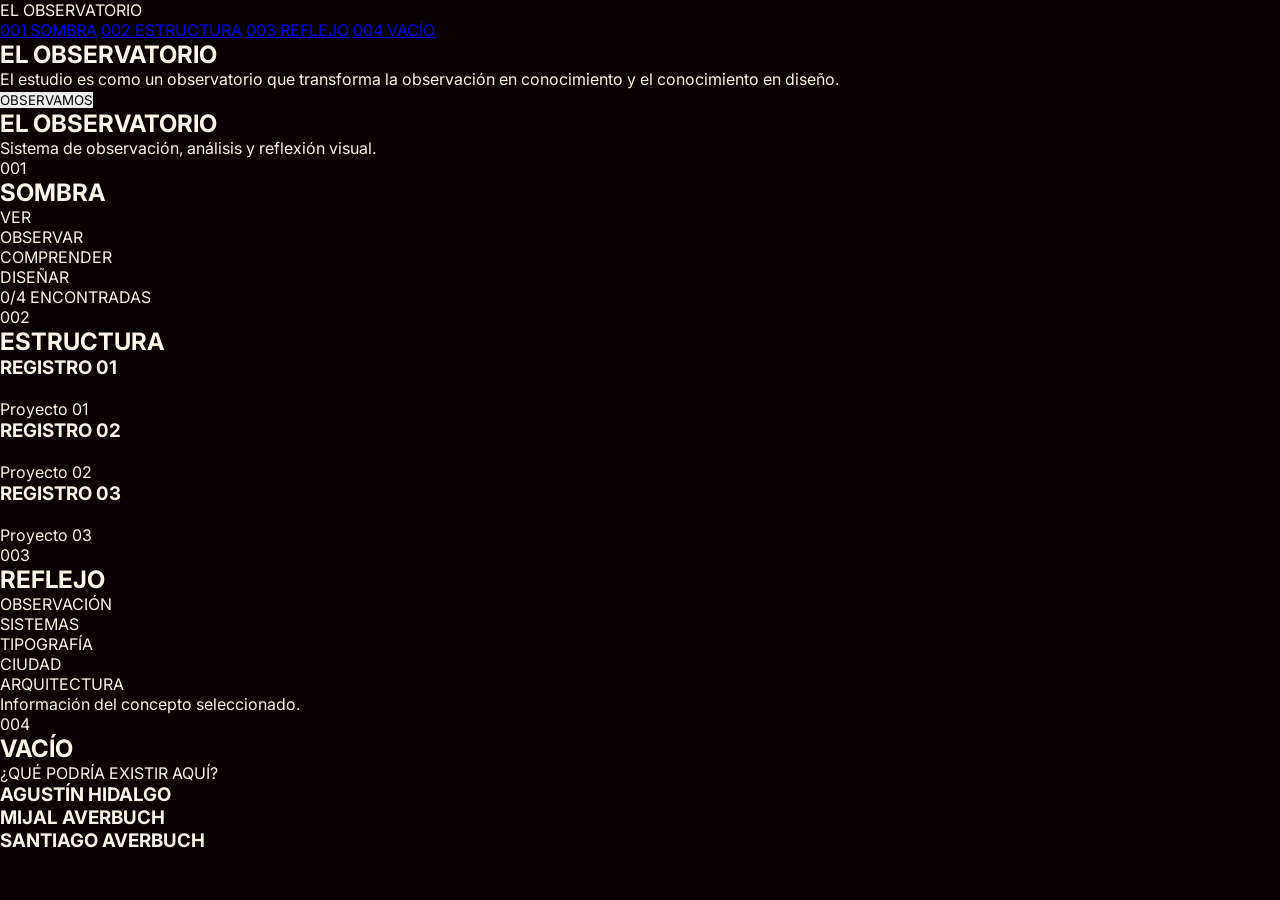
==== commit 22f69f63: "TRABAJO DE LUCI MAQUETACION" ====
--- a/index.html
+++ b/index.html
@@ -1,341 +1,267 @@
 <!DOCTYPE html>
 <html lang="es">
+
 <head>
-  <meta charset="UTF-8" />
-  <meta name="viewport" content="width=device-width, initial-scale=1.0, viewport-fit=cover" />
-  <title>KERNN OS</title>
-  <link rel="stylesheet" href="style.css" />
+
+    <meta charset="UTF-8">
+    <meta name="viewport" content="width=device-width, initial-scale=1.0">
+
+    <title>El Observatorio</title>
+
+    <!-- Google Fonts -->
+    <link rel="preconnect" href="https://fonts.googleapis.com">
+    <link rel="preconnect" href="https://fonts.gstatic.com" crossorigin>
+
+    <link href="https://fonts.googleapis.com/css2?family=Montserrat:wght@300;400;500;600;700;800;900&display=swap" rel="stylesheet">
+
+    <link rel="stylesheet" href="style.css">
+
 </head>
 
 <body>
-  <main class="app" id="app">
-
-    <!-- PANTALLA 1: SPLASH SCREEN -->
-    <section class="screen splash-screen is-active" id="splashScreen">
-
-      <div class="system-grid" aria-hidden="true"></div>
-
-      <div class="typographic-background" aria-hidden="true">
-        <span>TRACKING</span>
-        <span>WEIGHT</span>
-        <span>LEADING</span>
-        <span>KERNING</span>
-      </div>
-
-      <button class="splash-core" id="splashButton" type="button" aria-label="Ingresar a KERNN">
-
-        <div class="kernn-word kernn-word-splash" id="splashWord">
-          <span>K</span>
-          <span>E</span>
-          <span>R</span>
-          <span>N</span>
-          <span>N</span>
-        </div>
-
-        <div class="splash-axis-line" aria-hidden="true"></div>
-
-        <p class="splash-subtitle">
-          El espejo tipográfico de tu mente
-        </p>
-
-      </button>
-
-      <div class="splash-footer" aria-hidden="true">
-        <span>expansión</span>
-        <span>contracción</span>
-        <span>ritmo</span>
-      </div>
-
-    </section>
-
-    <!-- PANTALLA 2: LOGIN -->
-    <section class="screen login-screen" id="loginScreen">
-
-      <div class="system-grid" aria-hidden="true"></div>
-
-      <header class="login-header">
-
-        <div class="kernn-word kernn-word-login" id="loginWord">
-          <span>K</span>
-          <span>E</span>
-          <span>R</span>
-          <span>N</span>
-          <span>N</span>
-        </div>
-
-        <p>
-          La identidad se ordena como interfaz.
-        </p>
-
-      </header>
-
-      <section class="login-form-panel">
-
-        <span class="ui-label">
-          acceso privado
-        </span>
-
-        <h1>
-          Iniciar sesión
-        </h1>
-
-        <form>
-
-          <label for="email">
-            Correo
-          </label>
-
-          <div class="input-line">
-            <span aria-hidden="true"></span>
-            <input id="email" type="email" value="nombre@mail.com" />
-          </div>
-
-          <label for="password">
-            Contraseña
-          </label>
-
-          <div class="input-line">
-            <span aria-hidden="true"></span>
-            <input id="password" type="password" value="12345678" />
-          </div>
-
-          <button class="primary-button" id="enterButton" type="button">
-            <span>ENTRAR</span>
-            <b>→</b>
-          </button>
-
-        </form>
-
-      </section>
-
-    </section>
-
-    <!-- PANTALLA 3: HOME -->
-    <section class="screen home-screen" id="homeScreen">
-
-      <div class="system-grid" aria-hidden="true"></div>
-      <div class="scroll-progress" id="scrollProgress"></div>
-
-      <header class="home-header">
-
-        <button class="menu-button" id="menuButton" type="button" aria-label="Abrir menú">
-          <span></span>
-          <span></span>
-          <span></span>
-        </button>
-
-        <div class="kernn-word kernn-word-home" id="homeWord">
-          <span>K</span>
-          <span>E</span>
-          <span>R</span>
-          <span>N</span>
-          <span>N</span>
-        </div>
-
-        <button class="profile-button" type="button" aria-label="Perfil">
-          ◌
-        </button>
-
-      </header>
-
-      <aside class="side-menu" id="sideMenu">
-
-        <button class="close-menu" id="closeMenu" type="button" aria-label="Cerrar menú">
-          ×
-        </button>
-
-        <div class="kernn-word kernn-word-menu">
-          <span>K</span>
-          <span>E</span>
-          <span>R</span>
-          <span>N</span>
-          <span>N</span>
-        </div>
-
-        <nav>
-          <button type="button" data-section="homeIntro">Inicio</button>
-          <button type="button" data-section="typographicProcess">Proceso</button>
-          <button type="button" data-section="axisSystem">Actividad</button>
-          <button type="button" data-section="readingSystem">Perfil</button>
-        </nav>
-
-      </aside>
-
-      <div class="menu-overlay" id="menuOverlay"></div>
-
-      <section class="home-intro reveal-section" id="homeIntro">
-
-        <span class="ui-label dark">
-          sistema activo
-        </span>
-
-        <h1 class="variable-heading" id="variableHeading">
-          Comienza a escribir
-        </h1>
-
-        <p>
-          Registrá tu estado emocional a través del ritmo, el espaciado y la intensidad de tu escritura.
-        </p>
-
-        <button class="write-button" id="writeButton" type="button" aria-label="Comenzar escritura">
-          <span></span>
-        </button>
-
-        <div class="quick-entry" id="quickEntry">
-          <small>Entrada rápida</small>
-          <p contenteditable="true">
-            Hoy mi escritura se siente abierta, pero todavía busca un ritmo propio...
-          </p>
-        </div>
-
-      </section>
-
-      <section class="typographic-process" id="typographicProcess">
-
-        <div class="sticky-process">
-
-          <span class="ui-label">
-            recorrido tipográfico
-          </span>
-
-          <h2 id="processTitle">
-            La palabra se expande.
-          </h2>
-
-          <div class="kernn-word kernn-word-process" id="processWord">
-            <span>K</span>
-            <span>E</span>
-            <span>R</span>
-            <span>N</span>
-            <span>N</span>
-          </div>
-
-          <div class="process-lines" aria-hidden="true">
-            <span></span>
-            <span></span>
-            <span></span>
-          </div>
-
-        </div>
-
-      </section>
-
-      <section class="axis-system reveal-section" id="axisSystem">
-
-        <span class="ui-label">
-          ejes tipográficos
-        </span>
-
-        <h2>
-          La emoción se mide como forma
-        </h2>
-
-        <article class="axis-row" data-axis="tracking">
-          <p>Tracking</p>
-          <div><span></span></div>
-          <b>+0.02</b>
-        </article>
-
-        <article class="axis-row" data-axis="weight">
-          <p>Weight</p>
-          <div><span></span></div>
-          <b>410</b>
-        </article>
-
-        <article class="axis-row" data-axis="leading">
-          <p>Leading</p>
-          <div><span></span></div>
-          <b>1.30</b>
-        </article>
-
-      </section>
-
-      <section class="kinetic-strip" aria-hidden="true">
-        <span>TRACKING / WEIGHT / LEADING / RHYTHM / DENSITY /</span>
-        <span>TRACKING / WEIGHT / LEADING / RHYTHM / DENSITY /</span>
-      </section>
-
-      <section class="reading-system reveal-section" id="readingSystem">
-
-        <article class="reading-card dark-card">
-
-          <span class="ui-label">
-            núcleo
-          </span>
-
-          <h2>
-            ¿Cómo resuenan tus silencios?
-          </h2>
-
-          <p>
-            Una pregunta diaria generada desde el comportamiento de tu escritura.
-          </p>
-
-        </article>
-
-        <article class="reading-card light-card">
-
-          <span class="ui-label dark">
-            última entrada
-          </span>
-
-          <h3>
-            Entrada del lunes
-          </h3>
-
-          <p class="sample-text">
-            No sé muy bien...
-          </p>
-
-          <p>
-            Tracking expandido, ritmo irregular.
-          </p>
-
-        </article>
-
-        <article class="reading-card dark-card wide-card">
-
-          <span class="ui-label">
-            ritmo semanal
-          </span>
-
-          <div class="bar-system" aria-hidden="true">
-            <span></span>
-            <span></span>
-            <span></span>
-            <span></span>
-            <span></span>
-            <span></span>
-            <span></span>
-          </div>
-
-        </article>
-
-      </section>
-
-      <footer class="bottom-nav">
-
-        <button class="active" type="button" data-section="homeIntro">
-          <span>⌂</span>
-          <p>Inicio</p>
-        </button>
-
-        <button type="button" data-section="axisSystem">
-          <span>≋</span>
-          <p>Actividad</p>
-        </button>
-
-        <button type="button" data-section="readingSystem">
-          <span>◉</span>
-          <p>Perfil</p>
-        </button>
-
-      </footer>
-
-    </section>
-
-  </main>
-
-  <script src="script.js"></script>
+
+    <!-- ===================================== -->
+    <!-- BOTON OBSERVATORIO -->
+    <!-- ===================================== -->
+
+    <div class="observatorio-btn">
+
+        <span>EL OBSERVATORIO</span>
+
+    </div>
+
+    <!-- ===================================== -->
+    <!-- CONSTELACION -->
+    <!-- ===================================== -->
+
+    <nav class="constelacion-nav">
+
+        <a href="#sombra">001 SOMBRA</a>
+
+        <a href="#estructura">002 ESTRUCTURA</a>
+
+        <a href="#reflejo">003 REFLEJO</a>
+
+        <a href="#vacio">004 VACÍO</a>
+
+    </nav>
+
+    <!-- ===================================== -->
+    <!-- INTRO -->
+    <!-- ===================================== -->
+
+    <section id="intro">
+
+        <div class="intro-content">
+
+            <h1>EL OBSERVATORIO</h1>
+
+            <p>
+                El estudio es como un observatorio
+                que transforma la observación
+                en conocimiento y el conocimiento
+                en diseño.
+            </p>
+
+            <button id="observamos-btn">
+
+                OBSERVAMOS
+
+            </button>
+
+        </div>
+
+    </section>
+
+    <!-- ===================================== -->
+    <!-- HOME -->
+    <!-- ===================================== -->
+
+    <section id="home">
+
+        <h2>EL OBSERVATORIO</h2>
+
+        <div class="home-descripcion">
+
+            <p>
+                Sistema de observación,
+                análisis y reflexión visual.
+            </p>
+
+        </div>
+
+    </section>
+
+    <!-- ===================================== -->
+    <!-- SOMBRA -->
+    <!-- ===================================== -->
+
+    <section id="sombra">
+
+        <div class="section-header">
+
+            <span>001</span>
+
+            <h2>SOMBRA</h2>
+
+        </div>
+
+        <div class="sombra-game">
+
+            <div class="hidden-word">VER</div>
+
+            <div class="hidden-word">OBSERVAR</div>
+
+            <div class="hidden-word">COMPRENDER</div>
+
+            <div class="hidden-word">DISEÑAR</div>
+
+        </div>
+
+        <div class="sombra-status">
+
+            <span>0/4 ENCONTRADAS</span>
+
+        </div>
+
+    </section>
+
+    <!-- ===================================== -->
+    <!-- ESTRUCTURA -->
+    <!-- ===================================== -->
+
+    <section id="estructura">
+
+        <div class="section-header">
+
+            <span>002</span>
+
+            <h2>ESTRUCTURA</h2>
+
+        </div>
+
+        <div class="registros">
+
+            <article class="registro">
+
+                <h3>REGISTRO 01</h3>
+
+                <img src="assets/img/proyecto1.jpg" alt="">
+
+                <p>Proyecto 01</p>
+
+            </article>
+
+            <article class="registro">
+
+                <h3>REGISTRO 02</h3>
+
+                <img src="assets/img/proyecto2.jpg" alt="">
+
+                <p>Proyecto 02</p>
+
+            </article>
+
+            <article class="registro">
+
+                <h3>REGISTRO 03</h3>
+
+                <img src="assets/img/proyecto3.jpg" alt="">
+
+                <p>Proyecto 03</p>
+
+            </article>
+
+        </div>
+
+    </section>
+
+    <!-- ===================================== -->
+    <!-- REFLEJO -->
+    <!-- ===================================== -->
+
+    <section id="reflejo">
+
+        <div class="section-header">
+
+            <span>003</span>
+
+            <h2>REFLEJO</h2>
+
+        </div>
+
+        <div class="conceptos">
+
+            <div class="concepto">OBSERVACIÓN</div>
+
+            <div class="concepto">SISTEMAS</div>
+
+            <div class="concepto">TIPOGRAFÍA</div>
+
+            <div class="concepto">CIUDAD</div>
+
+            <div class="concepto">ARQUITECTURA</div>
+
+        </div>
+
+        <div class="concepto-info">
+
+            <p>
+
+                Información del concepto seleccionado.
+
+            </p>
+
+        </div>
+
+    </section>
+
+    <!-- ===================================== -->
+    <!-- VACIO -->
+    <!-- ===================================== -->
+
+    <section id="vacio">
+
+        <div class="section-header">
+
+            <span>004</span>
+
+            <h2>VACÍO</h2>
+
+        </div>
+
+        <div class="pregunta">
+
+            ¿QUÉ PODRÍA EXISTIR AQUÍ?
+
+        </div>
+
+        <div class="observadores">
+
+            <article class="observador">
+
+                <h3>AGUSTÍN HIDALGO</h3>
+
+            </article>
+
+            <article class="observador">
+
+                <h3>MIJAL AVERBUCH</h3>
+
+            </article>
+
+            <article class="observador">
+
+                <h3>SANTIAGO AVERBUCH</h3>
+
+            </article>
+
+        </div>
+
+    </section>
+
+    <script src="script.js"></script>
+
 </body>
+
 </html>
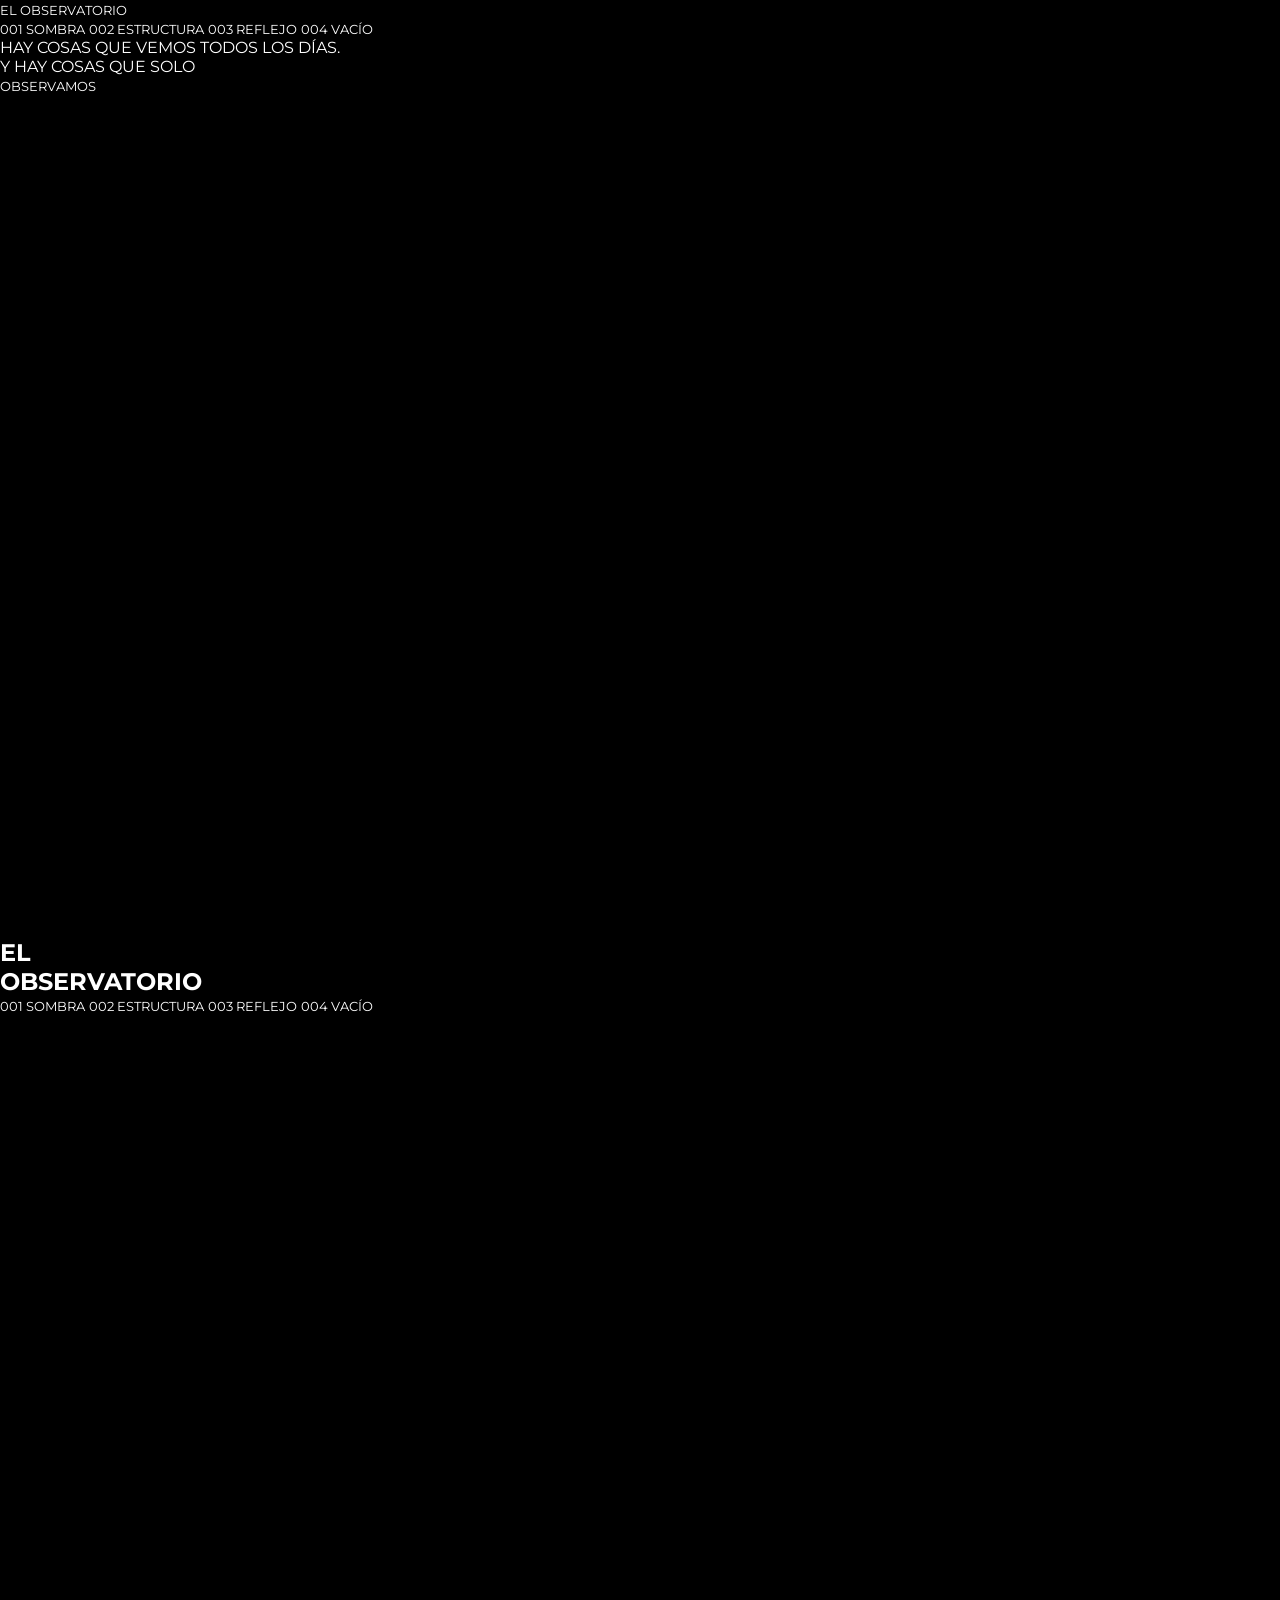
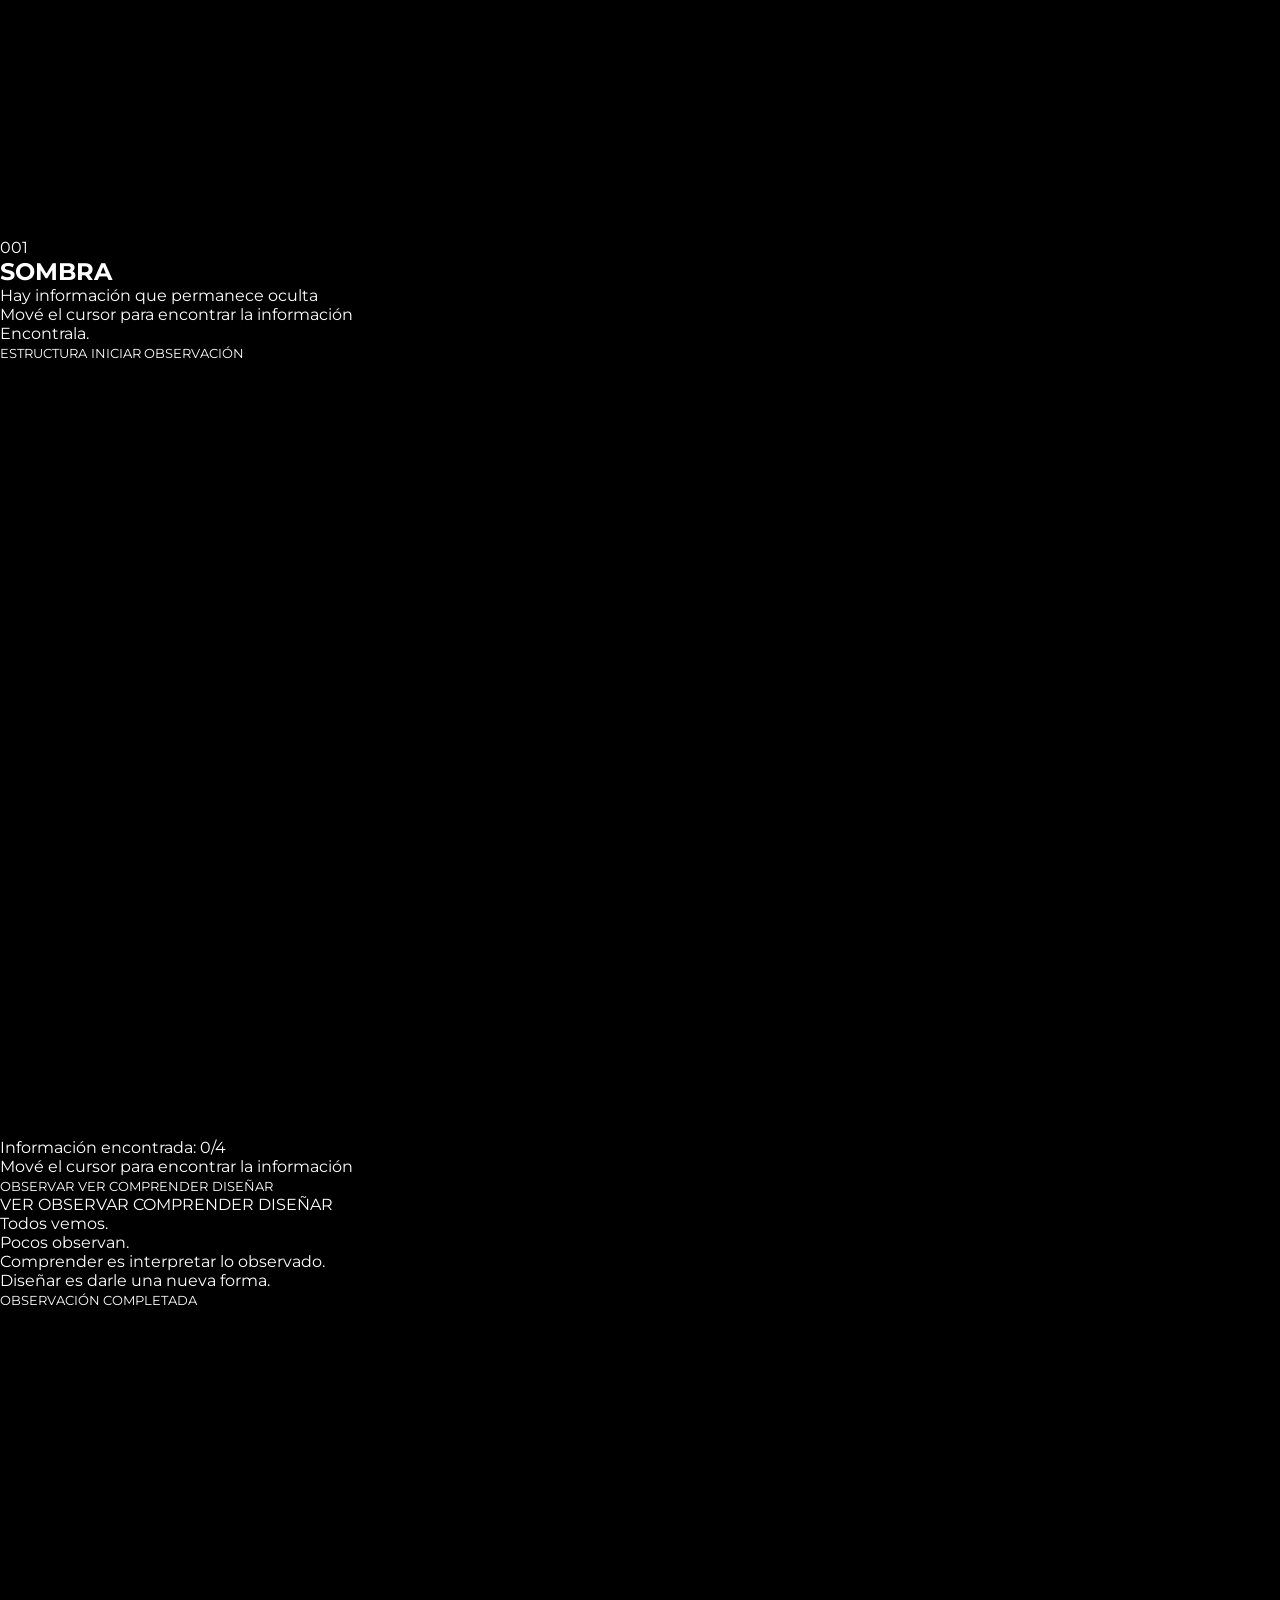
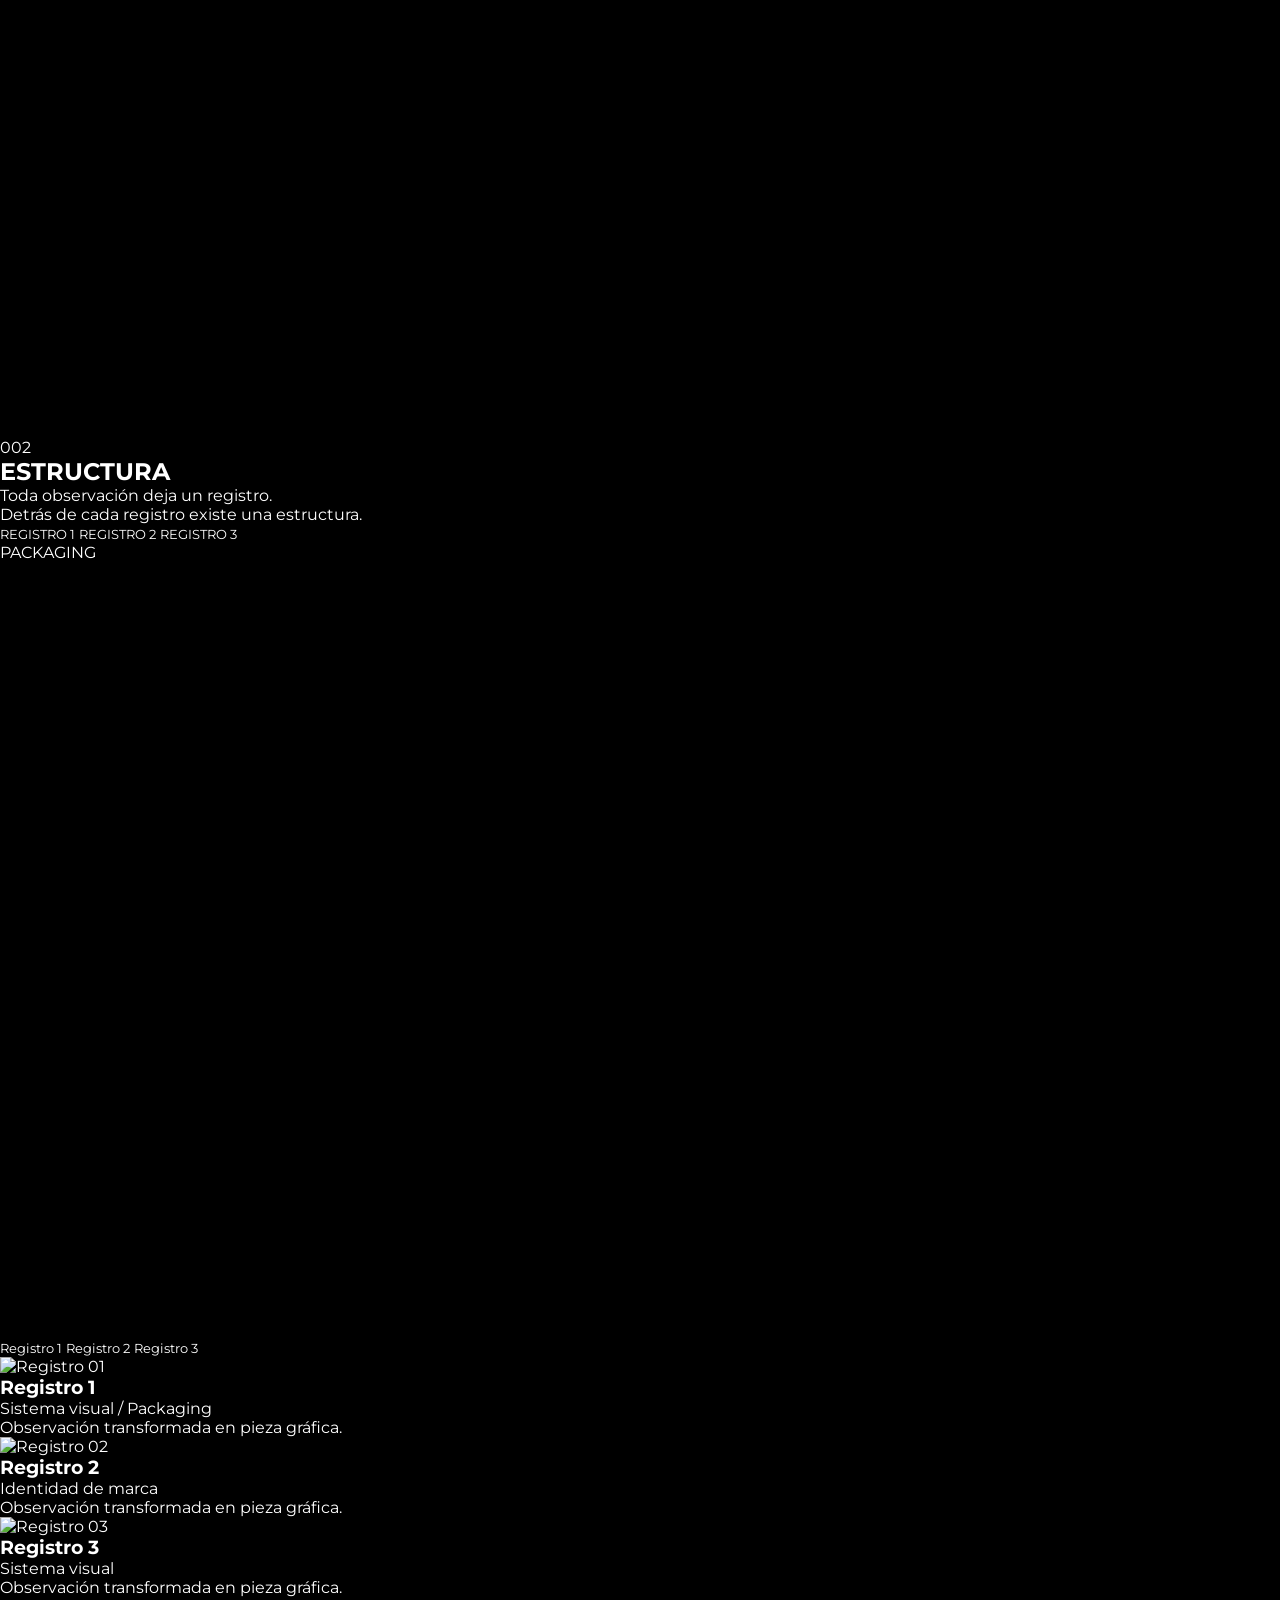
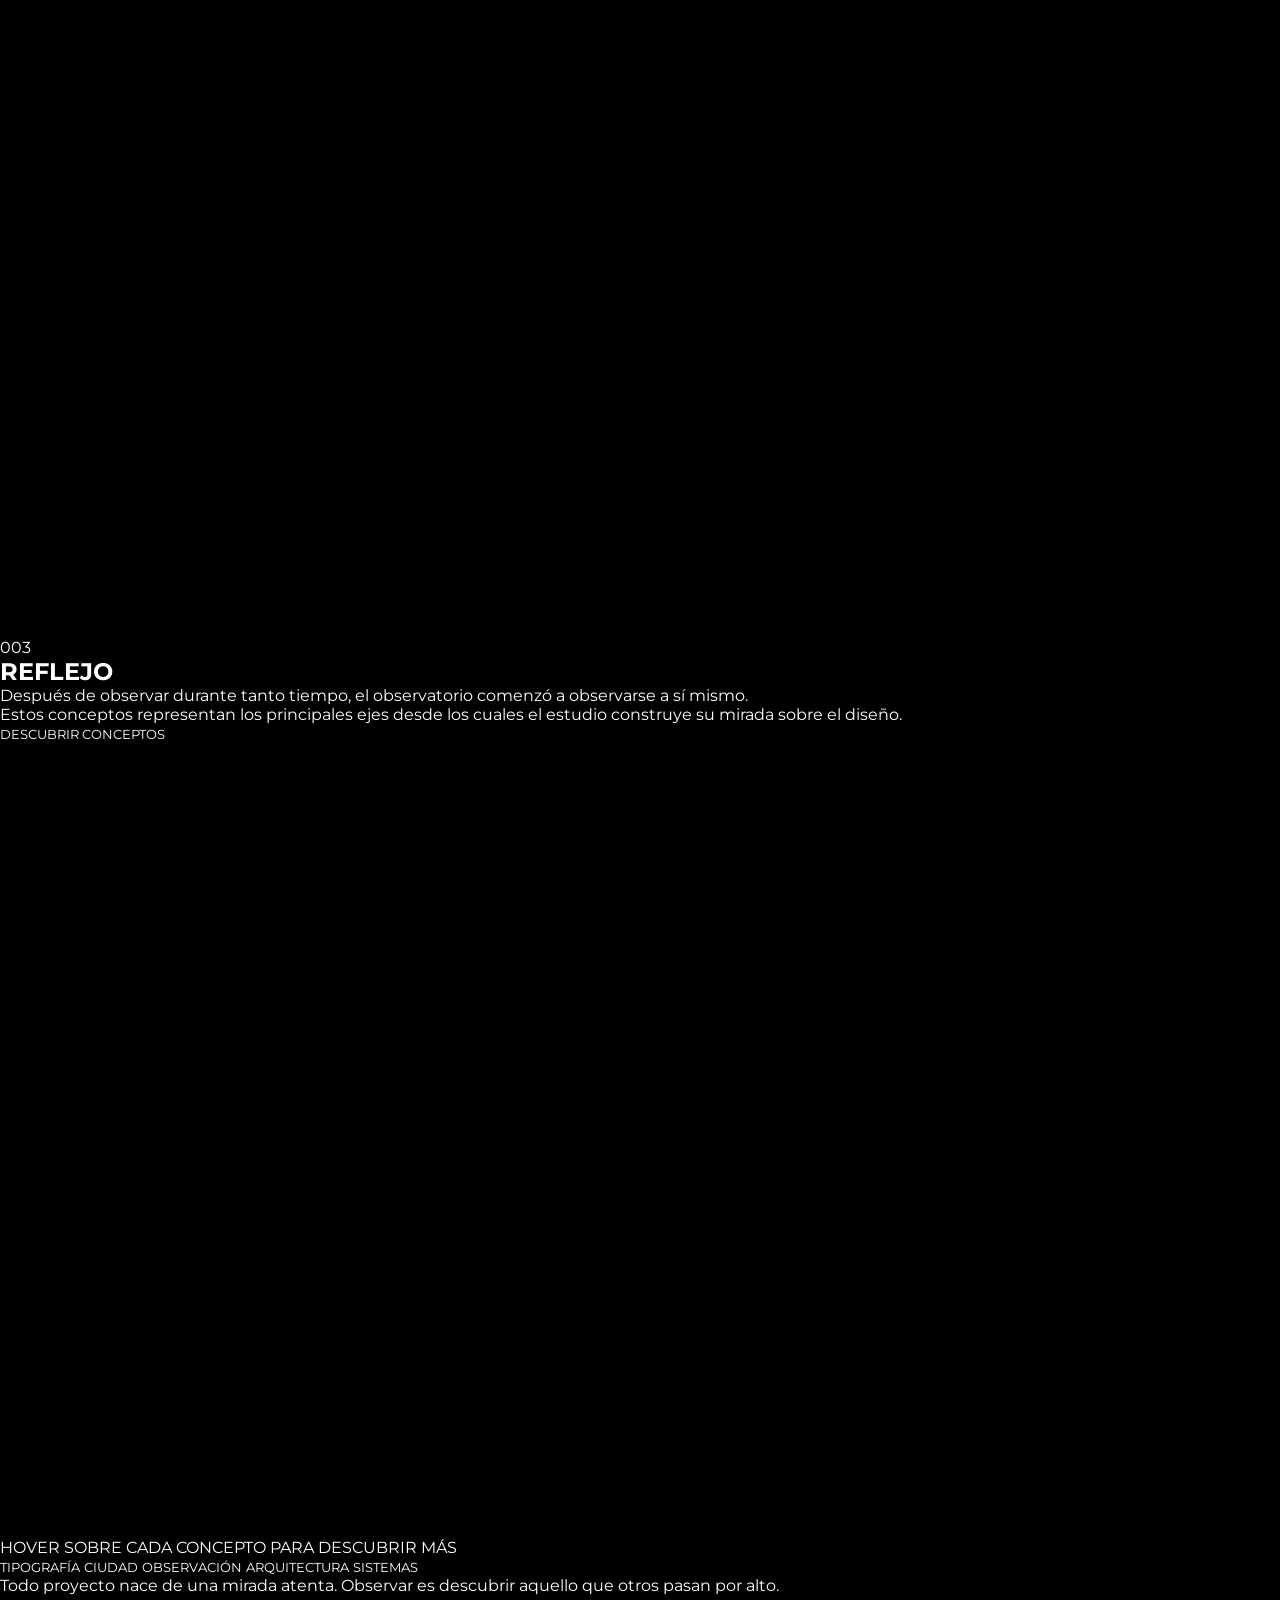
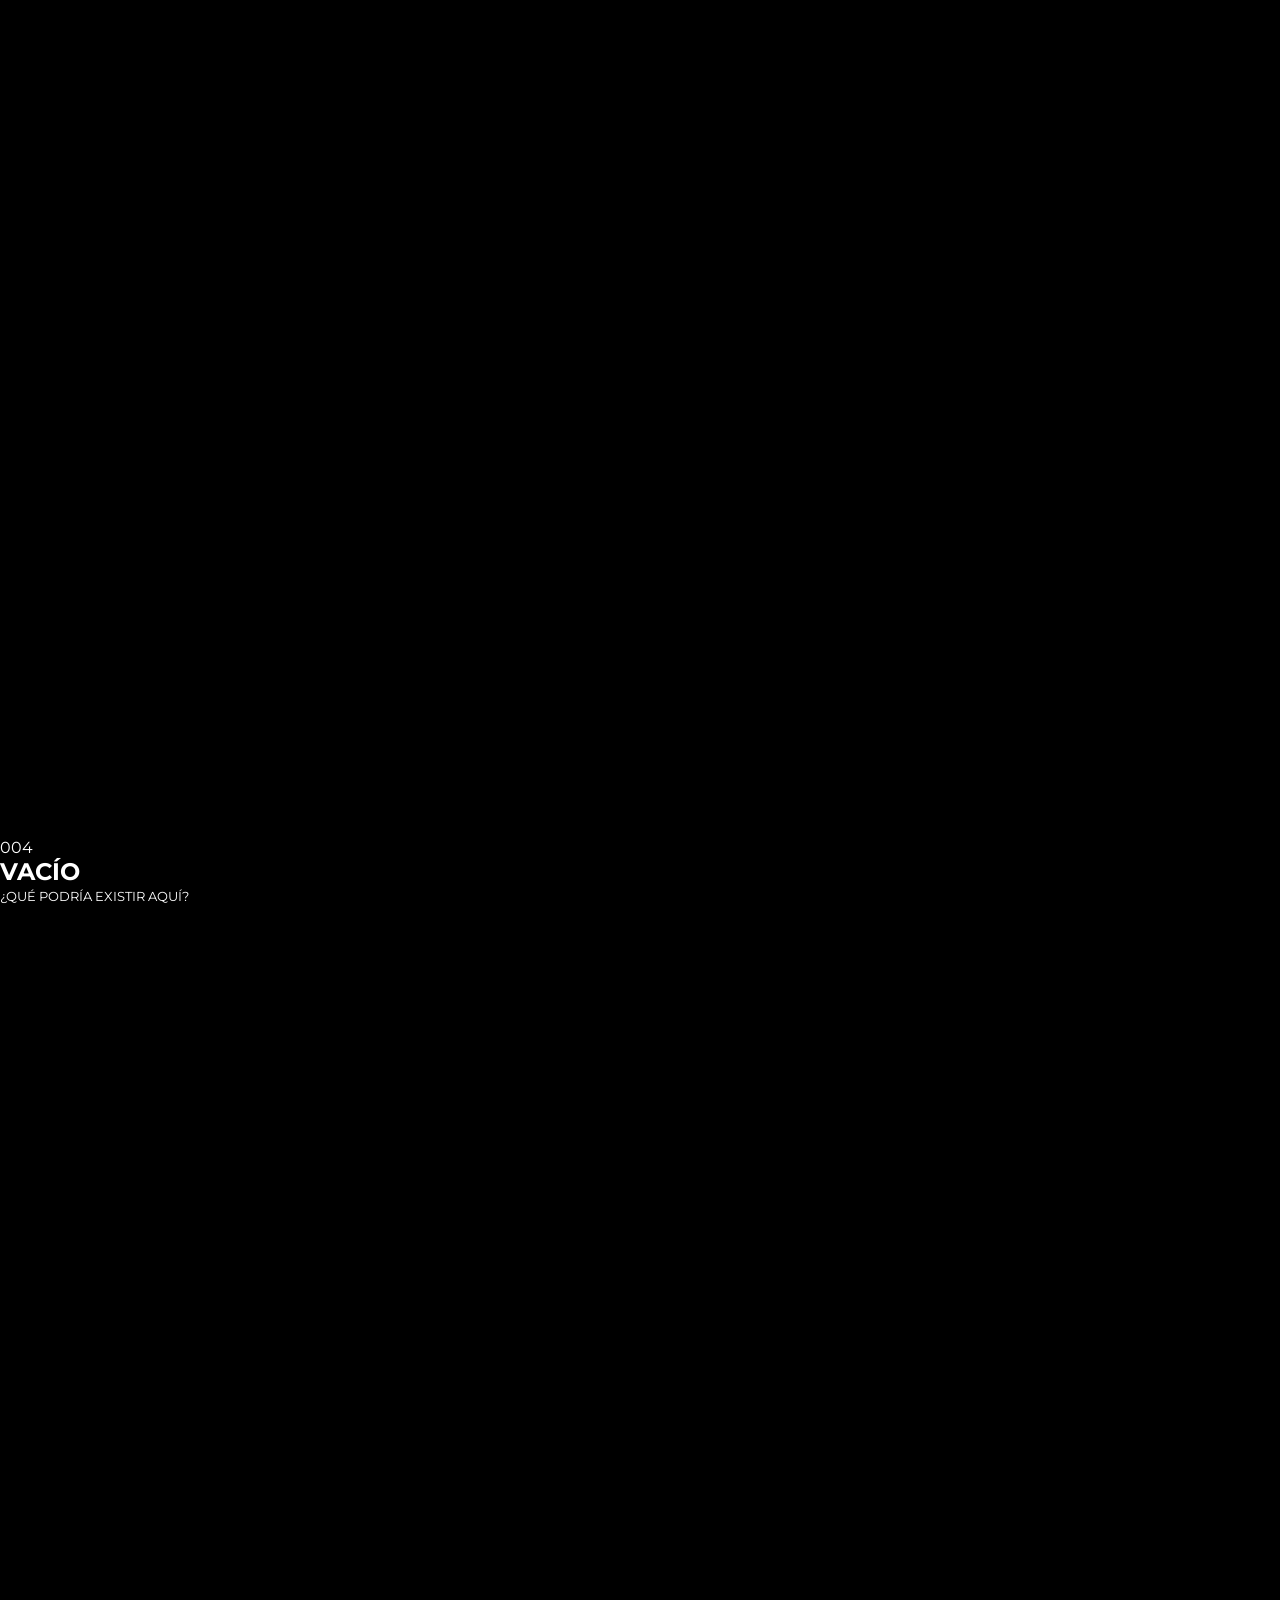
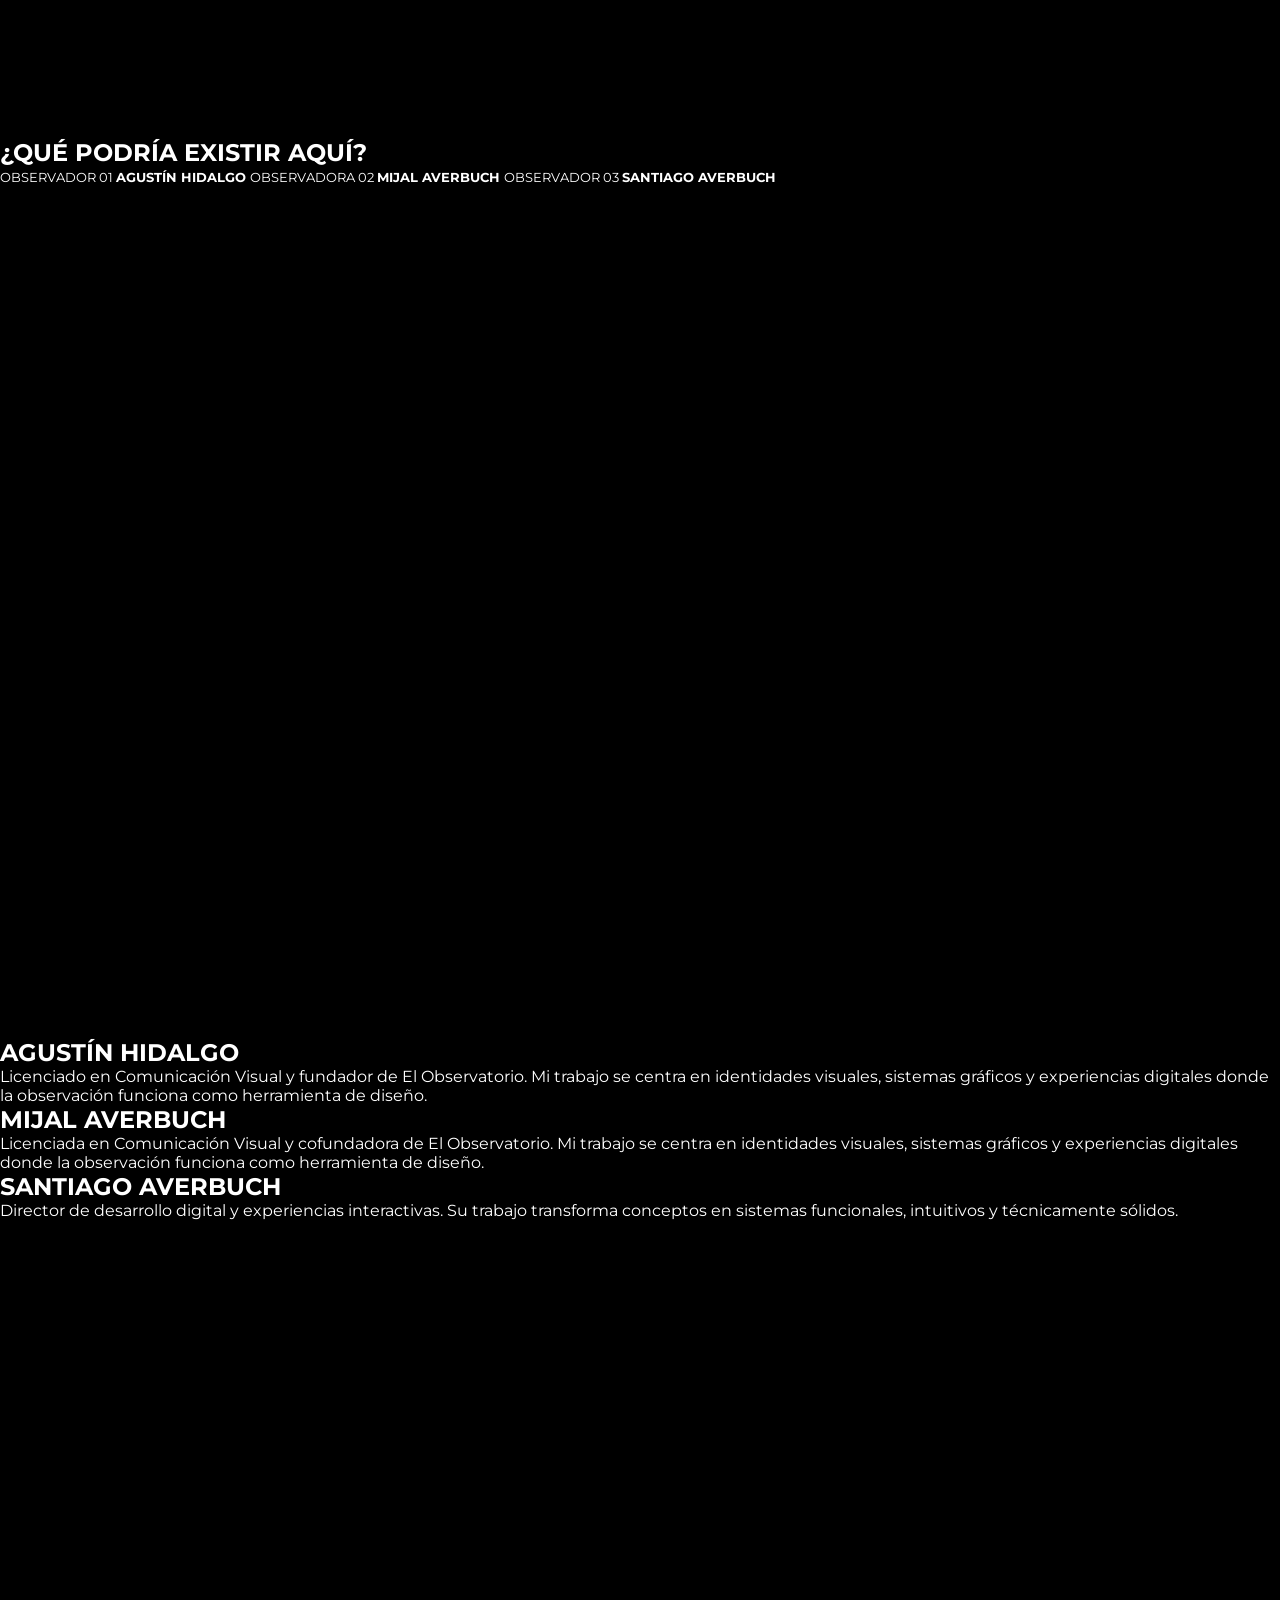
==== commit 32f75617: "CSS BASE Y HTML FINAL" ====
--- a/index.html
+++ b/index.html
@@ -1,267 +1,461 @@
 <!DOCTYPE html>
 <html lang="es">
-
 <head>
-
-    <meta charset="UTF-8">
-    <meta name="viewport" content="width=device-width, initial-scale=1.0">
-
-    <title>El Observatorio</title>
-
-    <!-- Google Fonts -->
-    <link rel="preconnect" href="https://fonts.googleapis.com">
-    <link rel="preconnect" href="https://fonts.gstatic.com" crossorigin>
-
-    <link href="https://fonts.googleapis.com/css2?family=Montserrat:wght@300;400;500;600;700;800;900&display=swap" rel="stylesheet">
-
-    <link rel="stylesheet" href="style.css">
-
+  <meta charset="UTF-8" />
+  <meta name="viewport" content="width=device-width, initial-scale=1.0" />
+  <title>El Observatorio</title>
+
+  <!-- Tipografía -->
+  <link rel="preconnect" href="https://fonts.googleapis.com">
+  <link rel="preconnect" href="https://fonts.gstatic.com" crossorigin>
+  <link href="https://fonts.googleapis.com/css2?family=Montserrat:wght@300;400;500;600;700;800;900&display=swap" rel="stylesheet">
+
+  <!-- CSS -->
+  <link rel="stylesheet" href="style.css" />
 </head>
 
 <body>
 
-    <!-- ===================================== -->
-    <!-- BOTON OBSERVATORIO -->
-    <!-- ===================================== -->
-
-    <div class="observatorio-btn">
-
-        <span>EL OBSERVATORIO</span>
-
-    </div>
-
-    <!-- ===================================== -->
-    <!-- CONSTELACION -->
-    <!-- ===================================== -->
-
-    <nav class="constelacion-nav">
-
-        <a href="#sombra">001 SOMBRA</a>
-
-        <a href="#estructura">002 ESTRUCTURA</a>
-
-        <a href="#reflejo">003 REFLEJO</a>
-
-        <a href="#vacio">004 VACÍO</a>
-
-    </nav>
-
-    <!-- ===================================== -->
-    <!-- INTRO -->
-    <!-- ===================================== -->
-
-    <section id="intro">
-
-        <div class="intro-content">
-
-            <h1>EL OBSERVATORIO</h1>
-
-            <p>
-                El estudio es como un observatorio
-                que transforma la observación
-                en conocimiento y el conocimiento
-                en diseño.
-            </p>
-
-            <button id="observamos-btn">
-
-                OBSERVAMOS
-
-            </button>
-
-        </div>
-
-    </section>
-
-    <!-- ===================================== -->
-    <!-- HOME -->
-    <!-- ===================================== -->
-
-    <section id="home">
-
-        <h2>EL OBSERVATORIO</h2>
-
-        <div class="home-descripcion">
-
-            <p>
-                Sistema de observación,
-                análisis y reflexión visual.
-            </p>
-
-        </div>
-
-    </section>
-
-    <!-- ===================================== -->
-    <!-- SOMBRA -->
-    <!-- ===================================== -->
-
-    <section id="sombra">
-
-        <div class="section-header">
-
-            <span>001</span>
-
-            <h2>SOMBRA</h2>
-
-        </div>
-
-        <div class="sombra-game">
-
-            <div class="hidden-word">VER</div>
-
-            <div class="hidden-word">OBSERVAR</div>
-
-            <div class="hidden-word">COMPRENDER</div>
-
-            <div class="hidden-word">DISEÑAR</div>
-
-        </div>
-
-        <div class="sombra-status">
-
-            <span>0/4 ENCONTRADAS</span>
-
-        </div>
-
-    </section>
-
-    <!-- ===================================== -->
-    <!-- ESTRUCTURA -->
-    <!-- ===================================== -->
-
-    <section id="estructura">
-
-        <div class="section-header">
-
-            <span>002</span>
-
-            <h2>ESTRUCTURA</h2>
-
-        </div>
-
-        <div class="registros">
-
-            <article class="registro">
-
-                <h3>REGISTRO 01</h3>
-
-                <img src="assets/img/proyecto1.jpg" alt="">
-
-                <p>Proyecto 01</p>
-
-            </article>
-
-            <article class="registro">
-
-                <h3>REGISTRO 02</h3>
-
-                <img src="assets/img/proyecto2.jpg" alt="">
-
-                <p>Proyecto 02</p>
-
-            </article>
-
-            <article class="registro">
-
-                <h3>REGISTRO 03</h3>
-
-                <img src="assets/img/proyecto3.jpg" alt="">
-
-                <p>Proyecto 03</p>
-
-            </article>
-
-        </div>
-
-    </section>
-
-    <!-- ===================================== -->
-    <!-- REFLEJO -->
-    <!-- ===================================== -->
-
-    <section id="reflejo">
-
-        <div class="section-header">
-
-            <span>003</span>
-
-            <h2>REFLEJO</h2>
-
-        </div>
-
-        <div class="conceptos">
-
-            <div class="concepto">OBSERVACIÓN</div>
-
-            <div class="concepto">SISTEMAS</div>
-
-            <div class="concepto">TIPOGRAFÍA</div>
-
-            <div class="concepto">CIUDAD</div>
-
-            <div class="concepto">ARQUITECTURA</div>
-
-        </div>
-
-        <div class="concepto-info">
-
-            <p>
-
-                Información del concepto seleccionado.
-
-            </p>
-
-        </div>
-
-    </section>
-
-    <!-- ===================================== -->
-    <!-- VACIO -->
-    <!-- ===================================== -->
-
-    <section id="vacio">
-
-        <div class="section-header">
-
-            <span>004</span>
-
-            <h2>VACÍO</h2>
-
-        </div>
-
-        <div class="pregunta">
-
-            ¿QUÉ PODRÍA EXISTIR AQUÍ?
-
-        </div>
-
-        <div class="observadores">
-
-            <article class="observador">
-
-                <h3>AGUSTÍN HIDALGO</h3>
-
-            </article>
-
-            <article class="observador">
-
-                <h3>MIJAL AVERBUCH</h3>
-
-            </article>
-
-            <article class="observador">
-
-                <h3>SANTIAGO AVERBUCH</h3>
-
-            </article>
-
-        </div>
-
-    </section>
-
-    <script src="script.js"></script>
+  <!-- =======================================================
+       BOTÓN GLOBAL: VOLVER AL OBSERVATORIO / HOME
+  ======================================================== -->
+  <button class="home-trigger" data-target="home" aria-label="Volver al Observatorio">
+    <span>EL OBSERVATORIO</span>
+  </button>
+
+  <!-- =======================================================
+       NAVEGACIÓN GLOBAL: CONSTELACIÓN
+  ======================================================== -->
+  <nav class="constellation-nav" aria-label="Navegación principal">
+    <button class="nav-node nav-sombra" data-target="sombra" aria-label="Ir a Sombra">
+      <span>001 SOMBRA</span>
+    </button>
+
+    <button class="nav-node nav-estructura" data-target="estructura" aria-label="Ir a Estructura">
+      <span>002 ESTRUCTURA</span>
+    </button>
+
+    <button class="nav-node nav-reflejo" data-target="reflejo" aria-label="Ir a Reflejo">
+      <span>003 REFLEJO</span>
+    </button>
+
+    <button class="nav-node nav-vacio" data-target="vacio" aria-label="Ir a Vacío">
+      <span>004 VACÍO</span>
+    </button>
+
+    <div class="constellation-lines" aria-hidden="true"></div>
+  </nav>
+
+  <!-- =======================================================
+       00 — INTRO
+       PDF: pantallas 1-2
+       Interacción: Hover + Click en OBSERVAMOS
+  ======================================================== -->
+  <section id="intro" class="screen intro-screen">
+
+    <div class="texture-layer"></div>
+
+    <div class="intro-phrase">
+      <p>HAY COSAS QUE VEMOS TODOS LOS DÍAS.</p>
+      <p>Y HAY COSAS QUE SOLO</p>
+
+      <button class="observamos-word" data-target="home">
+        OBSERVAMOS
+      </button>
+    </div>
+
+  </section>
+
+  <!-- =======================================================
+       01 — HOME / MAPA GENERAL
+       PDF: pantallas 3-5
+       Interacción: Hover + Click en secciones
+  ======================================================== -->
+  <section id="home" class="screen home-screen">
+
+    <div class="texture-layer"></div>
+
+    <div class="home-title">
+      <h1>EL<br>OBSERVATORIO</h1>
+    </div>
+
+    <div class="home-sections">
+
+      <button class="home-section-item" data-target="sombra">
+        <span class="number">001</span>
+        <span class="label">SOMBRA</span>
+      </button>
+
+      <button class="home-section-item" data-target="estructura">
+        <span class="number">002</span>
+        <span class="label">ESTRUCTURA</span>
+      </button>
+
+      <button class="home-section-item" data-target="reflejo">
+        <span class="number">003</span>
+        <span class="label">REFLEJO</span>
+      </button>
+
+      <button class="home-section-item" data-target="vacio">
+        <span class="number">004</span>
+        <span class="label">VACÍO</span>
+      </button>
+
+    </div>
+
+  </section>
+
+  <!-- =======================================================
+       02 — 001 SOMBRA / INTRO
+       PDF: pantallas 6-7
+       Interacción: Hover + Click a Estructura / inicio juego
+  ======================================================== -->
+  <section id="sombra" class="screen sombra-screen">
+
+    <div class="texture-layer"></div>
+
+    <div class="section-code">001</div>
+
+    <h2 class="section-title">SOMBRA</h2>
+
+    <div class="sombra-intro">
+      <p>Hay información que permanece oculta</p>
+      <p>Mové el cursor para encontrar la información</p>
+      <p>Encontrala.</p>
+    </div>
+
+    <button class="next-section-link" data-target="estructura">
+      ESTRUCTURA
+    </button>
+
+    <button class="start-game-btn">
+      INICIAR OBSERVACIÓN
+    </button>
+
+  </section>
+
+  <!-- =======================================================
+       02B — SOMBRA / JUEGO
+       PDF: pantallas 13-25
+       Interacción: cursor revela palabras
+  ======================================================== -->
+  <section id="sombra-game" class="screen sombra-game-screen">
+
+    <div class="texture-layer"></div>
+
+    <div class="game-ui">
+      <p class="game-counter">Información encontrada: <span id="found-count">0</span>/4</p>
+      <p class="game-instruction">Mové el cursor para encontrar la información</p>
+    </div>
+
+    <div class="reveal-lens" aria-hidden="true"></div>
+
+    <div class="hidden-words-area">
+
+      <button class="hidden-word word-observar" data-word="OBSERVAR">
+        OBSERVAR
+      </button>
+
+      <button class="hidden-word word-ver" data-word="VER">
+        VER
+      </button>
+
+      <button class="hidden-word word-comprender" data-word="COMPRENDER">
+        COMPRENDER
+      </button>
+
+      <button class="hidden-word word-disenar" data-word="DISEÑAR">
+        DISEÑAR
+      </button>
+
+    </div>
+
+    <div class="game-result hidden">
+
+      <div class="result-constellation">
+        <span>VER</span>
+        <span>OBSERVAR</span>
+        <span>COMPRENDER</span>
+        <span>DISEÑAR</span>
+      </div>
+
+      <div class="result-text">
+        <p>Todos vemos.</p>
+        <p>Pocos observan.</p>
+        <p>Comprender es interpretar lo observado.</p>
+        <p>Diseñar es darle una nueva forma.</p>
+      </div>
+
+      <button class="observation-complete" data-target="reflejo">
+        OBSERVACIÓN COMPLETADA
+      </button>
+
+    </div>
+
+  </section>
+
+  <!-- =======================================================
+       03 — 002 ESTRUCTURA / REGISTROS
+       PDF: pantallas 8-12
+       Interacción: hover + click sobre registros
+  ======================================================== -->
+  <section id="estructura" class="screen estructura-screen">
+
+    <div class="texture-layer"></div>
+
+    <div class="section-code">002</div>
+
+    <h2 class="section-title">ESTRUCTURA</h2>
+
+    <div class="estructura-copy">
+      <p>Toda observación deja un registro.</p>
+      <p>Detrás de cada registro existe una estructura.</p>
+    </div>
+
+    <div class="registro-list">
+
+      <button class="registro-link active" data-registro="registro-01">
+        REGISTRO 1
+      </button>
+
+      <button class="registro-link" data-registro="registro-02">
+        REGISTRO 2
+      </button>
+
+      <button class="registro-link" data-registro="registro-03">
+        REGISTRO 3
+      </button>
+
+    </div>
+
+    <div class="registro-preview">
+      <span id="registro-category">PACKAGING</span>
+    </div>
+
+  </section>
+
+  <!-- =======================================================
+       03B — DETALLE REGISTROS
+       Interacción: click Registro 1 / Registro 2 / Registro 3
+  ======================================================== -->
+  <section id="registro-detail" class="screen registro-detail-screen">
+
+    <div class="texture-layer"></div>
+
+    <div class="registro-detail-nav">
+      <button data-registro="registro-01">Registro 1</button>
+      <button data-registro="registro-02">Registro 2</button>
+      <button data-registro="registro-03">Registro 3</button>
+    </div>
+
+    <article class="registro-detail active" id="registro-01">
+      <div class="registro-image">
+        <img src="assets/img/registro-01.jpg" alt="Registro 01">
+      </div>
+
+      <div class="registro-info">
+        <h3>Registro 1</h3>
+        <p>Sistema visual / Packaging</p>
+        <p>Observación transformada en pieza gráfica.</p>
+      </div>
+    </article>
+
+    <article class="registro-detail" id="registro-02">
+      <div class="registro-image">
+        <img src="assets/img/registro-02.jpg" alt="Registro 02">
+      </div>
+
+      <div class="registro-info">
+        <h3>Registro 2</h3>
+        <p>Identidad de marca</p>
+        <p>Observación transformada en pieza gráfica.</p>
+      </div>
+    </article>
+
+    <article class="registro-detail" id="registro-03">
+      <div class="registro-image">
+        <img src="assets/img/registro-03.jpg" alt="Registro 03">
+      </div>
+
+      <div class="registro-info">
+        <h3>Registro 3</h3>
+        <p>Sistema visual</p>
+        <p>Observación transformada en pieza gráfica.</p>
+      </div>
+    </article>
+
+  </section>
+
+  <!-- =======================================================
+       04 — 003 REFLEJO / INTRO
+       PDF: pantallas 27-28
+       Interacción: click + scroll vertical
+  ======================================================== -->
+  <section id="reflejo" class="screen reflejo-screen">
+
+    <div class="texture-layer"></div>
+
+    <div class="section-code">003</div>
+
+    <h2 class="section-title">REFLEJO</h2>
+
+    <div class="reflejo-copy">
+      <p>
+        Después de observar durante tanto tiempo,
+        el observatorio comenzó a observarse a sí mismo.
+      </p>
+
+      <p>
+        Estos conceptos representan los principales ejes
+        desde los cuales el estudio construye su mirada sobre el diseño.
+      </p>
+    </div>
+
+    <button class="scroll-next" data-target="reflejo-conceptos">
+      DESCUBRIR CONCEPTOS
+    </button>
+
+  </section>
+
+  <!-- =======================================================
+       04B — REFLEJO / CONCEPTOS
+       PDF: pantallas 29-31
+       Interacción: hover sobre conceptos
+  ======================================================== -->
+  <section id="reflejo-conceptos" class="screen reflejo-conceptos-screen">
+
+    <div class="texture-layer"></div>
+
+    <p class="hover-instruction">
+      HOVER SOBRE CADA CONCEPTO PARA DESCUBRIR MÁS
+    </p>
+
+    <div class="concept-map">
+
+      <button class="concept-item" data-concept="tipografia">
+        TIPOGRAFÍA
+      </button>
+
+      <button class="concept-item" data-concept="ciudad">
+        CIUDAD
+      </button>
+
+      <button class="concept-item active" data-concept="observacion">
+        OBSERVACIÓN
+      </button>
+
+      <button class="concept-item" data-concept="arquitectura">
+        ARQUITECTURA
+      </button>
+
+      <button class="concept-item" data-concept="sistemas">
+        SISTEMAS
+      </button>
+
+    </div>
+
+    <div class="concept-description" id="concept-description">
+      Todo proyecto nace de una mirada atenta. Observar es descubrir aquello que otros pasan por alto.
+    </div>
+
+  </section>
+
+  <!-- =======================================================
+       05 — 004 VACÍO / INTRO
+       PDF: pantallas 32-33
+       Interacción: hover + click
+  ======================================================== -->
+  <section id="vacio" class="screen vacio-screen">
+
+    <div class="texture-layer"></div>
+
+    <div class="section-code">004</div>
+
+    <h2 class="section-title">VACÍO</h2>
+
+    <button class="vacio-question">
+      ¿QUÉ PODRÍA EXISTIR AQUÍ?
+    </button>
+
+  </section>
+
+  <!-- =======================================================
+       05B — VACÍO / OBSERVADORES
+       PDF: pantallas 34-35
+       Interacción: hover + click en observador
+  ======================================================== -->
+  <section id="observadores" class="screen observadores-screen">
+
+    <div class="texture-layer"></div>
+
+    <h2 class="vacio-question-static">¿QUÉ PODRÍA EXISTIR AQUÍ?</h2>
+
+    <div class="observadores-list">
+
+      <button class="observador-link active" data-observador="agustin">
+        <span>OBSERVADOR 01</span>
+        <strong>AGUSTÍN HIDALGO</strong>
+      </button>
+
+      <button class="observador-link" data-observador="mijal">
+        <span>OBSERVADORA 02</span>
+        <strong>MIJAL AVERBUCH</strong>
+      </button>
+
+      <button class="observador-link" data-observador="santiago">
+        <span>OBSERVADOR 03</span>
+        <strong>SANTIAGO AVERBUCH</strong>
+      </button>
+
+    </div>
+
+  </section>
+
+  <!-- =======================================================
+       05C — VACÍO / PERFILES
+       PDF: pantallas 36-38
+       Interacción: click + scroll vertical
+  ======================================================== -->
+  <section id="perfil-observador" class="screen perfil-screen">
+
+    <div class="texture-layer"></div>
+
+    <article class="perfil active" id="perfil-agustin">
+      <h2>AGUSTÍN HIDALGO</h2>
+
+      <p>
+        Licenciado en Comunicación Visual y fundador de El Observatorio.
+        Mi trabajo se centra en identidades visuales, sistemas gráficos
+        y experiencias digitales donde la observación funciona como
+        herramienta de diseño.
+      </p>
+    </article>
+
+    <article class="perfil" id="perfil-mijal">
+      <h2>MIJAL AVERBUCH</h2>
+
+      <p>
+        Licenciada en Comunicación Visual y cofundadora de El Observatorio.
+        Mi trabajo se centra en identidades visuales, sistemas gráficos
+        y experiencias digitales donde la observación funciona como
+        herramienta de diseño.
+      </p>
+    </article>
+
+    <article class="perfil" id="perfil-santiago">
+      <h2>SANTIAGO AVERBUCH</h2>
+
+      <p>
+        Director de desarrollo digital y experiencias interactivas.
+        Su trabajo transforma conceptos en sistemas funcionales,
+        intuitivos y técnicamente sólidos.
+      </p>
+    </article>
+
+  </section>
+
+  <!-- JS -->
+  <script src="script.js"></script>
 
 </body>
-
 </html>
--- a/style.css
+++ b/style.css
@@ -1,991 +1,90 @@
-@import url("https://fonts.googleapis.com/css2?family=Instrument+Serif:ital@0;1&family=Inter:wght@400;500;600;700;800;900&display=swap");
+/* ================================= */
+/* RESET */
+/* ================================= */
 
-:root {
-  --bg: #100204;
-  --bg-2: #25070d;
-  --bg-3: #44131c;
-
-  --cream: #fff6e9;
-  --cream-soft: #f4e2cd;
-  --sand: #dcc0a2;
-
-  --wine: #4b111c;
-  --red: #e94a5f;
-
-  --muted: rgba(255, 246, 233, 0.58);
-  --muted-dark: rgba(16, 2, 4, 0.58);
-
-  --grid: rgba(255, 255, 255, 0.055);
-  --line: rgba(255, 255, 255, 0.12);
-
-  --x: clamp(22px, 6vw, 72px);
-  --gap: clamp(22px, 5vw, 56px);
-  --radius: clamp(28px, 7vw, 58px);
-
-  --sans: "Inter", sans-serif;
-  --serif: "Instrument Serif", serif;
+*{
+    margin:0;
+    padding:0;
+    box-sizing:border-box;
 }
 
-/* RESET */
+/* ================================= */
+/* VARIABLES */
+/* ================================= */
 
-* {
-  margin: 0;
-  padding: 0;
-  box-sizing: border-box;
-  -webkit-tap-highlight-color: transparent;
+:root{
+
+    --black:#000000;
+    --white:#ffffff;
+
+    --red:#8A0000;
+
 }
 
-html,
-body {
-  width: 100%;
-  min-height: 100%;
-  overflow-x: hidden;
-  background: #080102;
-  font-family: var(--sans);
+/* ================================= */
+/* HTML */
+/* ================================= */
+
+html{
+
+    scroll-behavior:smooth;
+
 }
 
-body {
-  color: var(--cream);
+/* ================================= */
+/* BODY */
+/* ================================= */
+
+body{
+
+    background:var(--black);
+
+    color:var(--white);
+
+    font-family:'Montserrat',sans-serif;
+
+    overflow-x:hidden;
+
 }
 
-button,
-input {
-  font-family: inherit;
+/* ================================= */
+/* SECTIONS */
+/* ================================= */
+
+.screen{
+
+    min-height:100vh;
+
+    position:relative;
+
 }
 
-button {
-  border: 0;
-  cursor: pointer;
+/* ================================= */
+/* BOTONES */
+/* ================================= */
+
+button{
+
+    border:none;
+
+    background:none;
+
+    color:inherit;
+
+    font-family:inherit;
+
+    cursor:pointer;
+
 }
 
-input {
-  border: 0;
-  outline: 0;
-}
+/* ================================= */
+/* LINKS */
+/* ================================= */
 
-/* BASE APP */
+a{
 
-.app {
-  width: 100%;
-  max-width: 1080px;
-  margin: 0 auto;
-  overflow-x: hidden;
-  background: var(--bg);
-}
+    color:inherit;
 
-.screen {
-  display: none;
-  position: relative;
-  width: 100%;
-  min-height: 100vh;
-  overflow: hidden;
-  background:
-    radial-gradient(circle at 18% 16%, rgba(255, 246, 233, 0.055), transparent 28%),
-    radial-gradient(circle at 86% 78%, rgba(233, 74, 95, 0.14), transparent 30%),
-    linear-gradient(145deg, var(--bg), var(--bg-2) 48%, var(--bg-3));
-}
+    text-decoration:none;
 
-.screen.is-active {
-  display: block;
-}
-
-/* BACKGROUND SYSTEM */
-
-.system-grid {
-  position: fixed;
-  inset: 0;
-  z-index: 0;
-  pointer-events: none;
-  opacity: 0.75;
-  background-image:
-    linear-gradient(90deg, var(--grid) 1px, transparent 1px),
-    linear-gradient(var(--grid) 1px, transparent 1px);
-  background-size: 28px 28px;
-}
-
-.system-grid::after {
-  content: "";
-  position: absolute;
-  inset: 0;
-  background:
-    linear-gradient(180deg, rgba(16, 2, 4, 0), rgba(16, 2, 4, 0.55)),
-    radial-gradient(circle at center, transparent 45%, rgba(0, 0, 0, 0.28));
-}
-
-/* GLOBAL TYPOGRAPHY */
-
-.kernn-word {
-  display: flex;
-  align-items: center;
-  font-weight: 900;
-  line-height: 0.9;
-  text-transform: uppercase;
-}
-
-.kernn-word span {
-  display: inline-block;
-  will-change: transform, letter-spacing;
-}
-
-.kernn-word span:first-child {
-  color: var(--bg);
-  background: var(--cream);
-  border-radius: 24%;
-  padding: 0.08em 0.16em;
-}
-
-.ui-label {
-  display: inline-block;
-  margin-bottom: 18px;
-  color: var(--muted);
-  font-size: clamp(10px, 2.3vw, 20px);
-  font-weight: 900;
-  line-height: 1;
-  letter-spacing: 0.16em;
-  text-transform: uppercase;
-}
-
-.ui-label.dark {
-  color: var(--muted-dark);
-}
-
-/* SPLASH */
-
-.splash-screen.is-active {
-  display: grid;
-  place-items: center;
-}
-
-.splash-screen {
-  min-height: 100vh;
-  padding: 10vh var(--x);
-}
-
-.typographic-background {
-  position: absolute;
-  inset: 0;
-  z-index: 1;
-  pointer-events: none;
-  overflow: hidden;
-}
-
-.typographic-background span {
-  position: absolute;
-  color: rgba(255, 246, 233, 0.055);
-  font-size: clamp(32px, 8vw, 100px);
-  font-weight: 900;
-  letter-spacing: 0.2em;
-  text-transform: uppercase;
-  animation: backgroundTracking 4.2s ease-in-out infinite alternate;
-}
-
-.typographic-background span:nth-child(1) {
-  top: 14%;
-  left: var(--x);
-}
-
-.typographic-background span:nth-child(2) {
-  top: 32%;
-  right: -12%;
-  transform: rotate(90deg);
-}
-
-.typographic-background span:nth-child(3) {
-  bottom: 24%;
-  left: -14%;
-  transform: rotate(-90deg);
-}
-
-.typographic-background span:nth-child(4) {
-  bottom: 12%;
-  right: var(--x);
-}
-
-@keyframes backgroundTracking {
-  from {
-    letter-spacing: 0.1em;
-    opacity: 0.35;
-  }
-
-  to {
-    letter-spacing: 0.32em;
-    opacity: 0.9;
-  }
-}
-
-.splash-core {
-  position: relative;
-  z-index: 3;
-  width: min(78vw, 760px);
-  aspect-ratio: 1 / 1;
-  border-radius: 32%;
-  display: grid;
-  place-items: center;
-  color: var(--cream);
-  background:
-    radial-gradient(circle at 50% 34%, rgba(255, 246, 233, 0.11), transparent 28%),
-    linear-gradient(145deg, rgba(255, 255, 255, 0.075), rgba(255, 255, 255, 0.018));
-  box-shadow:
-    inset 0 0 0 1px rgba(255, 255, 255, 0.09),
-    inset 0 -36px 100px rgba(0, 0, 0, 0.22),
-    0 44px 120px rgba(0, 0, 0, 0.44);
-  animation: splashBreath 2.6s ease-in-out infinite alternate;
-}
-
-@keyframes splashBreath {
-  from {
-    transform: scale(0.975);
-  }
-
-  to {
-    transform: scale(1.018);
-  }
-}
-
-.kernn-word-splash {
-  gap: clamp(8px, 2vw, 26px);
-  font-size: clamp(50px, 12vw, 130px);
-  letter-spacing: 0.12em;
-  animation: splashTracking 2.6s ease-in-out infinite alternate;
-}
-
-@keyframes splashTracking {
-  from {
-    gap: clamp(4px, 1vw, 12px);
-    letter-spacing: 0.02em;
-  }
-
-  to {
-    gap: clamp(16px, 4vw, 48px);
-    letter-spacing: 0.24em;
-  }
-}
-
-.splash-axis-line {
-  width: min(58vw, 520px);
-  height: 2px;
-  margin-top: clamp(28px, 6vw, 62px);
-  background: rgba(255, 246, 233, 0.22);
-  transform-origin: left center;
-  animation: axisOpen 2.4s ease forwards;
-}
-
-@keyframes axisOpen {
-  from {
-    transform: scaleX(0.12);
-    opacity: 0;
-  }
-
-  to {
-    transform: scaleX(1);
-    opacity: 1;
-  }
-}
-
-.splash-subtitle {
-  max-width: 74%;
-  margin-top: clamp(22px, 5vw, 48px);
-  font-family: var(--serif);
-  font-size: clamp(22px, 5vw, 52px);
-  font-style: italic;
-  line-height: 0.98;
-  color: var(--cream);
-}
-
-.splash-footer {
-  position: absolute;
-  z-index: 4;
-  left: var(--x);
-  right: var(--x);
-  bottom: 7vh;
-  display: flex;
-  justify-content: space-between;
-  color: var(--muted);
-  font-size: clamp(10px, 2.2vw, 18px);
-  font-weight: 900;
-  letter-spacing: 0.16em;
-  text-transform: uppercase;
-}
-
-/* LOGIN */
-
-.login-screen {
-  padding: 8vh var(--x);
-}
-
-.login-header {
-  position: relative;
-  z-index: 3;
-  margin-bottom: 7vh;
-}
-
-.kernn-word-login {
-  gap: clamp(8px, 2vw, 22px);
-  margin-bottom: 18px;
-  font-size: clamp(42px, 11vw, 92px);
-  letter-spacing: 0.18em;
-}
-
-.login-header p {
-  max-width: 76%;
-  font-family: var(--serif);
-  font-size: clamp(26px, 6vw, 56px);
-  font-style: italic;
-  line-height: 0.96;
-  color: var(--cream);
-}
-
-.login-form-panel {
-  position: relative;
-  z-index: 3;
-  padding: clamp(34px, 8vw, 82px);
-  border-radius: var(--radius);
-  color: var(--bg);
-  background:
-    radial-gradient(circle at 88% 12%, rgba(233, 74, 95, 0.12), transparent 22%),
-    linear-gradient(145deg, var(--cream), var(--sand));
-  box-shadow: 0 38px 110px rgba(0, 0, 0, 0.42);
-}
-
-.login-form-panel h1 {
-  margin-bottom: clamp(30px, 7vw, 58px);
-  font-size: clamp(38px, 8vw, 72px);
-  line-height: 0.92;
-  letter-spacing: -0.05em;
-}
-
-.login-form-panel label {
-  display: block;
-  margin-bottom: 10px;
-  color: rgba(16, 2, 4, 0.82);
-  font-size: clamp(13px, 3vw, 22px);
-  font-weight: 700;
-}
-
-.input-line {
-  height: clamp(60px, 13vw, 100px);
-  margin-bottom: clamp(24px, 5vw, 46px);
-  padding: 0 clamp(16px, 4vw, 28px);
-  border: 2px solid rgba(16, 2, 4, 0.22);
-  border-radius: clamp(18px, 4vw, 30px);
-  display: flex;
-  align-items: center;
-  background: rgba(255, 255, 255, 0.54);
-}
-
-.input-line span {
-  width: clamp(22px, 5vw, 42px);
-  height: clamp(22px, 5vw, 42px);
-  margin-right: clamp(12px, 3vw, 24px);
-  flex: 0 0 auto;
-  border-radius: 30%;
-  background: var(--bg);
-}
-
-.input-line input {
-  width: 100%;
-  background: transparent;
-  color: var(--bg);
-  font-size: clamp(16px, 3.8vw, 30px);
-}
-
-.primary-button {
-  width: 100%;
-  height: clamp(70px, 14vw, 116px);
-  border-radius: clamp(22px, 5vw, 34px);
-  display: flex;
-  align-items: center;
-  justify-content: center;
-  gap: clamp(60px, 16vw, 160px);
-  color: var(--cream);
-  background: var(--bg);
-  overflow: hidden;
-}
-
-.primary-button span {
-  font-size: clamp(16px, 3.8vw, 30px);
-  font-weight: 900;
-  letter-spacing: 0.22em;
-}
-
-.primary-button b {
-  font-size: clamp(32px, 7vw, 60px);
-  font-weight: 300;
-}
-
-/* HOME */
-
-.home-screen {
-  min-height: calc(var(--vh, 1vh) * 320);
-  padding: 0 var(--x) 124px;
-  overflow: visible;
-}
-
-.scroll-progress {
-  position: fixed;
-  top: 0;
-  left: 0;
-  z-index: 120;
-  width: 0;
-  height: 4px;
-  background: linear-gradient(90deg, var(--cream), var(--red));
-}
-
-/* HEADER */
-
-.home-header {
-  position: sticky;
-  top: 0;
-  z-index: 90;
-  height: 78px;
-  margin: 0 calc(var(--x) * -1) var(--gap);
-  padding: 0 var(--x);
-  display: grid;
-  grid-template-columns: 1fr auto 1fr;
-  align-items: center;
-  color: var(--bg);
-  background: rgba(255, 246, 233, 0.97);
-  box-shadow: 0 14px 44px rgba(0, 0, 0, 0.26);
-}
-
-.kernn-word-home {
-  gap: 3px;
-  font-size: clamp(18px, 4.6vw, 38px);
-  letter-spacing: 0.1em;
-}
-
-.menu-button,
-.profile-button {
-  width: 46px;
-  height: 46px;
-  background: transparent;
-  color: var(--bg);
-}
-
-.menu-button {
-  display: grid;
-  align-content: center;
-  gap: 5px;
-}
-
-.menu-button span {
-  width: 30px;
-  height: 3px;
-  border-radius: 99px;
-  background: var(--bg);
-}
-
-.profile-button {
-  justify-self: end;
-  font-size: 30px;
-}
-
-/* MENU */
-
-.side-menu {
-  position: fixed;
-  top: 0;
-  left: 0;
-  z-index: 150;
-  width: min(84vw, 440px);
-  height: 100vh;
-  padding: 28px;
-  color: var(--bg);
-  background: var(--cream);
-  transform: translateX(-105%);
-  transition: transform 0.45s cubic-bezier(0.19, 1, 0.22, 1);
-  box-shadow: 28px 0 90px rgba(0, 0, 0, 0.38);
-}
-
-.side-menu.open {
-  transform: translateX(0);
-}
-
-.close-menu {
-  width: 44px;
-  height: 44px;
-  float: right;
-  border-radius: 50%;
-  color: var(--cream);
-  background: var(--bg);
-  font-size: 30px;
-}
-
-.kernn-word-menu {
-  clear: both;
-  gap: 6px;
-  margin: 80px 0 38px;
-  font-size: 32px;
-  letter-spacing: 0.12em;
-}
-
-.side-menu nav {
-  display: grid;
-  gap: 14px;
-}
-
-.side-menu nav button {
-  padding: 18px;
-  border-radius: 18px;
-  color: var(--bg);
-  background: rgba(16, 2, 4, 0.07);
-  text-align: left;
-  font-size: 16px;
-  font-weight: 900;
-  letter-spacing: 0.08em;
-  text-transform: uppercase;
-}
-
-.menu-overlay {
-  position: fixed;
-  inset: 0;
-  z-index: 130;
-  background: rgba(0, 0, 0, 0.45);
-  opacity: 0;
-  pointer-events: none;
-  transition: opacity 0.32s ease;
-}
-
-.menu-overlay.open {
-  opacity: 1;
-  pointer-events: auto;
-}
-
-/* HOME INTRO */
-
-.home-intro {
-  position: relative;
-  z-index: 3;
-  padding: clamp(30px, 7vw, 70px);
-  border-radius: var(--radius);
-  color: var(--bg);
-  background:
-    radial-gradient(circle at 86% 18%, rgba(233, 74, 95, 0.13), transparent 22%),
-    linear-gradient(145deg, var(--cream), var(--sand));
-  box-shadow: 0 34px 95px rgba(0, 0, 0, 0.36);
-  overflow: hidden;
-}
-
-.home-intro::after {
-  content: "Aa";
-  position: absolute;
-  right: 12%;
-  bottom: -20%;
-  z-index: 0;
-  color: rgba(16, 2, 4, 0.055);
-  font-family: var(--serif);
-  font-size: clamp(120px, 30vw, 300px);
-  font-style: italic;
-}
-
-.variable-heading {
-  position: relative;
-  z-index: 2;
-  max-width: 82%;
-  margin-bottom: 18px;
-  font-size: clamp(44px, 10vw, 90px);
-  line-height: 0.9;
-  letter-spacing: var(--home-tracking, -0.06em);
-  text-transform: uppercase;
-}
-
-.home-intro > p {
-  position: relative;
-  z-index: 2;
-  max-width: 78%;
-  color: rgba(16, 2, 4, 0.72);
-  font-size: clamp(15px, 3.4vw, 28px);
-  line-height: 1.28;
-}
-
-.write-button {
-  position: absolute;
-  right: clamp(30px, 7vw, 70px);
-  bottom: clamp(30px, 7vw, 70px);
-  z-index: 3;
-  width: clamp(70px, 15vw, 132px);
-  height: clamp(70px, 15vw, 132px);
-  border-radius: 30%;
-  display: grid;
-  place-items: center;
-  background: var(--bg);
-  box-shadow: 0 22px 54px rgba(16, 2, 4, 0.34);
-}
-
-.write-button span {
-  width: 18%;
-  height: 48%;
-  background: var(--cream);
-  animation: caretBlink 1s steps(2) infinite;
-}
-
-@keyframes caretBlink {
-  50% {
-    opacity: 0.22;
-  }
-}
-
-.quick-entry {
-  position: relative;
-  z-index: 3;
-  max-height: 0;
-  overflow: hidden;
-  transition: max-height 0.45s ease, margin-top 0.45s ease;
-}
-
-.quick-entry.open {
-  max-height: 240px;
-  margin-top: 26px;
-}
-
-.quick-entry small {
-  display: block;
-  margin-bottom: 10px;
-  color: var(--muted-dark);
-  font-size: 12px;
-  font-weight: 900;
-  letter-spacing: 0.14em;
-  text-transform: uppercase;
-}
-
-.quick-entry p {
-  padding: 18px;
-  border-radius: 22px;
-  background: rgba(255, 255, 255, 0.46);
-  outline: none;
-}
-
-/* TYPOGRAPHIC PROCESS */
-
-.typographic-process {
-  position: relative;
-  z-index: 3;
-  height: calc(var(--vh, 1vh) * 210);
-  margin: calc(var(--gap) * 2) 0;
-}
-
-.sticky-process {
-  position: sticky;
-  top: 96px;
-  min-height: 70vh;
-  padding: clamp(34px, 7vw, 74px);
-  border-radius: var(--radius);
-  color: var(--cream);
-  background:
-    radial-gradient(circle at 80% 0%, rgba(255, 246, 233, 0.08), transparent 28%),
-    linear-gradient(145deg, rgba(20, 4, 7, 0.96), rgba(68, 19, 28, 0.9));
-  box-shadow: 0 34px 95px rgba(0, 0, 0, 0.36);
-  overflow: hidden;
-}
-
-.sticky-process h2 {
-  margin: 18px 0 42px;
-  font-family: var(--serif);
-  font-size: clamp(46px, 12vw, 112px);
-  font-style: italic;
-  font-weight: 400;
-  line-height: 0.86;
-}
-
-.kernn-word-process {
-  justify-content: center;
-  gap: var(--process-gap, 8px);
-  margin: 8vh 0;
-  font-size: clamp(48px, 13vw, 138px);
-  letter-spacing: var(--process-tracking, 0.02em);
-  transform: rotate(var(--process-rotate, -4deg)) scale(var(--process-scale, 0.95));
-  transition: gap 0.08s linear, letter-spacing 0.08s linear, transform 0.08s linear;
-}
-
-.process-lines {
-  display: grid;
-  gap: 14px;
-}
-
-.process-lines span {
-  width: var(--line-width, 24%);
-  height: 8px;
-  border-radius: 99px;
-  background: var(--cream);
-  opacity: 0.78;
-  transition: width 0.08s linear;
-}
-
-.process-lines span:nth-child(2) {
-  opacity: 0.46;
-}
-
-.process-lines span:nth-child(3) {
-  opacity: 0.24;
-}
-
-/* AXIS SYSTEM */
-
-.axis-system {
-  position: relative;
-  z-index: 3;
-  padding: clamp(34px, 7vw, 74px);
-  border-radius: var(--radius);
-  color: var(--cream);
-  background:
-    radial-gradient(circle at 80% 0%, rgba(255, 246, 233, 0.06), transparent 28%),
-    linear-gradient(145deg, rgba(20, 4, 7, 0.96), rgba(68, 19, 28, 0.88));
-  box-shadow: 0 34px 95px rgba(0, 0, 0, 0.36);
-}
-
-.axis-system h2 {
-  margin-bottom: 36px;
-  font-family: var(--serif);
-  font-size: clamp(38px, 8vw, 76px);
-  font-style: italic;
-  font-weight: 400;
-  line-height: 0.92;
-}
-
-.axis-row {
-  display: grid;
-  grid-template-columns: 1fr 2fr auto;
-  gap: 18px;
-  align-items: center;
-  padding: 18px 0;
-  border-bottom: 1px solid var(--line);
-}
-
-.axis-row p,
-.axis-row b {
-  font-size: clamp(15px, 3.3vw, 28px);
-}
-
-.axis-row div {
-  height: 8px;
-  border-radius: 99px;
-  background: rgba(255, 255, 255, 0.09);
-  overflow: hidden;
-}
-
-.axis-row div span {
-  display: block;
-  width: var(--axis-width, 30%);
-  height: 100%;
-  border-radius: inherit;
-  background: var(--cream);
-  transition: width 0.1s linear;
-}
-
-/* KINETIC STRIP */
-
-.kinetic-strip {
-  position: relative;
-  z-index: 3;
-  margin: calc(var(--gap) * 2) calc(var(--x) * -1);
-  display: flex;
-  overflow: hidden;
-  white-space: nowrap;
-  color: rgba(255, 246, 233, 0.28);
-  font-size: clamp(26px, 8vw, 92px);
-  font-weight: 900;
-  letter-spacing: 0.12em;
-}
-
-.kinetic-strip span {
-  flex: 0 0 auto;
-  padding-right: 42px;
-  animation: stripMove 14s linear infinite;
-}
-
-@keyframes stripMove {
-  from {
-    transform: translateX(0);
-  }
-
-  to {
-    transform: translateX(-100%);
-  }
-}
-
-/* READING */
-
-.reading-system {
-  position: relative;
-  z-index: 3;
-  display: grid;
-  grid-template-columns: 1fr 1fr;
-  gap: var(--gap);
-}
-
-.reading-card {
-  min-height: clamp(190px, 42vw, 370px);
-  padding: clamp(24px, 5vw, 46px);
-  border-radius: clamp(26px, 6vw, 46px);
-  overflow: hidden;
-  box-shadow: 0 24px 70px rgba(0, 0, 0, 0.28);
-}
-
-.dark-card {
-  color: var(--cream);
-  background:
-    radial-gradient(circle at 80% 0%, rgba(255, 246, 233, 0.055), transparent 28%),
-    linear-gradient(145deg, rgba(20, 4, 7, 0.94), rgba(68, 19, 28, 0.84));
-}
-
-.light-card {
-  color: var(--bg);
-  background: linear-gradient(145deg, var(--cream), var(--sand));
-}
-
-.wide-card {
-  grid-column: 1 / -1;
-}
-
-.card-label {
-  display: inline-block;
-  margin-bottom: 18px;
-  color: var(--muted);
-  font-size: 12px;
-  font-weight: 900;
-  letter-spacing: 0.16em;
-  text-transform: uppercase;
-}
-
-.dark-text {
-  color: var(--muted-dark);
-}
-
-.reading-card h2 {
-  margin-bottom: 18px;
-  font-family: var(--serif);
-  font-size: clamp(34px, 7vw, 68px);
-  font-style: italic;
-  font-weight: 400;
-  line-height: 0.92;
-}
-
-.reading-card h3 {
-  margin-bottom: 18px;
-  font-size: clamp(20px, 4vw, 36px);
-}
-
-.reading-card p {
-  color: inherit;
-  opacity: 0.72;
-  line-height: 1.32;
-}
-
-.sample-text {
-  margin: 20px 0;
-  font-family: var(--serif);
-  font-size: clamp(32px, 7vw, 68px);
-  font-style: italic;
-  letter-spacing: 0.12em;
-  opacity: 1 !important;
-}
-
-.bar-system {
-  height: clamp(130px, 26vw, 230px);
-  display: flex;
-  align-items: flex-end;
-  justify-content: space-between;
-  border-bottom: 1px solid rgba(255, 255, 255, 0.16);
-}
-
-.bar-system span {
-  width: clamp(10px, 2vw, 22px);
-  border-radius: 99px 99px 0 0;
-  background: var(--cream);
-  animation: barPulse 2.5s ease-in-out infinite alternate;
-}
-
-.bar-system span:nth-child(1) { height: 34%; opacity: 0.44; }
-.bar-system span:nth-child(2) { height: 68%; opacity: 0.74; animation-delay: 0.12s; }
-.bar-system span:nth-child(3) { height: 42%; opacity: 0.54; animation-delay: 0.24s; }
-.bar-system span:nth-child(4) { height: 86%; opacity: 0.95; animation-delay: 0.36s; }
-.bar-system span:nth-child(5) { height: 52%; opacity: 0.65; animation-delay: 0.48s; }
-.bar-system span:nth-child(6) { height: 64%; opacity: 0.78; animation-delay: 0.6s; }
-.bar-system span:nth-child(7) { height: 94%; opacity: 1; animation-delay: 0.72s; }
-
-@keyframes barPulse {
-  to {
-    transform: scaleY(1.13);
-  }
-}
-
-/* FOOTER */
-
-.bottom-nav {
-  position: fixed;
-  left: 50%;
-  bottom: 0;
-  z-index: 110;
-  width: 100%;
-  max-width: 1080px;
-  min-height: 84px;
-  padding: 10px 22px;
-  display: grid;
-  grid-template-columns: repeat(3, 1fr);
-  background: rgba(255, 246, 233, 0.97);
-  transform: translateX(-50%);
-  box-shadow: 0 -18px 60px rgba(0, 0, 0, 0.34);
-}
-
-.bottom-nav button {
-  display: grid;
-  place-items: center;
-  gap: 4px;
-  color: rgba(16, 2, 4, 0.44);
-  background: transparent;
-}
-
-.bottom-nav button.active {
-  color: var(--wine);
-}
-
-.bottom-nav button span {
-  font-size: 28px;
-  line-height: 1;
-}
-
-.bottom-nav button p {
-  font-size: 13px;
-  font-weight: 900;
-}
-
-/* REVEAL */
-
-.reveal-section {
-  opacity: 0;
-  transform: translateY(42px) scale(0.985);
-  transition: opacity 0.68s ease, transform 0.68s ease;
-}
-
-.reveal-section.visible {
-  opacity: 1;
-  transform: translateY(0) scale(1);
-}
-
-/* RESPONSIVE */
-
-@media (max-width: 720px) {
-  .reading-system {
-    grid-template-columns: 1fr;
-  }
-
-  .wide-card {
-    grid-column: auto;
-  }
-
-  .home-intro > p,
-  .variable-heading {
-    max-width: 100%;
-  }
-
-  .write-button {
-    position: relative;
-    right: auto;
-    bottom: auto;
-    margin-top: 28px;
-  }
-
-  .login-header p {
-    max-width: 100%;
-  }
 }
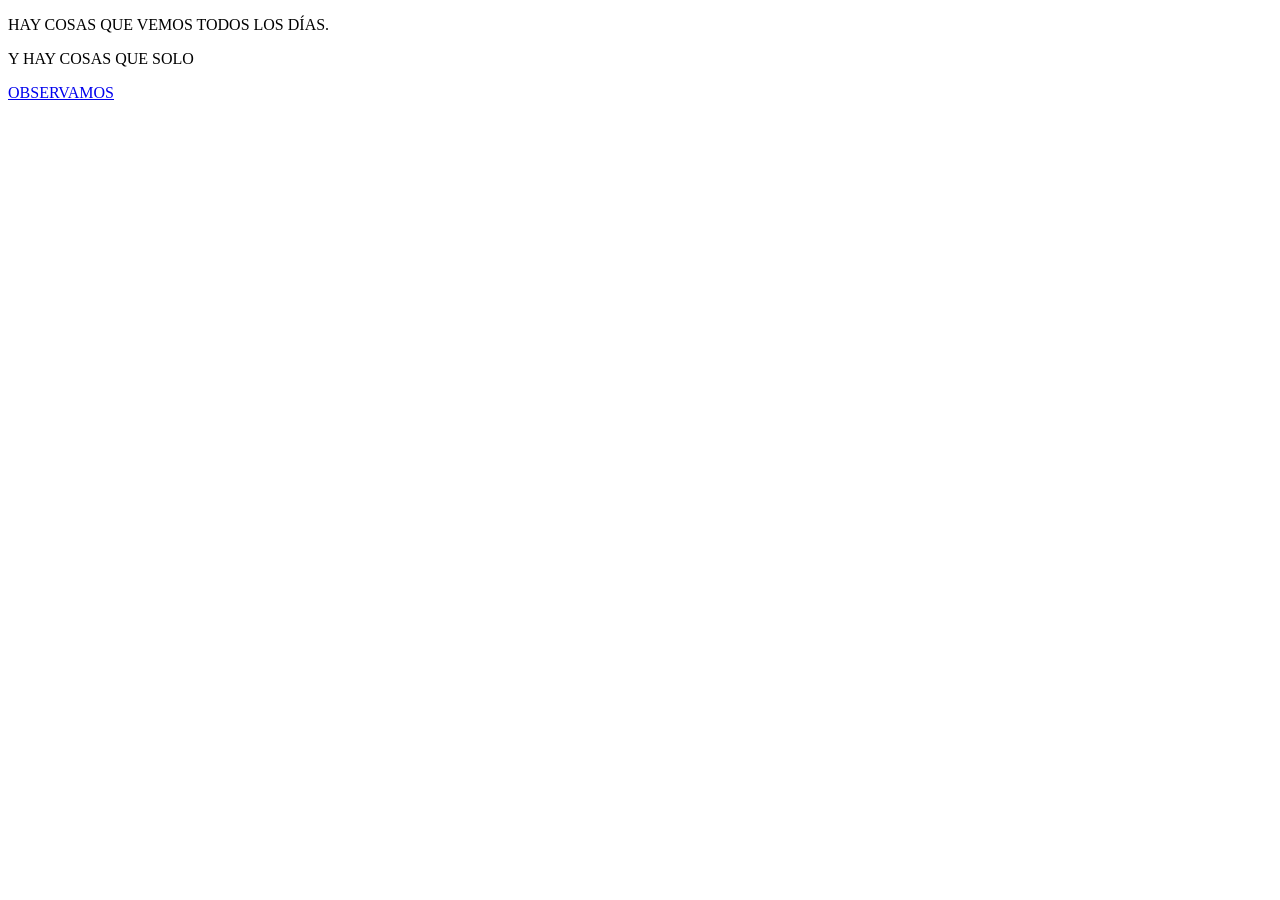
==== commit 00d9a708: "SECCIONES CARGADAS" ====
--- a/index.html
+++ b/index.html
@@ -1,461 +1,22 @@
 <!DOCTYPE html>
 <html lang="es">
 <head>
-  <meta charset="UTF-8" />
-  <meta name="viewport" content="width=device-width, initial-scale=1.0" />
+  <meta charset="UTF-8">
+  <meta name="viewport" content="width=device-width, initial-scale=1.0">
   <title>El Observatorio</title>
-
-  <!-- Tipografía -->
   <link rel="preconnect" href="https://fonts.googleapis.com">
   <link rel="preconnect" href="https://fonts.gstatic.com" crossorigin>
   <link href="https://fonts.googleapis.com/css2?family=Montserrat:wght@300;400;500;600;700;800;900&display=swap" rel="stylesheet">
-
-  <!-- CSS -->
-  <link rel="stylesheet" href="style.css" />
+  <link rel="stylesheet" href="css/style.css">
 </head>
 
-<body>
+<body class="page page-intro">
 
-  <!-- =======================================================
-       BOTÓN GLOBAL: VOLVER AL OBSERVATORIO / HOME
-  ======================================================== -->
-  <button class="home-trigger" data-target="home" aria-label="Volver al Observatorio">
-    <span>EL OBSERVATORIO</span>
-  </button>
-
-  <!-- =======================================================
-       NAVEGACIÓN GLOBAL: CONSTELACIÓN
-  ======================================================== -->
-  <nav class="constellation-nav" aria-label="Navegación principal">
-    <button class="nav-node nav-sombra" data-target="sombra" aria-label="Ir a Sombra">
-      <span>001 SOMBRA</span>
-    </button>
-
-    <button class="nav-node nav-estructura" data-target="estructura" aria-label="Ir a Estructura">
-      <span>002 ESTRUCTURA</span>
-    </button>
-
-    <button class="nav-node nav-reflejo" data-target="reflejo" aria-label="Ir a Reflejo">
-      <span>003 REFLEJO</span>
-    </button>
-
-    <button class="nav-node nav-vacio" data-target="vacio" aria-label="Ir a Vacío">
-      <span>004 VACÍO</span>
-    </button>
-
-    <div class="constellation-lines" aria-hidden="true"></div>
-  </nav>
-
-  <!-- =======================================================
-       00 — INTRO
-       PDF: pantallas 1-2
-       Interacción: Hover + Click en OBSERVAMOS
-  ======================================================== -->
-  <section id="intro" class="screen intro-screen">
-
-    <div class="texture-layer"></div>
-
-    <div class="intro-phrase">
-      <p>HAY COSAS QUE VEMOS TODOS LOS DÍAS.</p>
-      <p>Y HAY COSAS QUE SOLO</p>
-
-      <button class="observamos-word" data-target="home">
-        OBSERVAMOS
-      </button>
-    </div>
-
-  </section>
-
-  <!-- =======================================================
-       01 — HOME / MAPA GENERAL
-       PDF: pantallas 3-5
-       Interacción: Hover + Click en secciones
-  ======================================================== -->
-  <section id="home" class="screen home-screen">
-
-    <div class="texture-layer"></div>
-
-    <div class="home-title">
-      <h1>EL<br>OBSERVATORIO</h1>
-    </div>
-
-    <div class="home-sections">
-
-      <button class="home-section-item" data-target="sombra">
-        <span class="number">001</span>
-        <span class="label">SOMBRA</span>
-      </button>
-
-      <button class="home-section-item" data-target="estructura">
-        <span class="number">002</span>
-        <span class="label">ESTRUCTURA</span>
-      </button>
-
-      <button class="home-section-item" data-target="reflejo">
-        <span class="number">003</span>
-        <span class="label">REFLEJO</span>
-      </button>
-
-      <button class="home-section-item" data-target="vacio">
-        <span class="number">004</span>
-        <span class="label">VACÍO</span>
-      </button>
-
-    </div>
-
-  </section>
-
-  <!-- =======================================================
-       02 — 001 SOMBRA / INTRO
-       PDF: pantallas 6-7
-       Interacción: Hover + Click a Estructura / inicio juego
-  ======================================================== -->
-  <section id="sombra" class="screen sombra-screen">
-
-    <div class="texture-layer"></div>
-
-    <div class="section-code">001</div>
-
-    <h2 class="section-title">SOMBRA</h2>
-
-    <div class="sombra-intro">
-      <p>Hay información que permanece oculta</p>
-      <p>Mové el cursor para encontrar la información</p>
-      <p>Encontrala.</p>
-    </div>
-
-    <button class="next-section-link" data-target="estructura">
-      ESTRUCTURA
-    </button>
-
-    <button class="start-game-btn">
-      INICIAR OBSERVACIÓN
-    </button>
-
-  </section>
-
-  <!-- =======================================================
-       02B — SOMBRA / JUEGO
-       PDF: pantallas 13-25
-       Interacción: cursor revela palabras
-  ======================================================== -->
-  <section id="sombra-game" class="screen sombra-game-screen">
-
-    <div class="texture-layer"></div>
-
-    <div class="game-ui">
-      <p class="game-counter">Información encontrada: <span id="found-count">0</span>/4</p>
-      <p class="game-instruction">Mové el cursor para encontrar la información</p>
-    </div>
-
-    <div class="reveal-lens" aria-hidden="true"></div>
-
-    <div class="hidden-words-area">
-
-      <button class="hidden-word word-observar" data-word="OBSERVAR">
-        OBSERVAR
-      </button>
-
-      <button class="hidden-word word-ver" data-word="VER">
-        VER
-      </button>
-
-      <button class="hidden-word word-comprender" data-word="COMPRENDER">
-        COMPRENDER
-      </button>
-
-      <button class="hidden-word word-disenar" data-word="DISEÑAR">
-        DISEÑAR
-      </button>
-
-    </div>
-
-    <div class="game-result hidden">
-
-      <div class="result-constellation">
-        <span>VER</span>
-        <span>OBSERVAR</span>
-        <span>COMPRENDER</span>
-        <span>DISEÑAR</span>
-      </div>
-
-      <div class="result-text">
-        <p>Todos vemos.</p>
-        <p>Pocos observan.</p>
-        <p>Comprender es interpretar lo observado.</p>
-        <p>Diseñar es darle una nueva forma.</p>
-      </div>
-
-      <button class="observation-complete" data-target="reflejo">
-        OBSERVACIÓN COMPLETADA
-      </button>
-
-    </div>
-
-  </section>
-
-  <!-- =======================================================
-       03 — 002 ESTRUCTURA / REGISTROS
-       PDF: pantallas 8-12
-       Interacción: hover + click sobre registros
-  ======================================================== -->
-  <section id="estructura" class="screen estructura-screen">
-
-    <div class="texture-layer"></div>
-
-    <div class="section-code">002</div>
-
-    <h2 class="section-title">ESTRUCTURA</h2>
-
-    <div class="estructura-copy">
-      <p>Toda observación deja un registro.</p>
-      <p>Detrás de cada registro existe una estructura.</p>
-    </div>
-
-    <div class="registro-list">
-
-      <button class="registro-link active" data-registro="registro-01">
-        REGISTRO 1
-      </button>
-
-      <button class="registro-link" data-registro="registro-02">
-        REGISTRO 2
-      </button>
-
-      <button class="registro-link" data-registro="registro-03">
-        REGISTRO 3
-      </button>
-
-    </div>
-
-    <div class="registro-preview">
-      <span id="registro-category">PACKAGING</span>
-    </div>
-
-  </section>
-
-  <!-- =======================================================
-       03B — DETALLE REGISTROS
-       Interacción: click Registro 1 / Registro 2 / Registro 3
-  ======================================================== -->
-  <section id="registro-detail" class="screen registro-detail-screen">
-
-    <div class="texture-layer"></div>
-
-    <div class="registro-detail-nav">
-      <button data-registro="registro-01">Registro 1</button>
-      <button data-registro="registro-02">Registro 2</button>
-      <button data-registro="registro-03">Registro 3</button>
-    </div>
-
-    <article class="registro-detail active" id="registro-01">
-      <div class="registro-image">
-        <img src="assets/img/registro-01.jpg" alt="Registro 01">
-      </div>
-
-      <div class="registro-info">
-        <h3>Registro 1</h3>
-        <p>Sistema visual / Packaging</p>
-        <p>Observación transformada en pieza gráfica.</p>
-      </div>
-    </article>
-
-    <article class="registro-detail" id="registro-02">
-      <div class="registro-image">
-        <img src="assets/img/registro-02.jpg" alt="Registro 02">
-      </div>
-
-      <div class="registro-info">
-        <h3>Registro 2</h3>
-        <p>Identidad de marca</p>
-        <p>Observación transformada en pieza gráfica.</p>
-      </div>
-    </article>
-
-    <article class="registro-detail" id="registro-03">
-      <div class="registro-image">
-        <img src="assets/img/registro-03.jpg" alt="Registro 03">
-      </div>
-
-      <div class="registro-info">
-        <h3>Registro 3</h3>
-        <p>Sistema visual</p>
-        <p>Observación transformada en pieza gráfica.</p>
-      </div>
-    </article>
-
-  </section>
-
-  <!-- =======================================================
-       04 — 003 REFLEJO / INTRO
-       PDF: pantallas 27-28
-       Interacción: click + scroll vertical
-  ======================================================== -->
-  <section id="reflejo" class="screen reflejo-screen">
-
-    <div class="texture-layer"></div>
-
-    <div class="section-code">003</div>
-
-    <h2 class="section-title">REFLEJO</h2>
-
-    <div class="reflejo-copy">
-      <p>
-        Después de observar durante tanto tiempo,
-        el observatorio comenzó a observarse a sí mismo.
-      </p>
-
-      <p>
-        Estos conceptos representan los principales ejes
-        desde los cuales el estudio construye su mirada sobre el diseño.
-      </p>
-    </div>
-
-    <button class="scroll-next" data-target="reflejo-conceptos">
-      DESCUBRIR CONCEPTOS
-    </button>
-
-  </section>
-
-  <!-- =======================================================
-       04B — REFLEJO / CONCEPTOS
-       PDF: pantallas 29-31
-       Interacción: hover sobre conceptos
-  ======================================================== -->
-  <section id="reflejo-conceptos" class="screen reflejo-conceptos-screen">
-
-    <div class="texture-layer"></div>
-
-    <p class="hover-instruction">
-      HOVER SOBRE CADA CONCEPTO PARA DESCUBRIR MÁS
-    </p>
-
-    <div class="concept-map">
-
-      <button class="concept-item" data-concept="tipografia">
-        TIPOGRAFÍA
-      </button>
-
-      <button class="concept-item" data-concept="ciudad">
-        CIUDAD
-      </button>
-
-      <button class="concept-item active" data-concept="observacion">
-        OBSERVACIÓN
-      </button>
-
-      <button class="concept-item" data-concept="arquitectura">
-        ARQUITECTURA
-      </button>
-
-      <button class="concept-item" data-concept="sistemas">
-        SISTEMAS
-      </button>
-
-    </div>
-
-    <div class="concept-description" id="concept-description">
-      Todo proyecto nace de una mirada atenta. Observar es descubrir aquello que otros pasan por alto.
-    </div>
-
-  </section>
-
-  <!-- =======================================================
-       05 — 004 VACÍO / INTRO
-       PDF: pantallas 32-33
-       Interacción: hover + click
-  ======================================================== -->
-  <section id="vacio" class="screen vacio-screen">
-
-    <div class="texture-layer"></div>
-
-    <div class="section-code">004</div>
-
-    <h2 class="section-title">VACÍO</h2>
-
-    <button class="vacio-question">
-      ¿QUÉ PODRÍA EXISTIR AQUÍ?
-    </button>
-
-  </section>
-
-  <!-- =======================================================
-       05B — VACÍO / OBSERVADORES
-       PDF: pantallas 34-35
-       Interacción: hover + click en observador
-  ======================================================== -->
-  <section id="observadores" class="screen observadores-screen">
-
-    <div class="texture-layer"></div>
-
-    <h2 class="vacio-question-static">¿QUÉ PODRÍA EXISTIR AQUÍ?</h2>
-
-    <div class="observadores-list">
-
-      <button class="observador-link active" data-observador="agustin">
-        <span>OBSERVADOR 01</span>
-        <strong>AGUSTÍN HIDALGO</strong>
-      </button>
-
-      <button class="observador-link" data-observador="mijal">
-        <span>OBSERVADORA 02</span>
-        <strong>MIJAL AVERBUCH</strong>
-      </button>
-
-      <button class="observador-link" data-observador="santiago">
-        <span>OBSERVADOR 03</span>
-        <strong>SANTIAGO AVERBUCH</strong>
-      </button>
-
-    </div>
-
-  </section>
-
-  <!-- =======================================================
-       05C — VACÍO / PERFILES
-       PDF: pantallas 36-38
-       Interacción: click + scroll vertical
-  ======================================================== -->
-  <section id="perfil-observador" class="screen perfil-screen">
-
-    <div class="texture-layer"></div>
-
-    <article class="perfil active" id="perfil-agustin">
-      <h2>AGUSTÍN HIDALGO</h2>
-
-      <p>
-        Licenciado en Comunicación Visual y fundador de El Observatorio.
-        Mi trabajo se centra en identidades visuales, sistemas gráficos
-        y experiencias digitales donde la observación funciona como
-        herramienta de diseño.
-      </p>
-    </article>
-
-    <article class="perfil" id="perfil-mijal">
-      <h2>MIJAL AVERBUCH</h2>
-
-      <p>
-        Licenciada en Comunicación Visual y cofundadora de El Observatorio.
-        Mi trabajo se centra en identidades visuales, sistemas gráficos
-        y experiencias digitales donde la observación funciona como
-        herramienta de diseño.
-      </p>
-    </article>
-
-    <article class="perfil" id="perfil-santiago">
-      <h2>SANTIAGO AVERBUCH</h2>
-
-      <p>
-        Director de desarrollo digital y experiencias interactivas.
-        Su trabajo transforma conceptos en sistemas funcionales,
-        intuitivos y técnicamente sólidos.
-      </p>
-    </article>
-
-  </section>
-
-  <!-- JS -->
-  <script src="script.js"></script>
+  <main class="intro">
+    <p>HAY COSAS QUE VEMOS TODOS LOS DÍAS.</p>
+    <p>Y HAY COSAS QUE SOLO</p>
+    <a href="home.html" class="observamos">OBSERVAMOS</a>
+  </main>
 
 </body>
 </html>
